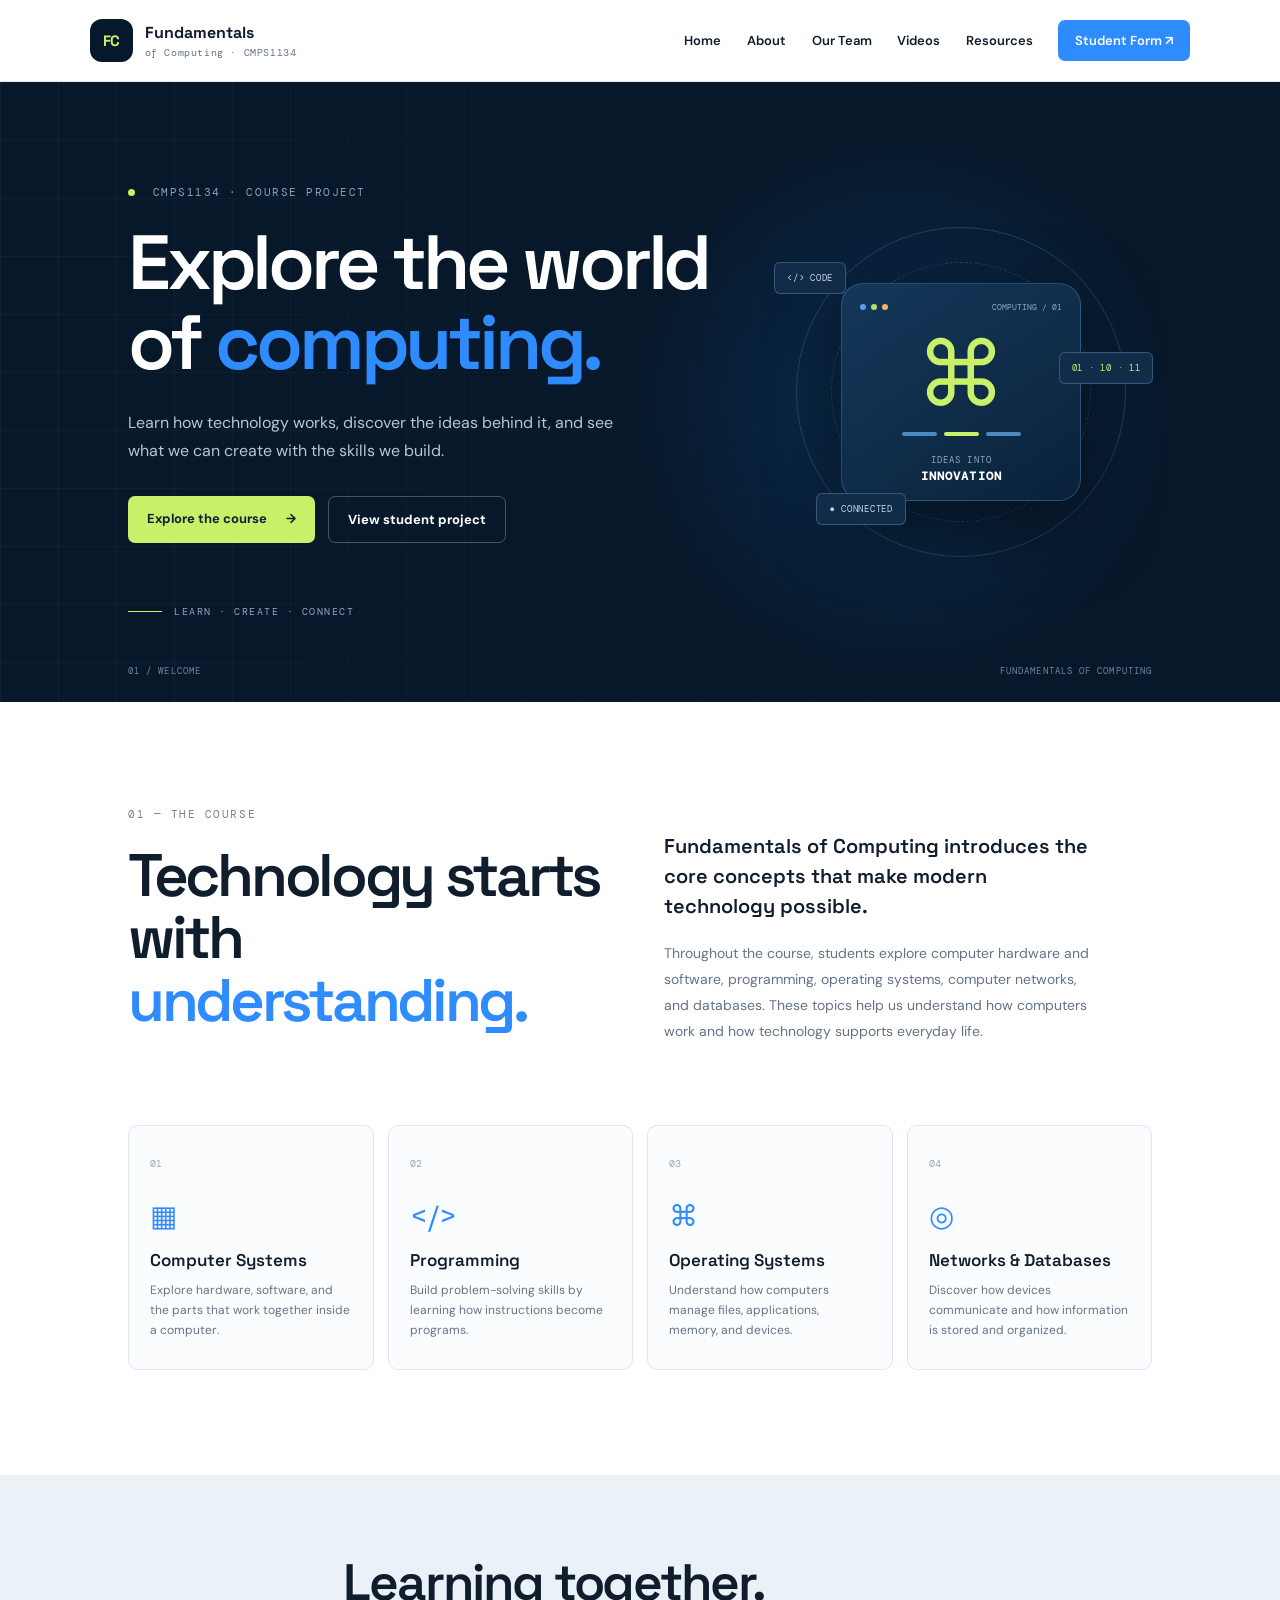
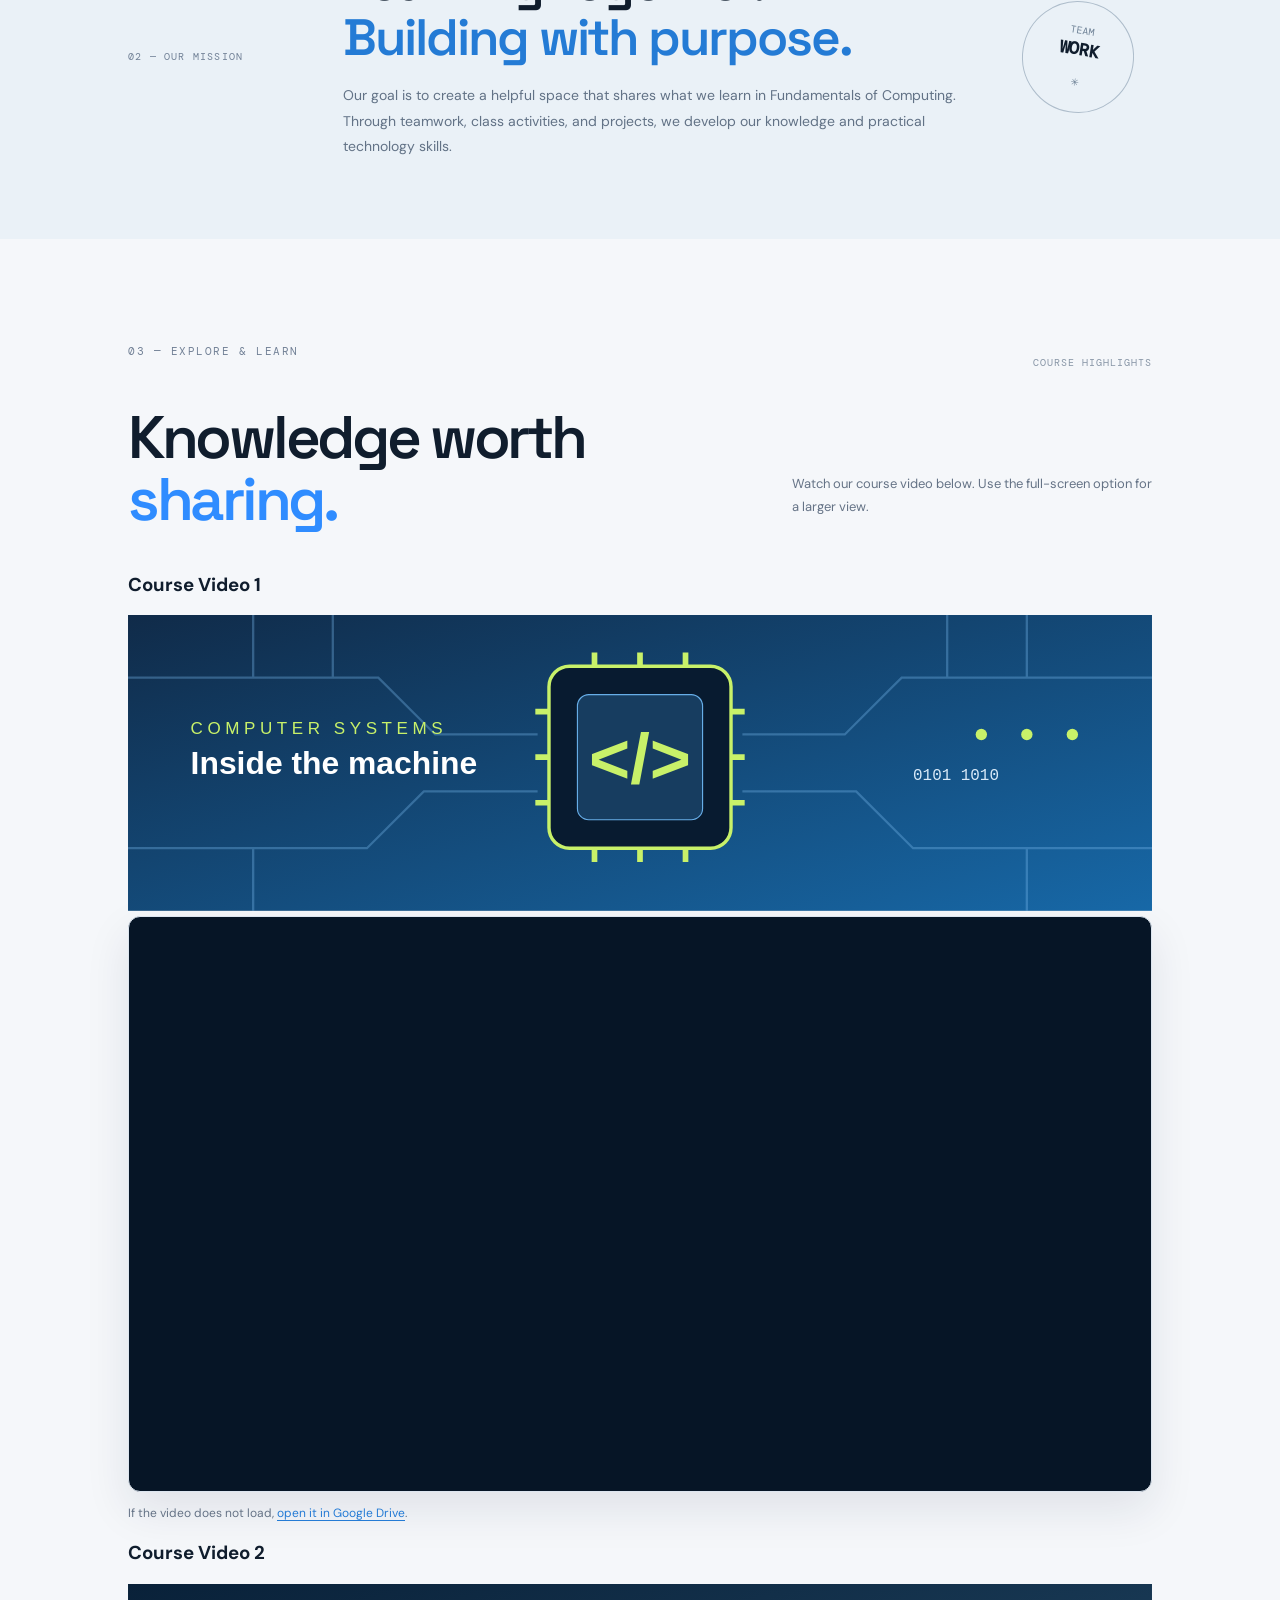
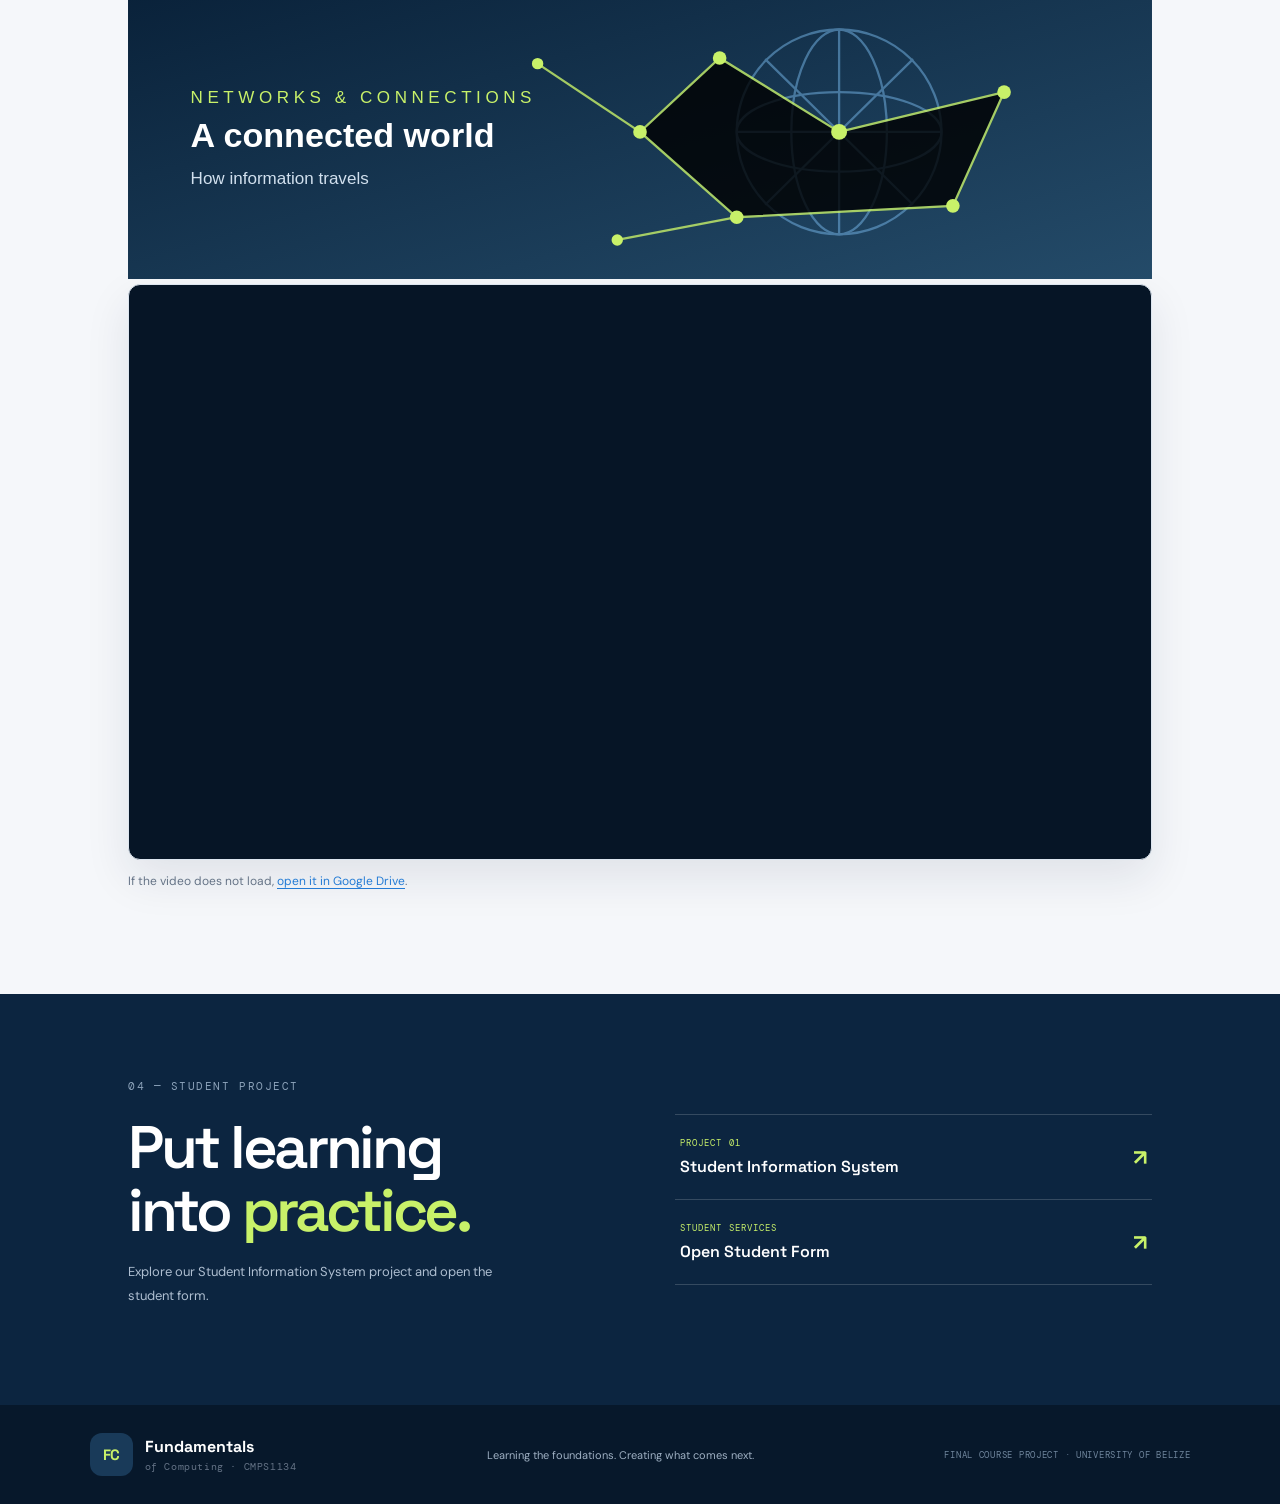
==== index.html @ 57585248 "Add distinct artwork above course videos" ====
<!DOCTYPE html>
<html lang="en">
<head>
  <meta charset="UTF-8">
  <meta name="viewport" content="width=device-width, initial-scale=1.0">
  <meta name="description" content="Explore the Fundamentals of Computing course, student projects, and learning resources.">
  <title>Fundamentals of Computing | CMPS1134</title>
  <link rel="stylesheet" href="style.css">
</head>
<body>
  <header class="site-header">
    <a class="brand" href="#home" aria-label="Fundamentals of Computing home">
      <span class="brand-mark">FC</span>
      <span><strong>Fundamentals</strong><small>of Computing · CMPS1134</small></span>
    </a>
    <nav class="main-nav" aria-label="Main navigation">
      <a href="#home">Home</a>
      <a href="#about">About</a>
      <a href="#team">Our Team</a>
      <a href="#videos">Videos</a>
      <a href="#resources">Resources</a>
      <a class="nav-cta" href="Student-Information-System/student-form.html">Student Form ↗</a>
    </nav>
  </header>

  <main>
    <section class="hero" id="home">
      <div class="hero-grid"></div>
      <div class="hero-copy">
        <p class="eyebrow"><span class="eyebrow-dot"></span> CMPS1134 · COURSE PROJECT</p>
        <h1>Explore the world<br>of <span>computing.</span></h1>
        <p class="hero-intro">Learn how technology works, discover the ideas behind it, and see what we can create with the skills we build.</p>
        <div class="hero-actions">
          <a class="button button-primary" href="#about">Explore the course <span>→</span></a>
          <a class="button button-quiet" href="Student-Information-System/">View student project</a>
        </div>
        <div class="hero-note"><span class="note-line"></span> LEARN · CREATE · CONNECT</div>
      </div>
      <div class="hero-art" aria-hidden="true">
        <div class="orbit orbit-one"></div><div class="orbit orbit-two"></div>
        <div class="chip-card">
          <div class="chip-top"><span></span><span></span><span></span><b>COMPUTING / 01</b></div>
          <div class="chip-symbol">⌘</div>
          <div class="chip-lines"><i></i><i></i><i></i></div>
          <div class="chip-caption">IDEAS INTO<br><strong>INNOVATION</strong></div>
        </div>
        <span class="float-tag tag-code">&lt;/&gt; CODE</span>
        <span class="float-tag tag-data">01 · 10 · 11</span>
        <span class="float-tag tag-network">● CONNECTED</span>
      </div>
      <div class="hero-bottom"><span>01 / WELCOME</span><span>FUNDAMENTALS OF COMPUTING</span></div>
    </section>

    <section class="section about-section" id="about">
      <div class="section-heading">
        <p class="eyebrow dark-eyebrow">01 — THE COURSE</p>
        <h2>Technology starts<br>with <span>understanding.</span></h2>
      </div>
      <div class="about-copy">
        <p class="lead">Fundamentals of Computing introduces the core concepts that make modern technology possible.</p>
        <p>Throughout the course, students explore computer hardware and software, programming, operating systems, computer networks, and databases. These topics help us understand how computers work and how technology supports everyday life.</p>
      </div>
      <div class="topic-grid">
        <article class="topic-card"><span class="topic-number">01</span><div class="topic-icon">▦</div><h3>Computer Systems</h3><p>Explore hardware, software, and the parts that work together inside a computer.</p></article>
        <article class="topic-card"><span class="topic-number">02</span><div class="topic-icon">&lt;/&gt;</div><h3>Programming</h3><p>Build problem-solving skills by learning how instructions become programs.</p></article>
        <article class="topic-card"><span class="topic-number">03</span><div class="topic-icon">⌘</div><h3>Operating Systems</h3><p>Understand how computers manage files, applications, memory, and devices.</p></article>
        <article class="topic-card"><span class="topic-number">04</span><div class="topic-icon">◎</div><h3>Networks & Databases</h3><p>Discover how devices communicate and how information is stored and organized.</p></article>
      </div>
    </section>

    <section class="mission-band" id="team">
      <div class="mission-label">02 — OUR MISSION</div>
      <div><h2>Learning together.<br><span>Building with purpose.</span></h2><p>Our goal is to create a helpful space that shares what we learn in Fundamentals of Computing. Through teamwork, class activities, and projects, we develop our knowledge and practical technology skills.</p></div>
      <div class="mission-stamp">TEAM<br><strong>WORK</strong><br>✳</div>
    </section>

    <section class="section showcase-section" id="videos">
      <div class="section-topline"><p class="eyebrow dark-eyebrow">03 — EXPLORE & LEARN</p><span class="section-index">COURSE HIGHLIGHTS</span></div>
      <div class="showcase-heading"><h2>Knowledge worth<br><span>sharing.</span></h2><p>Watch our course video below. Use the full-screen option for a larger view.</p></div>
      <div class="video-item">
        <h3>Course Video 1</h3>
        <div class="video-poster poster-computing" role="img" aria-label="Illustration of a computer chip and digital circuitry">
          <svg viewBox="0 0 900 260" xmlns="http://www.w3.org/2000/svg" aria-hidden="true">
            <defs><linearGradient id="chipbg" x1="0" y1="0" x2="1" y2="1"><stop stop-color="#102b49"/><stop offset="1" stop-color="#1768a7"/></linearGradient></defs>
            <rect width="900" height="260" fill="url(#chipbg)"/><g stroke="#79b9ed" stroke-width="2" opacity=".35" fill="none"><path d="M0 55H220L270 105H360M0 205H210L260 155H360M900 55H680L630 105H540M900 205H690L640 155H540"/><path d="M110 0V55M180 0V55M720 0V55M790 0V55M110 260V205M790 260V205"/></g>
            <g transform="translate(370 45)"><rect width="160" height="160" rx="18" fill="#081b30" stroke="#c8f169" stroke-width="3"/><rect x="25" y="25" width="110" height="110" rx="10" fill="#173d60" stroke="#67aee8"/><text x="80" y="103" text-anchor="middle" font-family="Arial,sans-serif" font-size="62" font-weight="bold" fill="#c8f169">&lt;/&gt;</text><g stroke="#c8f169" stroke-width="5"><path d="M40 -12V0M80 -12V0M120 -12V0M40 160V172M80 160V172M120 160V172M-12 40H0M-12 80H0M-12 120H0M160 40H172M160 80H172M160 120H172"/></g></g>
            <text x="55" y="105" fill="#c8f169" font-family="Arial,sans-serif" font-size="15" letter-spacing="4">COMPUTER SYSTEMS</text><text x="55" y="140" fill="white" font-family="Arial,sans-serif" font-size="28" font-weight="bold">Inside the machine</text><text x="690" y="145" fill="#d8e9f8" font-family="monospace" font-size="14">0101 1010</text><circle cx="750" cy="105" r="5" fill="#c8f169"/><circle cx="790" cy="105" r="5" fill="#c8f169"/><circle cx="830" cy="105" r="5" fill="#c8f169"/>
          </svg>
        </div>
        <div class="video-embed">
          <iframe src="https://drive.google.com/file/d/1U9Pbdho7JCRBT3BBbmvP_xa7FsGstyBu/preview" title="Fundamentals of Computing course video 1" allow="autoplay; fullscreen" allowfullscreen loading="lazy"></iframe>
        </div>
        <p class="video-fallback">If the video does not load, <a href="https://drive.google.com/file/d/1U9Pbdho7JCRBT3BBbmvP_xa7FsGstyBu/view" target="_blank" rel="noopener noreferrer">open it in Google Drive</a>.</p>
      </div>
      <div class="video-item">
        <h3>Course Video 2</h3>
        <div class="video-poster poster-network" role="img" aria-label="Illustration of a connected digital network around a globe">
          <svg viewBox="0 0 900 260" xmlns="http://www.w3.org/2000/svg" aria-hidden="true">
            <defs><linearGradient id="netbg" x1="0" y1="0" x2="1" y2="1"><stop stop-color="#092139"/><stop offset="1" stop-color="#244b69"/></linearGradient></defs>
            <rect width="900" height="260" fill="url(#netbg)"/><g fill="none" stroke="#77b7e9" stroke-width="2" opacity=".5"><circle cx="625" cy="130" r="90"/><ellipse cx="625" cy="130" rx="42" ry="90"/><ellipse cx="625" cy="130" rx="90" ry="35"/><path d="M535 130H715M625 40V220M560 66L690 194M690 66L560 194"/></g><g stroke="#c8f169" stroke-width="2" opacity=".8"><path d="M625 130L520 65L450 130L535 205L725 195L770 95L625 130M450 130L360 70M535 205L430 225"/></g><g fill="#c8f169"><circle cx="625" cy="130" r="7"/><circle cx="520" cy="65" r="6"/><circle cx="450" cy="130" r="6"/><circle cx="535" cy="205" r="6"/><circle cx="725" cy="195" r="6"/><circle cx="770" cy="95" r="6"/><circle cx="360" cy="70" r="5"/><circle cx="430" cy="225" r="5"/></g>
            <text x="55" y="105" fill="#c8f169" font-family="Arial,sans-serif" font-size="15" letter-spacing="4">NETWORKS &amp; CONNECTIONS</text><text x="55" y="143" fill="white" font-family="Arial,sans-serif" font-size="30" font-weight="bold">A connected world</text><text x="55" y="176" fill="#d1e0ee" font-family="Arial,sans-serif" font-size="15">How information travels</text>
          </svg>
        </div>
        <div class="video-embed">
          <iframe src="https://drive.google.com/file/d/1zPOfnBnPEnZHQ7vcFgZK6w0Egym4Y1it/preview" title="Fundamentals of Computing course video 2" allow="autoplay; fullscreen" allowfullscreen loading="lazy"></iframe>
        </div>
        <p class="video-fallback">If the video does not load, <a href="https://drive.google.com/file/d/1zPOfnBnPEnZHQ7vcFgZK6w0Egym4Y1it/view" target="_blank" rel="noopener noreferrer">open it in Google Drive</a>.</p>
      </div>
    </section>

    <section class="resources-section" id="resources">
      <div class="resources-inner">
        <div><p class="eyebrow">04 — STUDENT PROJECT</p><h2>Put learning<br>into <span>practice.</span></h2><p>Explore our Student Information System project and open the student form.</p></div>
        <div class="resource-actions">
          <a class="resource-link" href="Student-Information-System/"><span><small>PROJECT 01</small><strong>Student Information System</strong></span><b>↗</b></a>
          <a class="resource-link" href="Student-Information-System/student-form.html"><span><small>STUDENT SERVICES</small><strong>Open Student Form</strong></span><b>↗</b></a>
        </div>
      </div>
    </section>
  </main>

  <footer class="site-footer">
    <a class="brand footer-brand" href="#home"><span class="brand-mark">FC</span><span><strong>Fundamentals</strong><small>of Computing · CMPS1134</small></span></a>
    <p>Learning the foundations. Creating what comes next.</p>
    <span class="footer-credit">FINAL COURSE PROJECT · UNIVERSITY OF BELIZE</span>
  </footer>
</body>
</html>
---- style.css ----
@import url('https://fonts.googleapis.com/css2?family=DM+Mono:wght@400;500&family=DM+Sans:wght@400;500;600;700&family=Space+Grotesk:wght@400;500;600;700&display=swap');
:root{--ink:#101d2d;--muted:#657386;--paper:#f5f7fa;--blue:#2f8cff;--navy:#07182b;--line:#dfe6ee;--lime:#c8f169}
*{box-sizing:border-box}html{scroll-behavior:smooth;scroll-padding-top:90px}body{margin:0;background:var(--paper);color:var(--ink);font-family:'DM Sans',Arial,sans-serif}a{color:inherit;text-decoration:none}.site-header{height:auto;min-height:82px;padding:17px 7%;display:flex;align-items:center;justify-content:space-between;gap:24px;background:#fff;border-bottom:1px solid var(--line);position:sticky;top:0;z-index:10}.brand{display:flex;align-items:center;gap:12px;white-space:nowrap}.brand-mark{width:43px;height:43px;display:grid;place-items:center;background:var(--navy);color:var(--lime);font:700 15px 'Space Grotesk';border-radius:12px;letter-spacing:-1px}.brand strong,.brand small{display:block}.brand strong{font:700 16px 'Space Grotesk'}.brand small{margin-top:3px;color:var(--muted);font:10px 'DM Mono';letter-spacing:.06em}.main-nav{display:flex;align-items:center;gap:clamp(12px,2vw,28px);font-size:13px;font-weight:600}.main-nav a{transition:color .2s}.main-nav a:hover{color:var(--blue)}.main-nav .nav-cta{background:var(--blue);color:#fff;padding:12px 17px;border-radius:7px}.main-nav .nav-cta:hover{background:#176bd0;color:#fff}.hero{min-height:620px;background:var(--navy);color:#fff;position:relative;overflow:hidden;padding:95px 10% 76px;display:flex;align-items:center}.hero-grid{position:absolute;inset:0;background-image:linear-gradient(#ffffff09 1px,transparent 1px),linear-gradient(90deg,#ffffff09 1px,transparent 1px);background-size:58px 58px;mask-image:linear-gradient(90deg,#000,transparent 85%)}.hero:after{content:'';position:absolute;width:550px;height:550px;border-radius:50%;right:8%;top:8%;background:radial-gradient(circle,#1263a84d,transparent 68%)}.hero-copy{position:relative;z-index:2;max-width:650px}.eyebrow{font:11px 'DM Mono';letter-spacing:.14em;color:#8da3ba;margin:0 0 24px}.eyebrow-dot{display:inline-block;width:7px;height:7px;border-radius:50%;background:var(--lime);margin-right:9px}.hero h1,.section-heading h2,.showcase-heading h2,.resources-inner h2{font:600 clamp(48px,6vw,78px)/1.04 'Space Grotesk';letter-spacing:-.055em;margin:0}.hero h1 span,.section-heading h2 span,.showcase-heading h2 span,.resources-inner h2 span{color:var(--blue)}.hero-intro{max-width:510px;color:#b7c5d5;line-height:1.8;font-size:16px;margin:26px 0 30px}.hero-actions{display:flex;gap:13px;flex-wrap:wrap}.button{padding:14px 19px;border-radius:7px;font-size:13px;font-weight:700}.button-primary{background:var(--lime);color:#122033}.button-primary span{margin-left:16px}.button-quiet{border:1px solid #ffffff42;color:#fff}.hero-note{display:flex;align-items:center;gap:12px;margin-top:62px;color:#91a6bd;font:10px 'DM Mono';letter-spacing:.15em}.note-line{width:34px;height:1px;background:var(--lime)}.hero-art{position:absolute;z-index:1;right:12%;top:50%;transform:translateY(-50%);width:330px;height:330px}.orbit{position:absolute;border:1px solid #6c9bc444;border-radius:50%;inset:0}.orbit-two{inset:35px;border-style:dashed;transform:rotate(24deg)}.chip-card{position:absolute;inset:56px 45px;background:linear-gradient(145deg,#14385a,#0a223a);border:1px solid #74a4d44a;border-radius:22px;box-shadow:0 25px 70px #0008;padding:18px}.chip-top{display:flex;gap:5px;align-items:center;color:#91a6bd;font:8px 'DM Mono'}.chip-top span{width:6px;height:6px;border-radius:50%;background:#5c9ee7}.chip-top span:nth-child(2){background:#b8df6b}.chip-top span:nth-child(3){background:#f1b66a}.chip-top b{margin-left:auto;font-weight:400}.chip-symbol{font:90px 'Space Grotesk';color:var(--lime);text-align:center;margin-top:5px}.chip-lines{display:flex;gap:7px;justify-content:center}.chip-lines i{height:4px;width:35px;background:#4b8bc3;border-radius:5px}.chip-lines i:nth-child(2){background:var(--lime)}.chip-caption{text-align:center;color:#91a6bd;font:9px/1.6 'DM Mono';letter-spacing:.12em;margin-top:17px}.chip-caption strong{color:white;font-size:12px}.float-tag{position:absolute;background:#112c48;border:1px solid #6c9bc466;color:#c6d5e5;padding:9px 12px;border-radius:6px;font:9px 'DM Mono';letter-spacing:.08em}.tag-code{top:35px;left:-22px}.tag-data{right:-27px;top:125px;color:var(--lime)}.tag-network{bottom:32px;left:20px}.hero-bottom{position:absolute;bottom:25px;left:10%;right:10%;display:flex;justify-content:space-between;color:#6f859d;font:9px 'DM Mono';letter-spacing:.12em}.section{padding:105px 10%}.about-section{background:#fff}.section-heading{display:inline-block;vertical-align:top;width:48%}.dark-eyebrow{color:#728196}.section-heading h2,.showcase-heading h2,.resources-inner h2{font-size:clamp(40px,4.7vw,60px)}.about-copy{display:inline-block;vertical-align:top;width:46%;padding:24px 0 0 4%;color:var(--muted);line-height:1.85;font-size:14px}.about-copy .lead{font:600 20px/1.5 'Space Grotesk';color:var(--ink);margin-top:0}.topic-grid{display:grid;grid-template-columns:repeat(4,1fr);gap:14px;margin-top:66px}.topic-card{position:relative;padding:25px 21px 28px;border:1px solid var(--line);border-radius:10px;background:#fbfcfe;min-height:210px}.topic-number{font:10px 'DM Mono';color:#9aa7b6}.topic-icon{font:29px 'Space Grotesk';color:var(--blue);margin:25px 0 15px}.topic-card h3{font:600 17px 'Space Grotesk';margin:0 0 9px}.topic-card p{font-size:12px;line-height:1.7;color:var(--muted);margin:0}.mission-band{background:#eaf1f7;padding:80px 10%;display:grid;grid-template-columns:180px 1fr 130px;gap:35px;align-items:center}.mission-label{font:10px 'DM Mono';letter-spacing:.12em;color:#718196}.mission-band h2{font:600 clamp(35px,4vw,52px)/1.08 'Space Grotesk';letter-spacing:-.04em;margin:0 0 18px}.mission-band h2 span{color:#247bd5}.mission-band p{max-width:620px;color:#627286;font-size:14px;line-height:1.8;margin:0}.mission-stamp{width:112px;height:112px;border:1px solid #aebdcb;border-radius:50%;display:grid;place-content:center;text-align:center;color:#6d8095;font:10px/1.4 'DM Mono';transform:rotate(9deg)}.mission-stamp strong{font-size:17px;color:var(--ink)}.showcase-section{background:var(--paper)}.section-topline{display:flex;justify-content:space-between;align-items:center}.section-index{font:10px 'DM Mono';color:#8795a6;letter-spacing:.1em}.showcase-heading{display:flex;align-items:end;justify-content:space-between;gap:30px;margin:25px 0 40px}.showcase-heading p{max-width:360px;color:var(--muted);font-size:13px;line-height:1.8}.video-placeholder{min-height:205px;background:var(--navy);border-radius:12px;padding:35px 5%;display:flex;align-items:center;gap:25px;color:#fff;position:relative;overflow:hidden}.video-placeholder:after{content:'PLAY';position:absolute;right:8%;font:700 100px 'Space Grotesk';color:#ffffff08;letter-spacing:.08em}.play-symbol{width:58px;height:58px;display:grid;place-items:center;border-radius:50%;background:var(--lime);color:var(--navy);padding-left:4px}.placeholder-kicker{font:9px 'DM Mono';color:var(--lime);letter-spacing:.15em}.video-placeholder h3{font:600 24px 'Space Grotesk';margin:8px 0}.video-placeholder p{font-size:12px;color:#a8b8ca;margin:0}.coming-soon{margin-left:auto;align-self:flex-start;color:#8da3ba;border:1px solid #ffffff2b;padding:8px 10px;border-radius:4px;font:9px 'DM Mono';letter-spacing:.1em;z-index:1}.resources-section{background:#0c2540;color:#fff;padding:85px 10%}.resources-inner{display:grid;grid-template-columns:1fr 1fr;gap:70px;align-items:center}.resources-inner h2{margin-bottom:18px}.resources-inner h2 span{color:var(--lime)}.resources-inner p:not(.eyebrow){color:#aebed0;line-height:1.8;font-size:13px;max-width:390px}.resource-actions{border-top:1px solid #ffffff2b}.resource-link{display:flex;justify-content:space-between;align-items:center;padding:22px 5px;border-bottom:1px solid #ffffff2b}.resource-link small,.resource-link strong{display:block}.resource-link small{font:9px 'DM Mono';letter-spacing:.12em;color:var(--lime);margin-bottom:7px}.resource-link strong{font:600 16px 'Space Grotesk'}.resource-link b{font-size:22px;color:var(--lime)}.site-footer{background:#07182b;color:#fff;padding:28px 7%;display:flex;align-items:center;justify-content:space-between;gap:20px;flex-wrap:wrap}.footer-brand .brand-mark{background:#193a59}.site-footer>p{font-size:11px;color:#9fb0c3}.footer-credit{font:9px 'DM Mono';color:#70869d;letter-spacing:.08em}
@media(max-width:900px){.site-header{padding:15px 5%;align-items:flex-start;flex-direction:column}.main-nav{width:100%;flex-wrap:wrap;gap:15px}.hero{padding:80px 7%;min-height:570px}.hero-art{right:4%;opacity:.38}.hero-copy{max-width:620px}.section{padding:80px 7%}.topic-grid{grid-template-columns:repeat(2,1fr)}.mission-band{padding:65px 7%;grid-template-columns:1fr 100px}.mission-label{grid-column:1/-1}.mission-stamp{grid-column:2;grid-row:2}.resources-section{padding:70px 7%}}
@media(max-width:600px){.main-nav{gap:11px;font-size:12px}.main-nav .nav-cta{padding:9px 12px}.hero{min-height:590px;padding:75px 7%}.hero h1{font-size:49px}.hero-art{right:-100px;top:58%;transform:translateY(-50%) scale(.8);opacity:.25}.hero-bottom{left:7%;right:7%;font-size:8px}.section{padding:70px 7%}.section-heading,.about-copy{display:block;width:100%;padding:0}.about-copy{margin-top:24px}.topic-grid{grid-template-columns:1fr 1fr;gap:10px;margin-top:38px}.topic-card{padding:18px 14px;min-height:220px}.mission-band{display:block;padding:60px 7%}.mission-label{margin-bottom:25px}.mission-stamp{display:none}.showcase-heading{display:block}.showcase-heading p{margin-top:18px}.video-placeholder{padding:25px 20px;gap:15px;align-items:flex-start}.play-symbol{width:44px;height:44px;flex:0 0 44px}.video-placeholder h3{font-size:19px}.coming-soon{display:none}.resources-inner{grid-template-columns:1fr;gap:30px}.site-footer{padding:25px 7%}.footer-credit{width:100%}}

/* Embedded course video */
.video-embed{width:100%;aspect-ratio:16/9;background:#061526;border:1px solid #dce5ef;border-radius:12px;overflow:hidden;box-shadow:0 18px 45px #10243b18}.video-embed iframe{display:block;width:100%;height:100%;border:0}.video-fallback{margin:13px 0 0;color:#657386;font-size:12px}.video-fallback a{color:#247bd5;text-decoration:underline;text-underline-offset:3px}
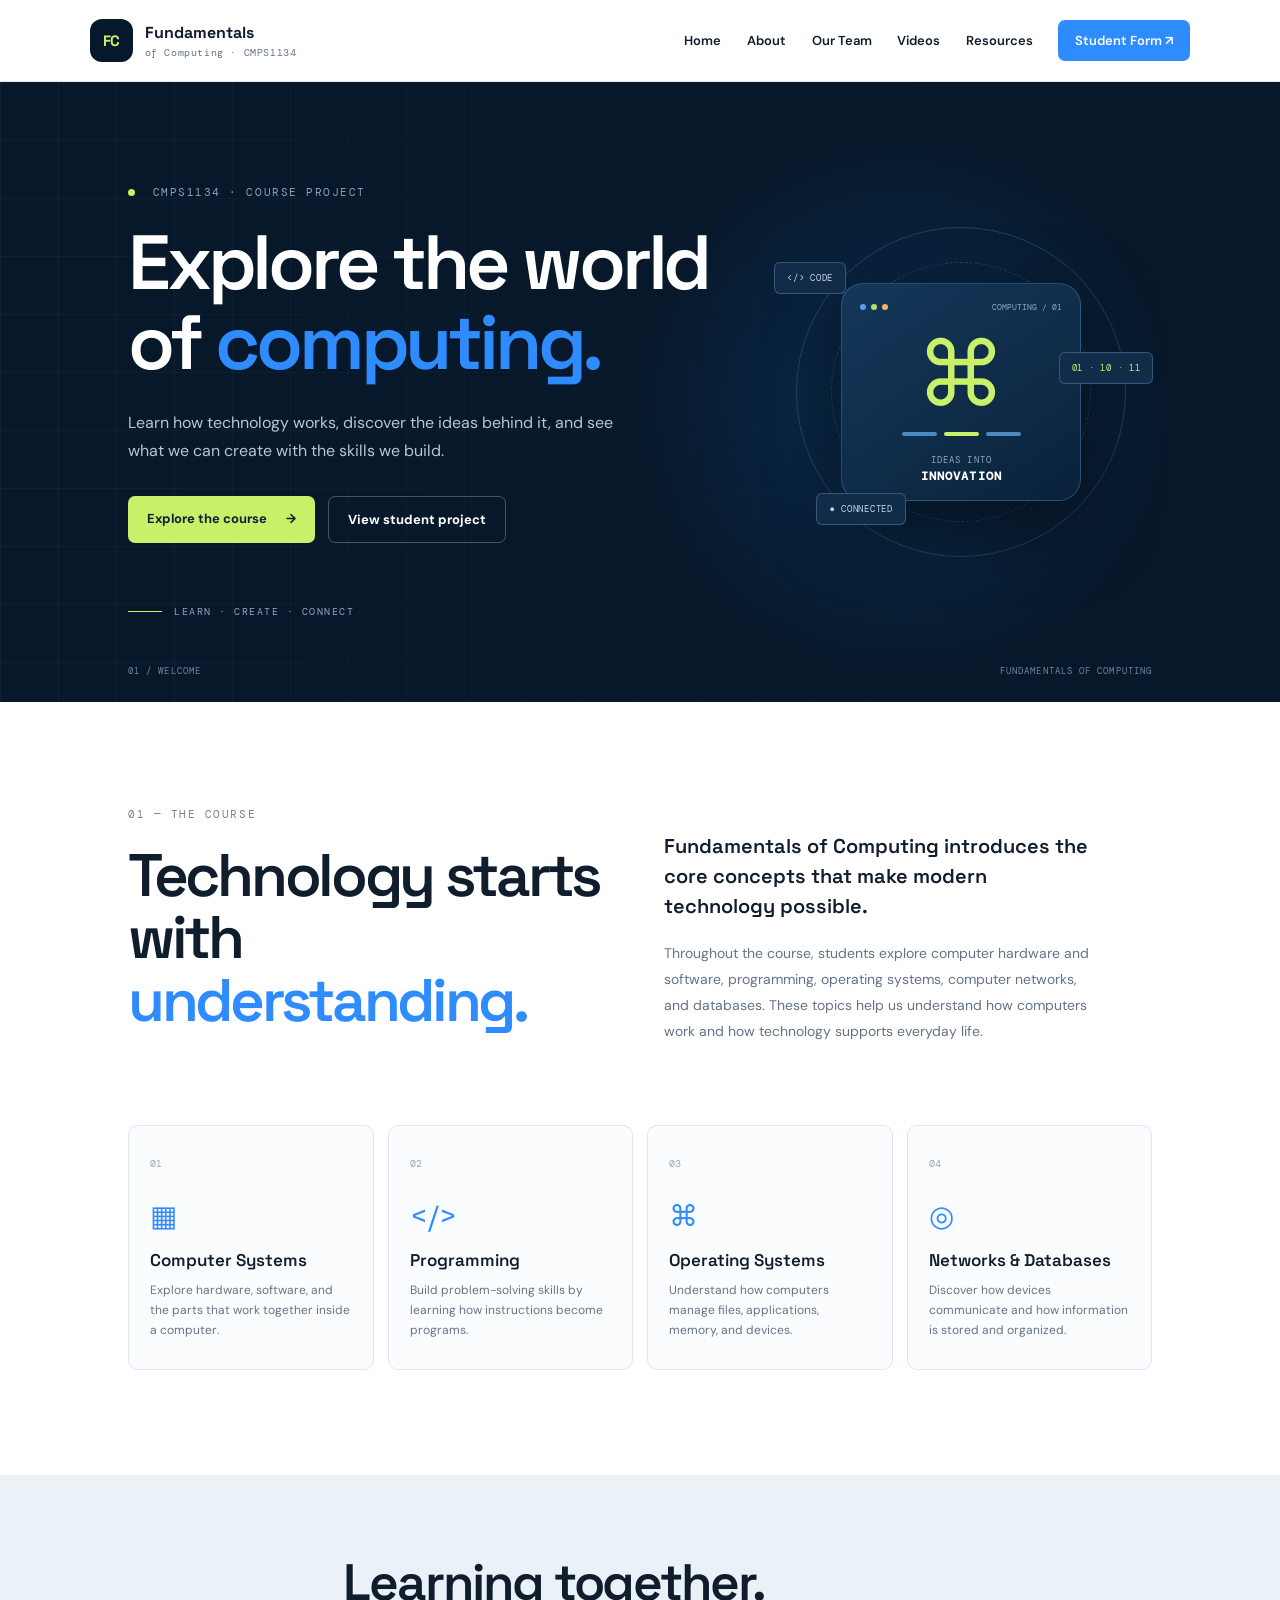
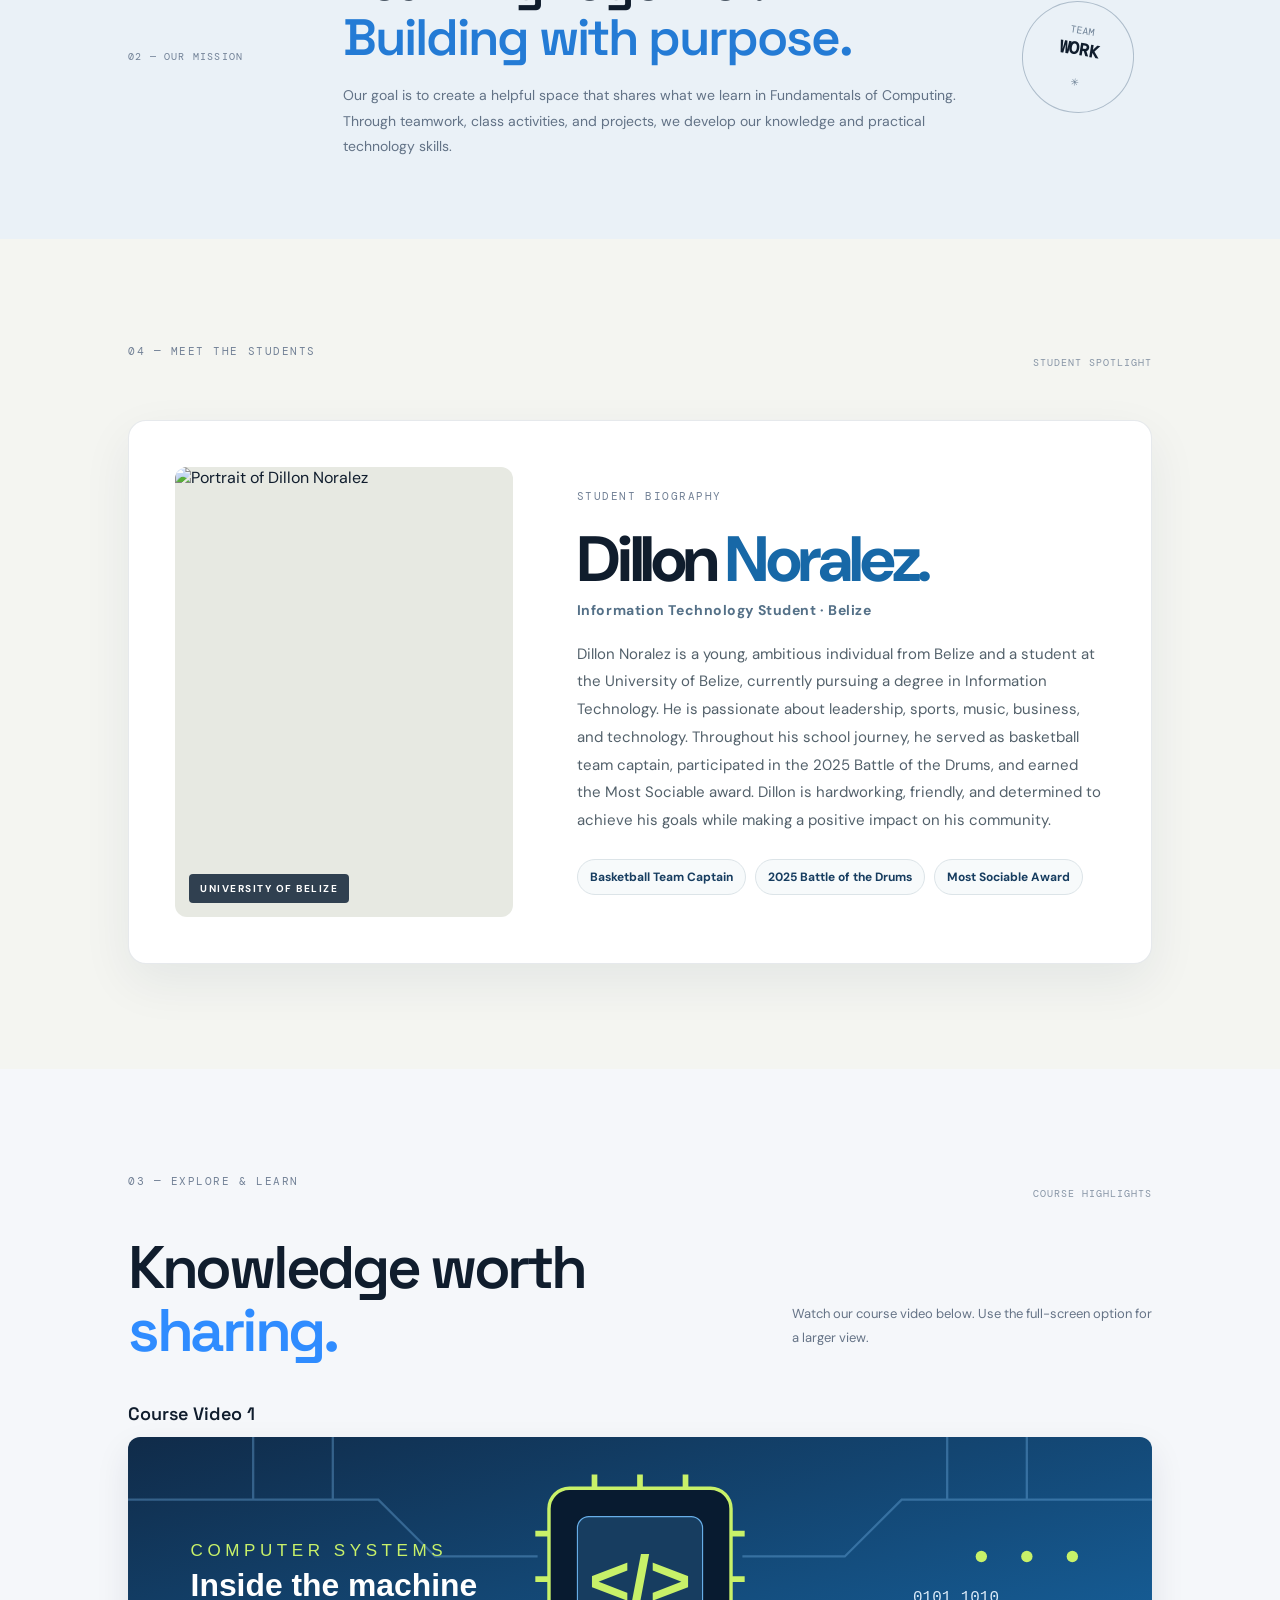
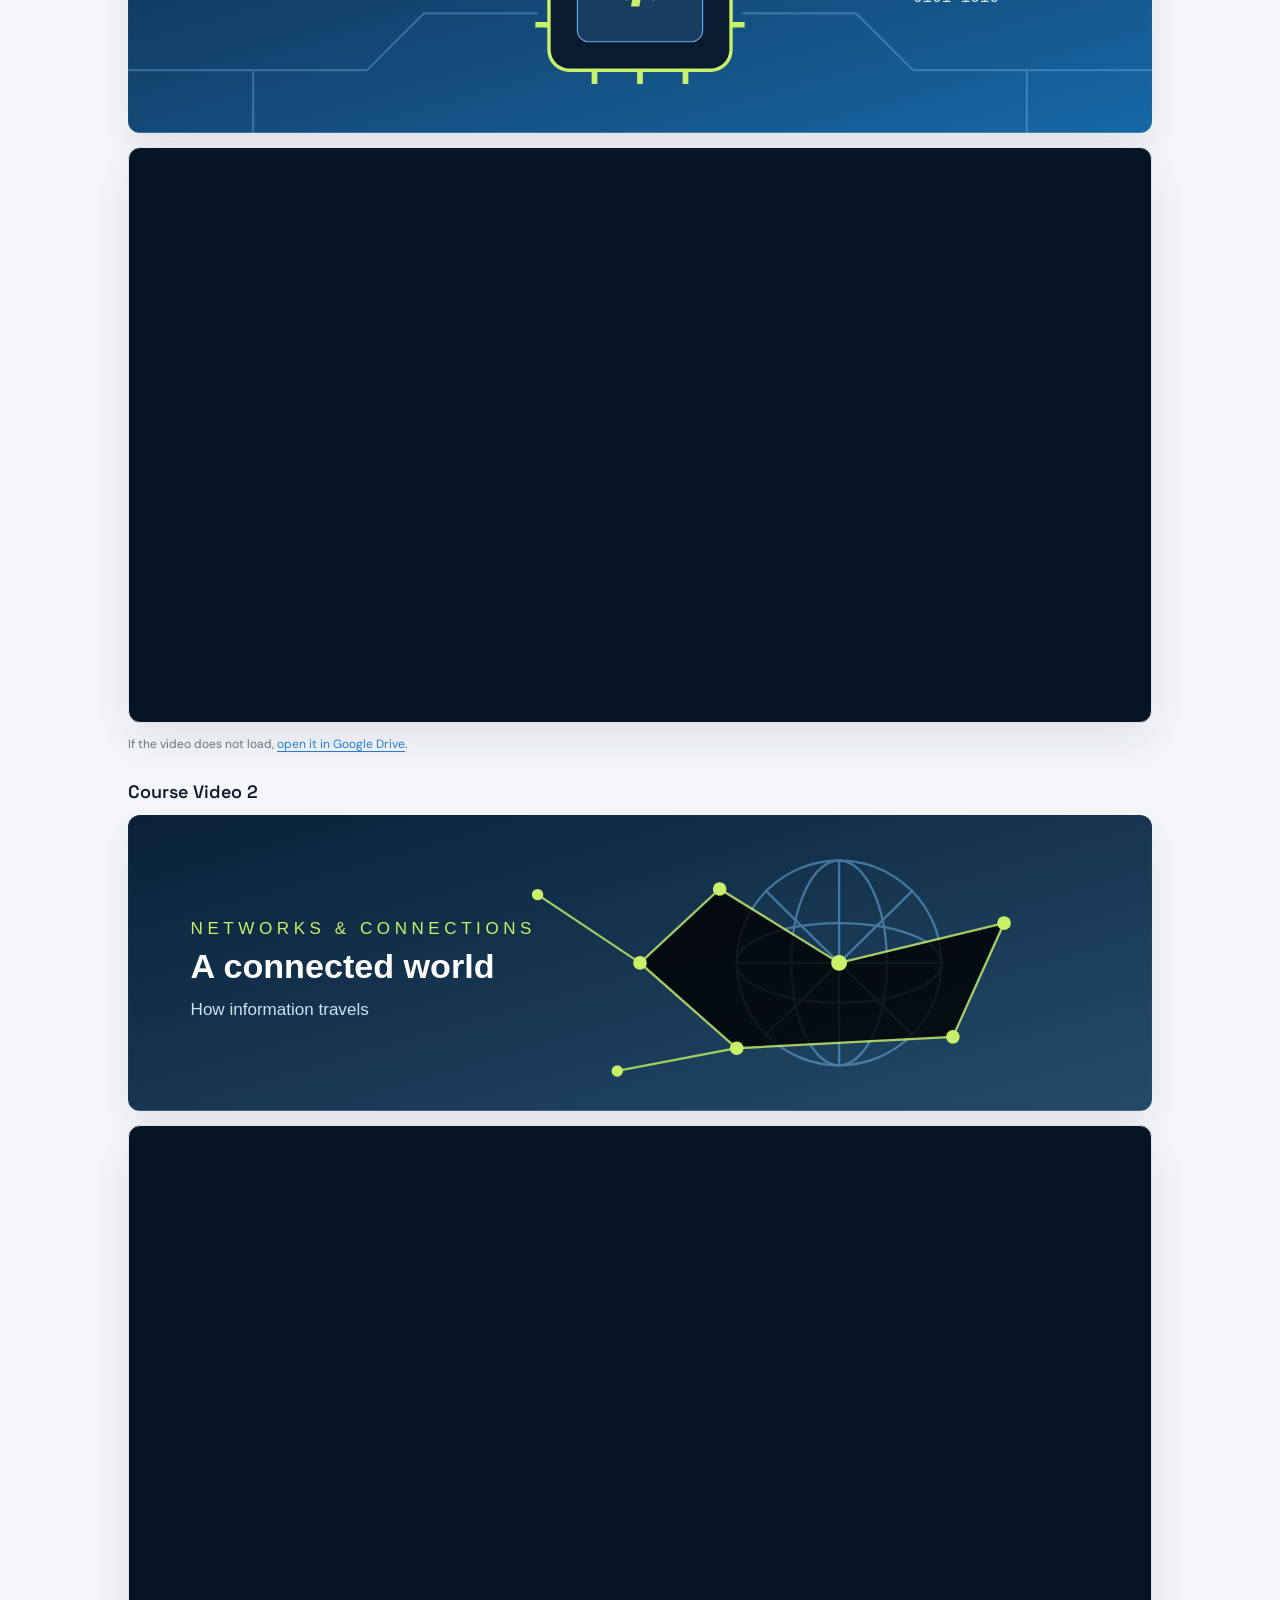
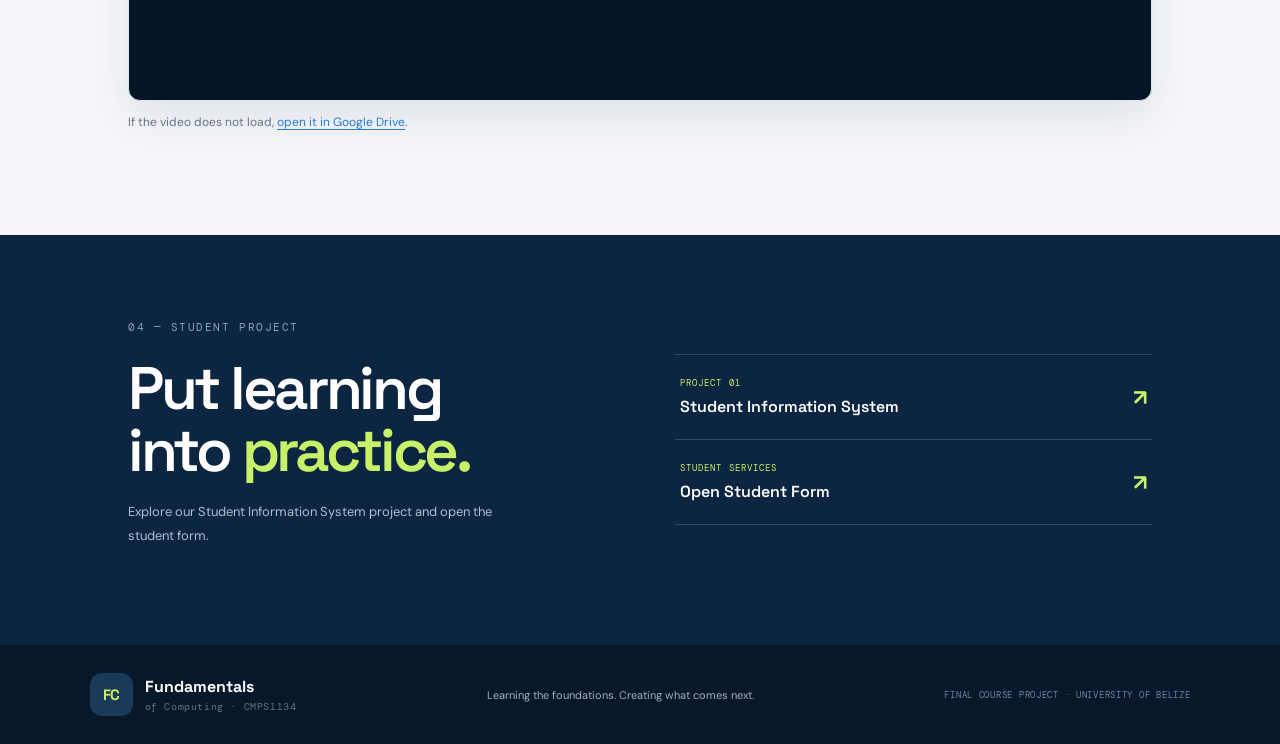
==== commit 5f480b8c: "Add Dillon Noralez student biography and portrait" ====
--- a/index.html
+++ b/index.html
@@ -6,6 +6,22 @@
   <meta name="description" content="Explore the Fundamentals of Computing course, student projects, and learning resources.">
   <title>Fundamentals of Computing | CMPS1134</title>
   <link rel="stylesheet" href="style.css">
+
+  <style>
+    .dillon-profile { background: #f4f5f1; }
+    .dillon-profile-card { display:grid; grid-template-columns:minmax(220px, .78fr) 1.22fr; gap:clamp(28px,5vw,68px); align-items:center; margin-top:38px; padding:clamp(22px,4vw,46px); background:#fff; border:1px solid rgba(16,43,73,.10); border-radius:18px; box-shadow:0 18px 50px rgba(16,43,73,.07); }
+    .dillon-photo-wrap { position:relative; overflow:hidden; border-radius:12px; background:#e7e9e2; }
+    .dillon-photo { display:block; width:100%; aspect-ratio:3/4; object-fit:cover; object-position:center 32%; }
+    .dillon-photo-caption { position:absolute; left:14px; bottom:14px; padding:8px 11px; color:#fff; background:rgba(8,27,48,.82); border-radius:4px; font-size:10px; font-weight:700; letter-spacing:1.5px; }
+    .dillon-copy h2 { margin:10px 0 8px; font-size:clamp(2.2rem,5vw,4.2rem); line-height:1.02; letter-spacing:-.055em; }
+    .dillon-copy h2 span { color:#1768a7; }
+    .dillon-role { margin:0 0 22px; color:#547087; font-size:14px; font-weight:700; letter-spacing:.04em; }
+    .dillon-copy > p:not(.eyebrow):not(.dillon-role) { max-width:650px; color:#53616b; line-height:1.85; font-size:15px; }
+    .dillon-highlights { display:flex; flex-wrap:wrap; gap:9px; margin-top:24px; }
+    .dillon-highlights span { padding:9px 12px; border:1px solid #dce4e8; border-radius:999px; color:#173d60; background:#f7fafb; font-size:12px; font-weight:700; }
+    @media (max-width:700px) { .dillon-profile-card { grid-template-columns:1fr; } .dillon-photo-wrap { max-width:340px; margin:0 auto; } .dillon-copy h2 { font-size:2.7rem; } }
+  </style>
+
 </head>
 <body>
   <header class="site-header">
@@ -74,6 +90,31 @@
       <div class="mission-stamp">TEAM<br><strong>WORK</strong><br>✳</div>
     </section>
 
+
+  <section class="section dillon-profile" id="dillon-noralez" aria-labelledby="dillon-heading">
+    <div class="section-topline">
+      <p class="eyebrow dark-eyebrow">04 — MEET THE STUDENTS</p>
+      <span class="section-index">STUDENT SPOTLIGHT</span>
+    </div>
+    <div class="dillon-profile-card">
+      <div class="dillon-photo-wrap">
+        <img class="dillon-photo" src="[data-uri]" alt="Portrait of Dillon Noralez">
+        <span class="dillon-photo-caption">UNIVERSITY OF BELIZE</span>
+      </div>
+      <div class="dillon-copy">
+        <p class="eyebrow dark-eyebrow">STUDENT BIOGRAPHY</p>
+        <h2 id="dillon-heading">Dillon <span>Noralez.</span></h2>
+        <p class="dillon-role">Information Technology Student · Belize</p>
+        <p>Dillon Noralez is a young, ambitious individual from Belize and a student at the University of Belize, currently pursuing a degree in Information Technology. He is passionate about leadership, sports, music, business, and technology. Throughout his school journey, he served as basketball team captain, participated in the 2025 Battle of the Drums, and earned the Most Sociable award. Dillon is hardworking, friendly, and determined to achieve his goals while making a positive impact on his community.</p>
+        <div class="dillon-highlights" aria-label="Dillon's highlights">
+          <span>Basketball Team Captain</span>
+          <span>2025 Battle of the Drums</span>
+          <span>Most Sociable Award</span>
+        </div>
+      </div>
+    </div>
+  </section>
+
     <section class="section showcase-section" id="videos">
       <div class="section-topline"><p class="eyebrow dark-eyebrow">03 — EXPLORE & LEARN</p><span class="section-index">COURSE HIGHLIGHTS</span></div>
       <div class="showcase-heading"><h2>Knowledge worth<br><span>sharing.</span></h2><p>Watch our course video below. Use the full-screen option for a larger view.</p></div>
--- a/style.css
+++ b/style.css
@@ -6,3 +6,9 @@
 
 /* Embedded course video */
 .video-embed{width:100%;aspect-ratio:16/9;background:#061526;border:1px solid #dce5ef;border-radius:12px;overflow:hidden;box-shadow:0 18px 45px #10243b18}.video-embed iframe{display:block;width:100%;height:100%;border:0}.video-fallback{margin:13px 0 0;color:#657386;font-size:12px}.video-fallback a{color:#247bd5;text-decoration:underline;text-underline-offset:3px}
+
+/* Distinct artwork placed above each course video */
+.video-item{margin-top:28px}
+.video-item h3{font:600 18px 'Space Grotesk';margin:0 0 12px;color:var(--ink)}
+.video-poster{width:100%;aspect-ratio:900/260;border-radius:12px;overflow:hidden;margin-bottom:14px;box-shadow:0 14px 34px #10243b18}
+.video-poster svg{display:block;width:100%;height:100%}
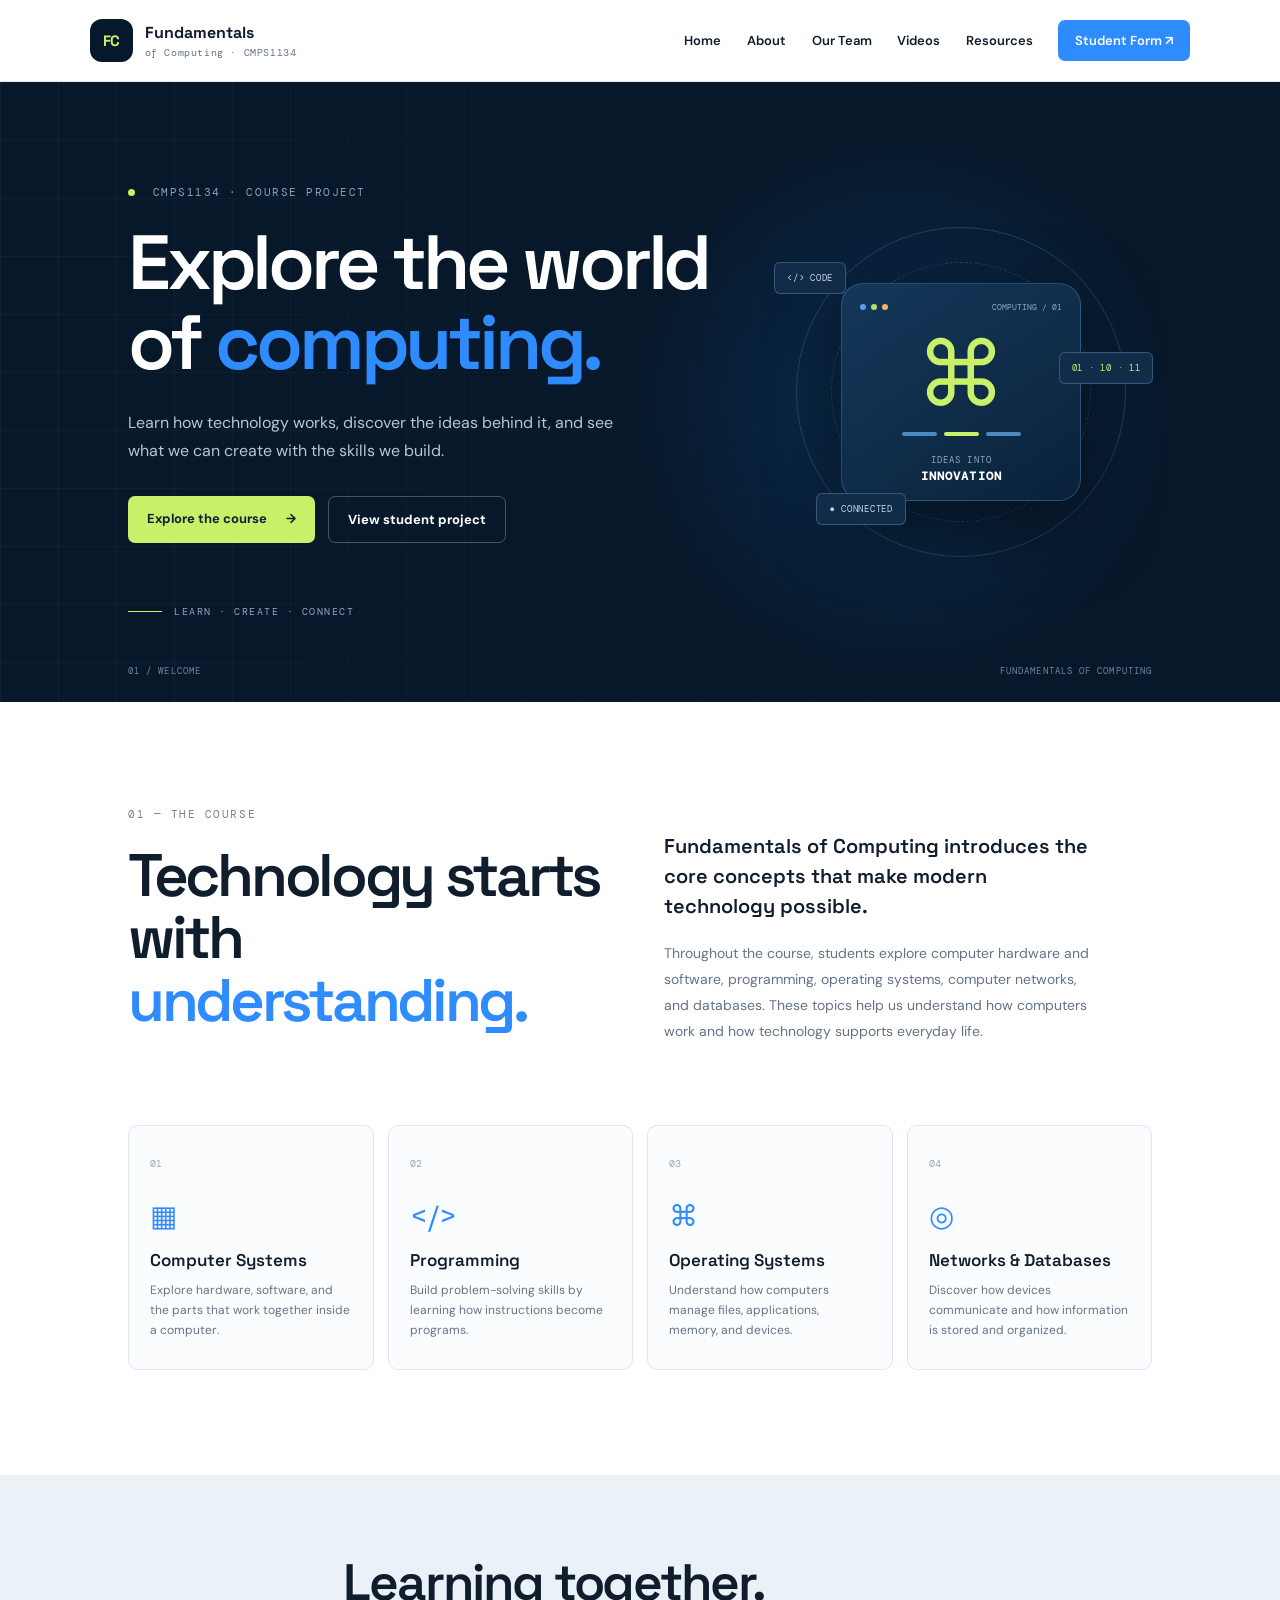
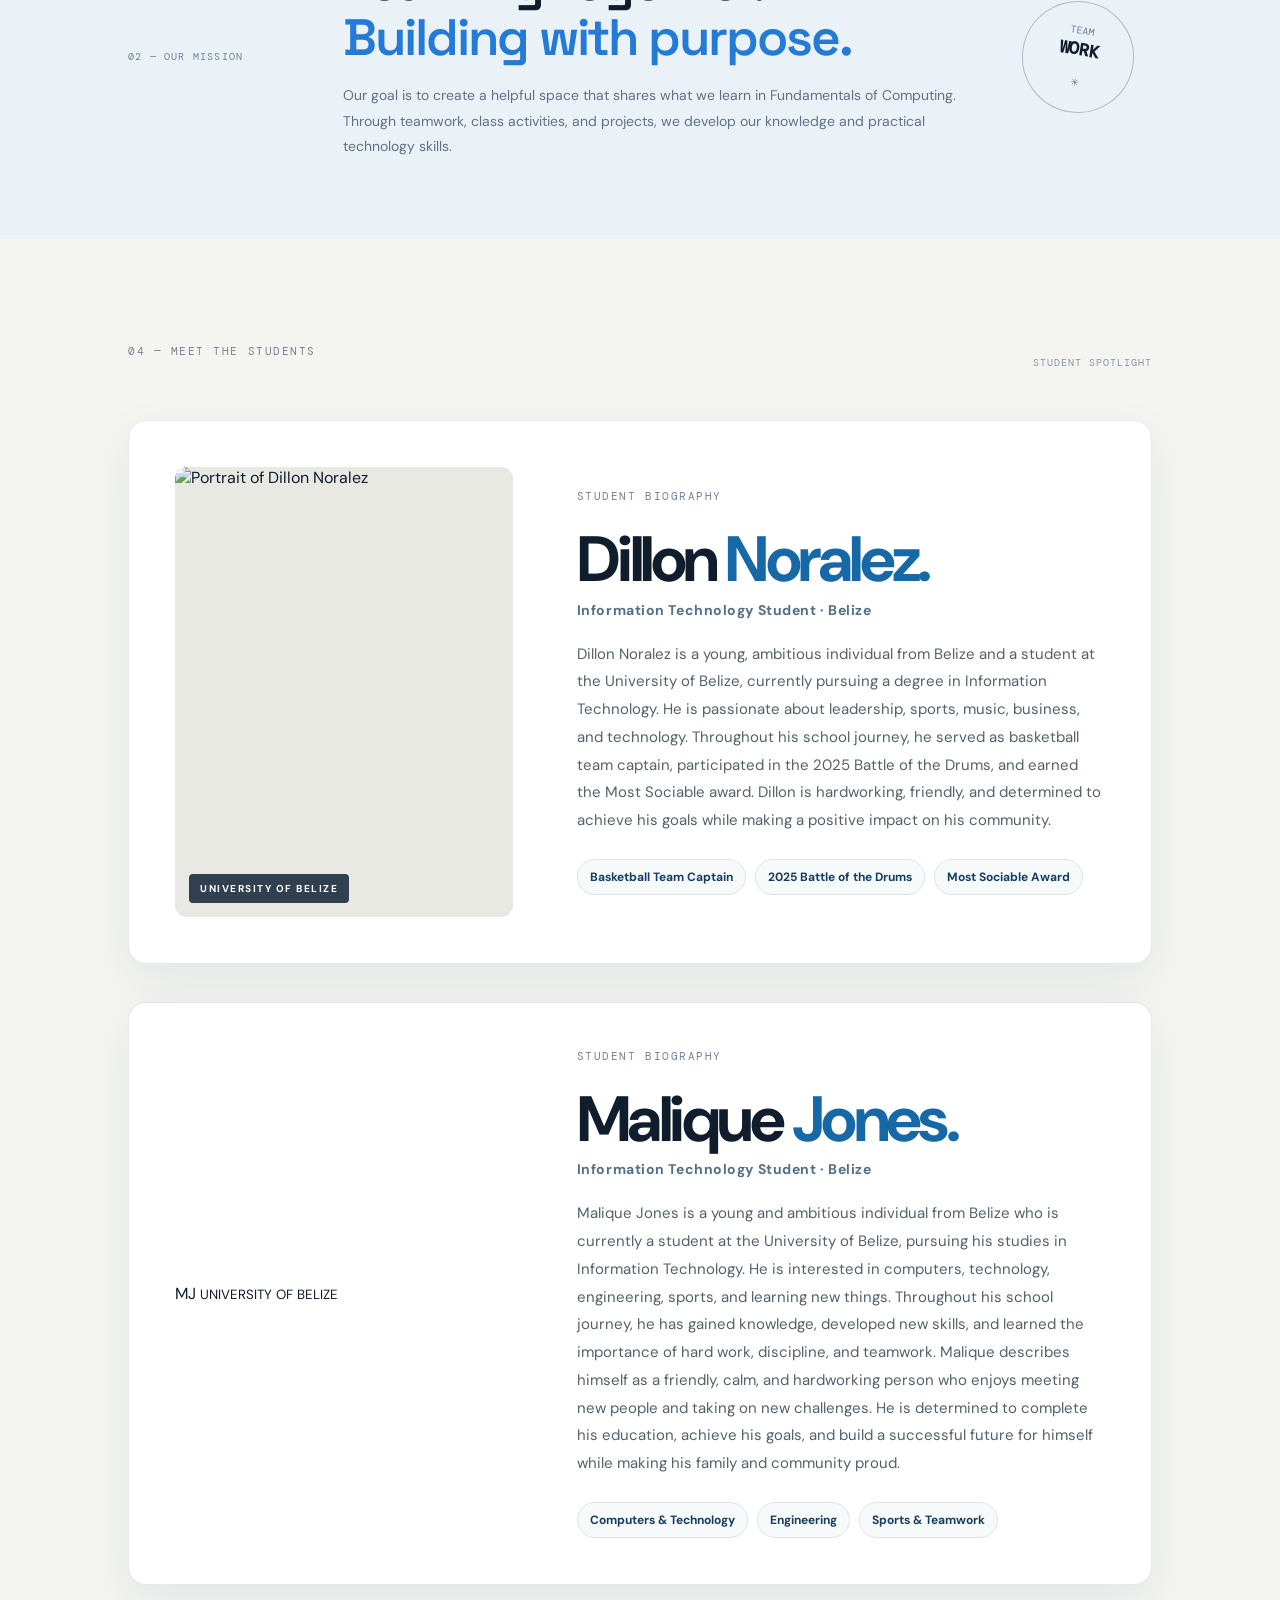
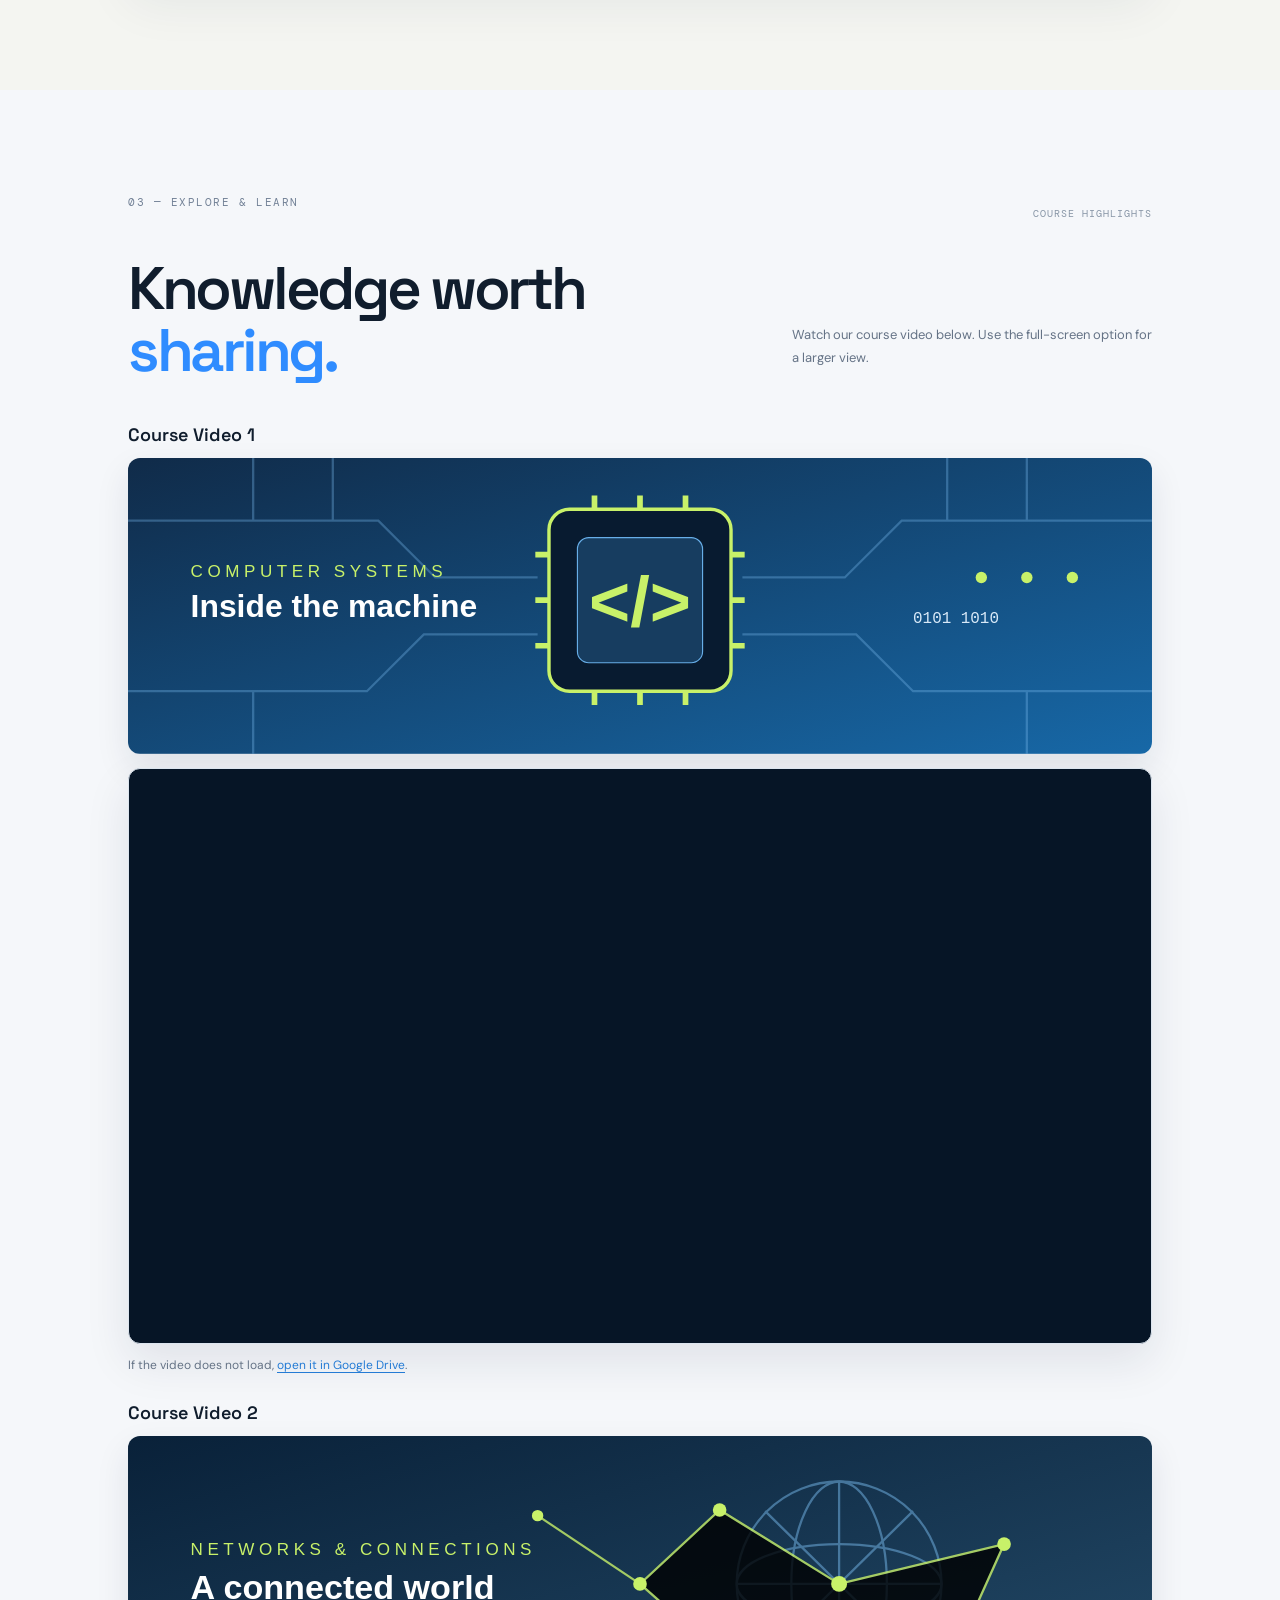
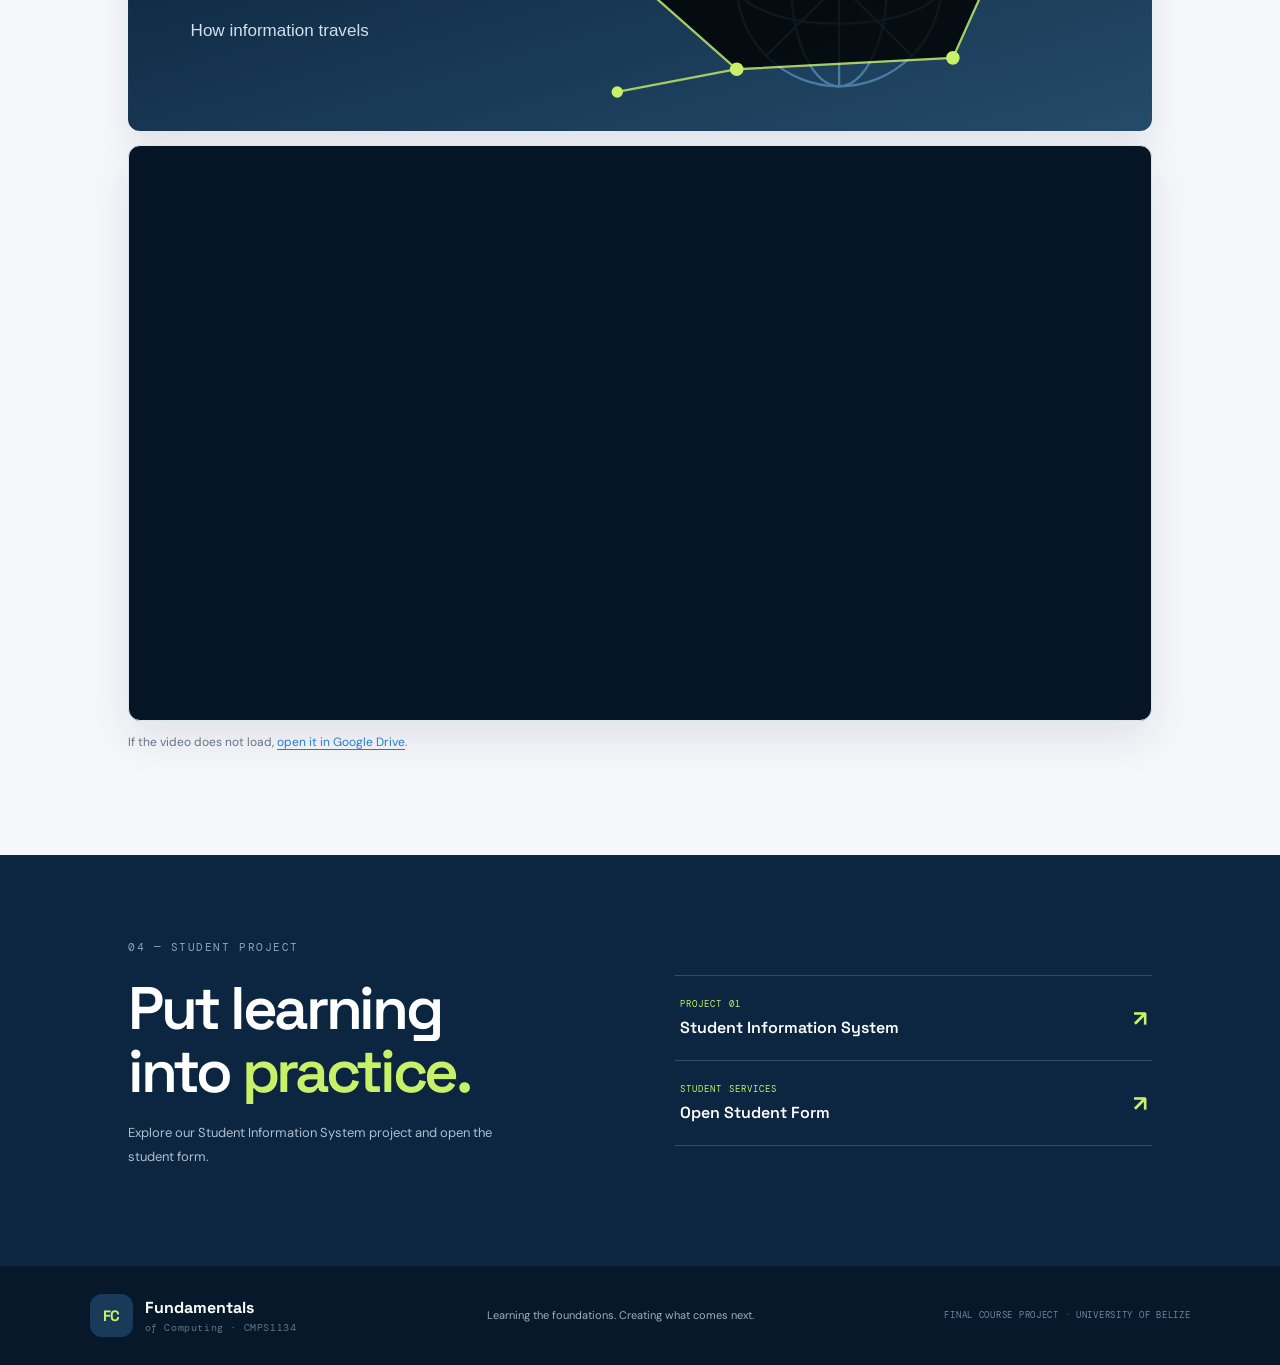
==== commit 7c6c885b: "Add Malique Jones team biography" ====
--- a/index.html
+++ b/index.html
@@ -113,6 +113,23 @@
         </div>
       </div>
     </div>
+    <article class="dillon-profile-card malique-profile-card" id="malique-jones" aria-labelledby="malique-heading">
+      <div class="malique-avatar" role="img" aria-label="Malique Jones initials portrait">
+        <span>MJ</span>
+        <small>UNIVERSITY OF BELIZE</small>
+      </div>
+      <div class="dillon-copy">
+        <p class="eyebrow dark-eyebrow">STUDENT BIOGRAPHY</p>
+        <h2 id="malique-heading">Malique <span>Jones.</span></h2>
+        <p class="dillon-role">Information Technology Student · Belize</p>
+        <p>Malique Jones is a young and ambitious individual from Belize who is currently a student at the University of Belize, pursuing his studies in Information Technology. He is interested in computers, technology, engineering, sports, and learning new things. Throughout his school journey, he has gained knowledge, developed new skills, and learned the importance of hard work, discipline, and teamwork. Malique describes himself as a friendly, calm, and hardworking person who enjoys meeting new people and taking on new challenges. He is determined to complete his education, achieve his goals, and build a successful future for himself while making his family and community proud.</p>
+        <div class="dillon-highlights" aria-label="Malique's interests">
+          <span>Computers & Technology</span>
+          <span>Engineering</span>
+          <span>Sports & Teamwork</span>
+        </div>
+      </div>
+    </article>
   </section>
 
     <section class="section showcase-section" id="videos">
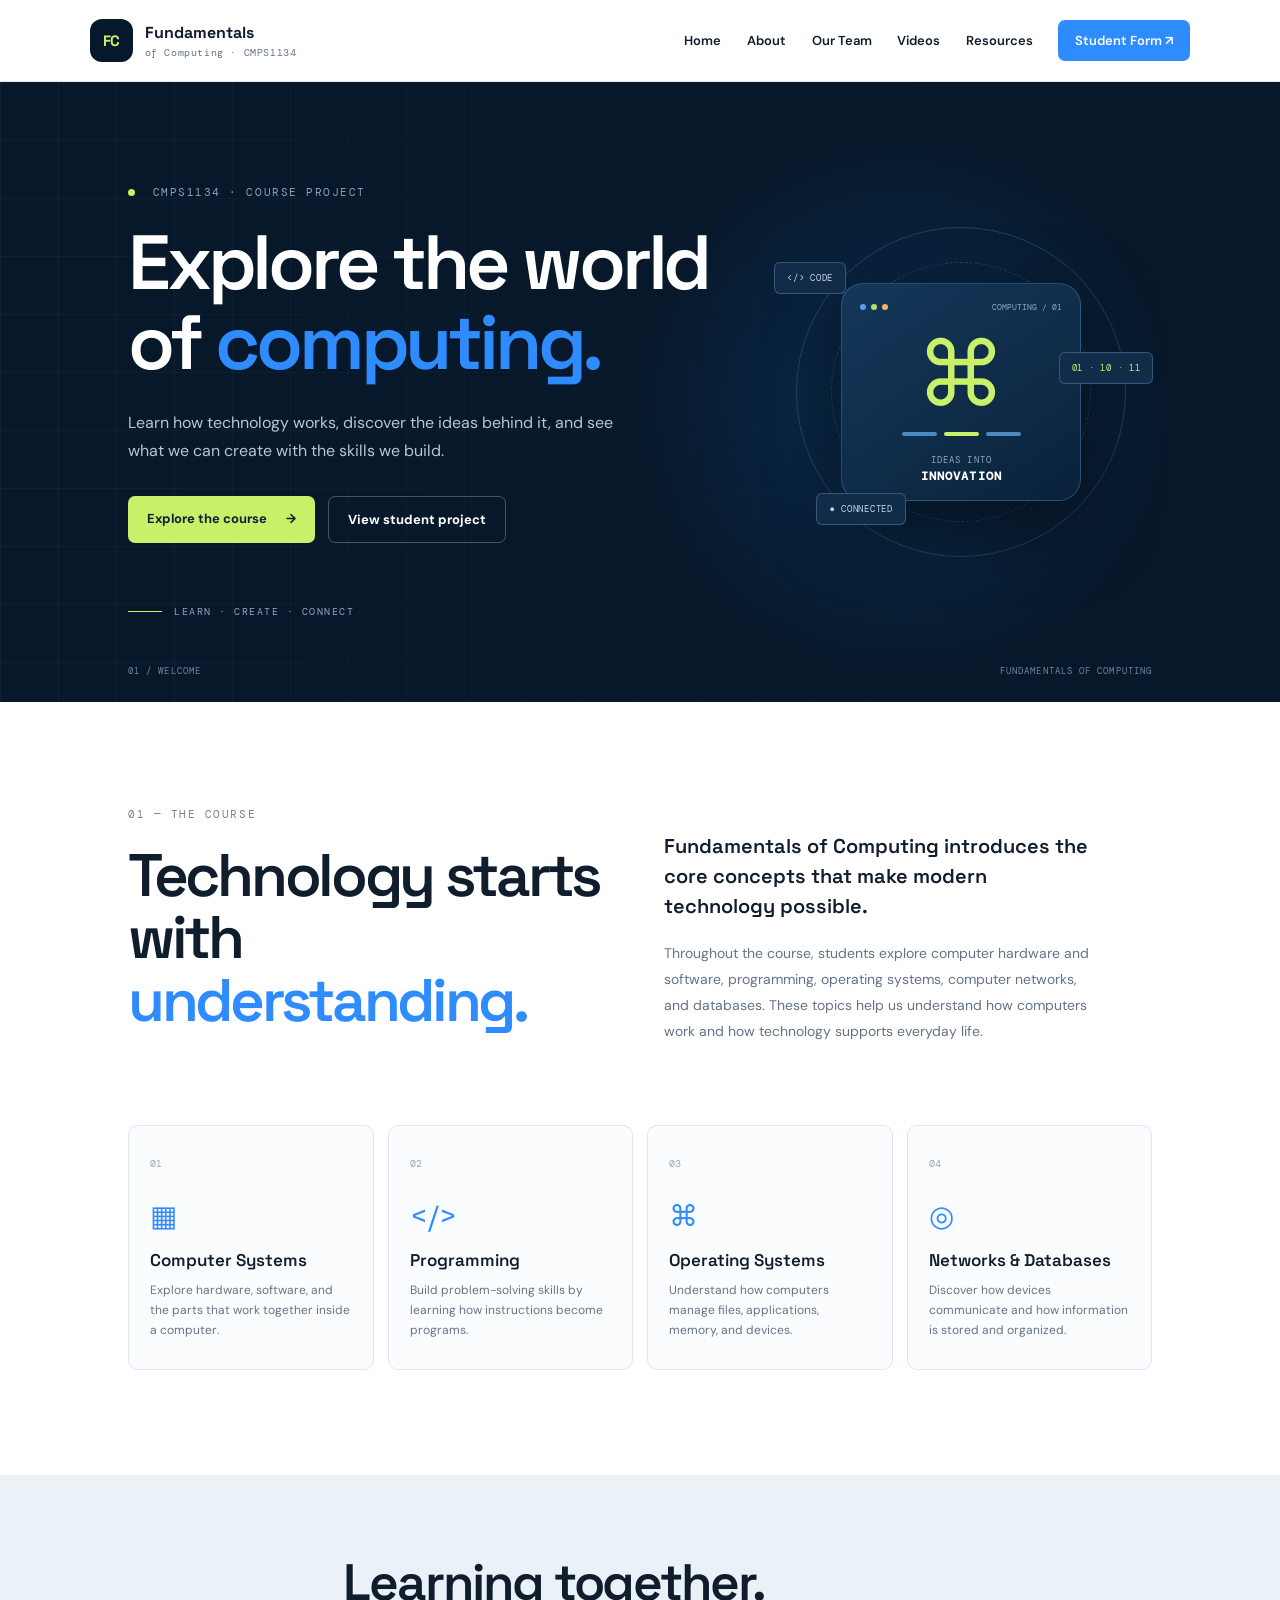
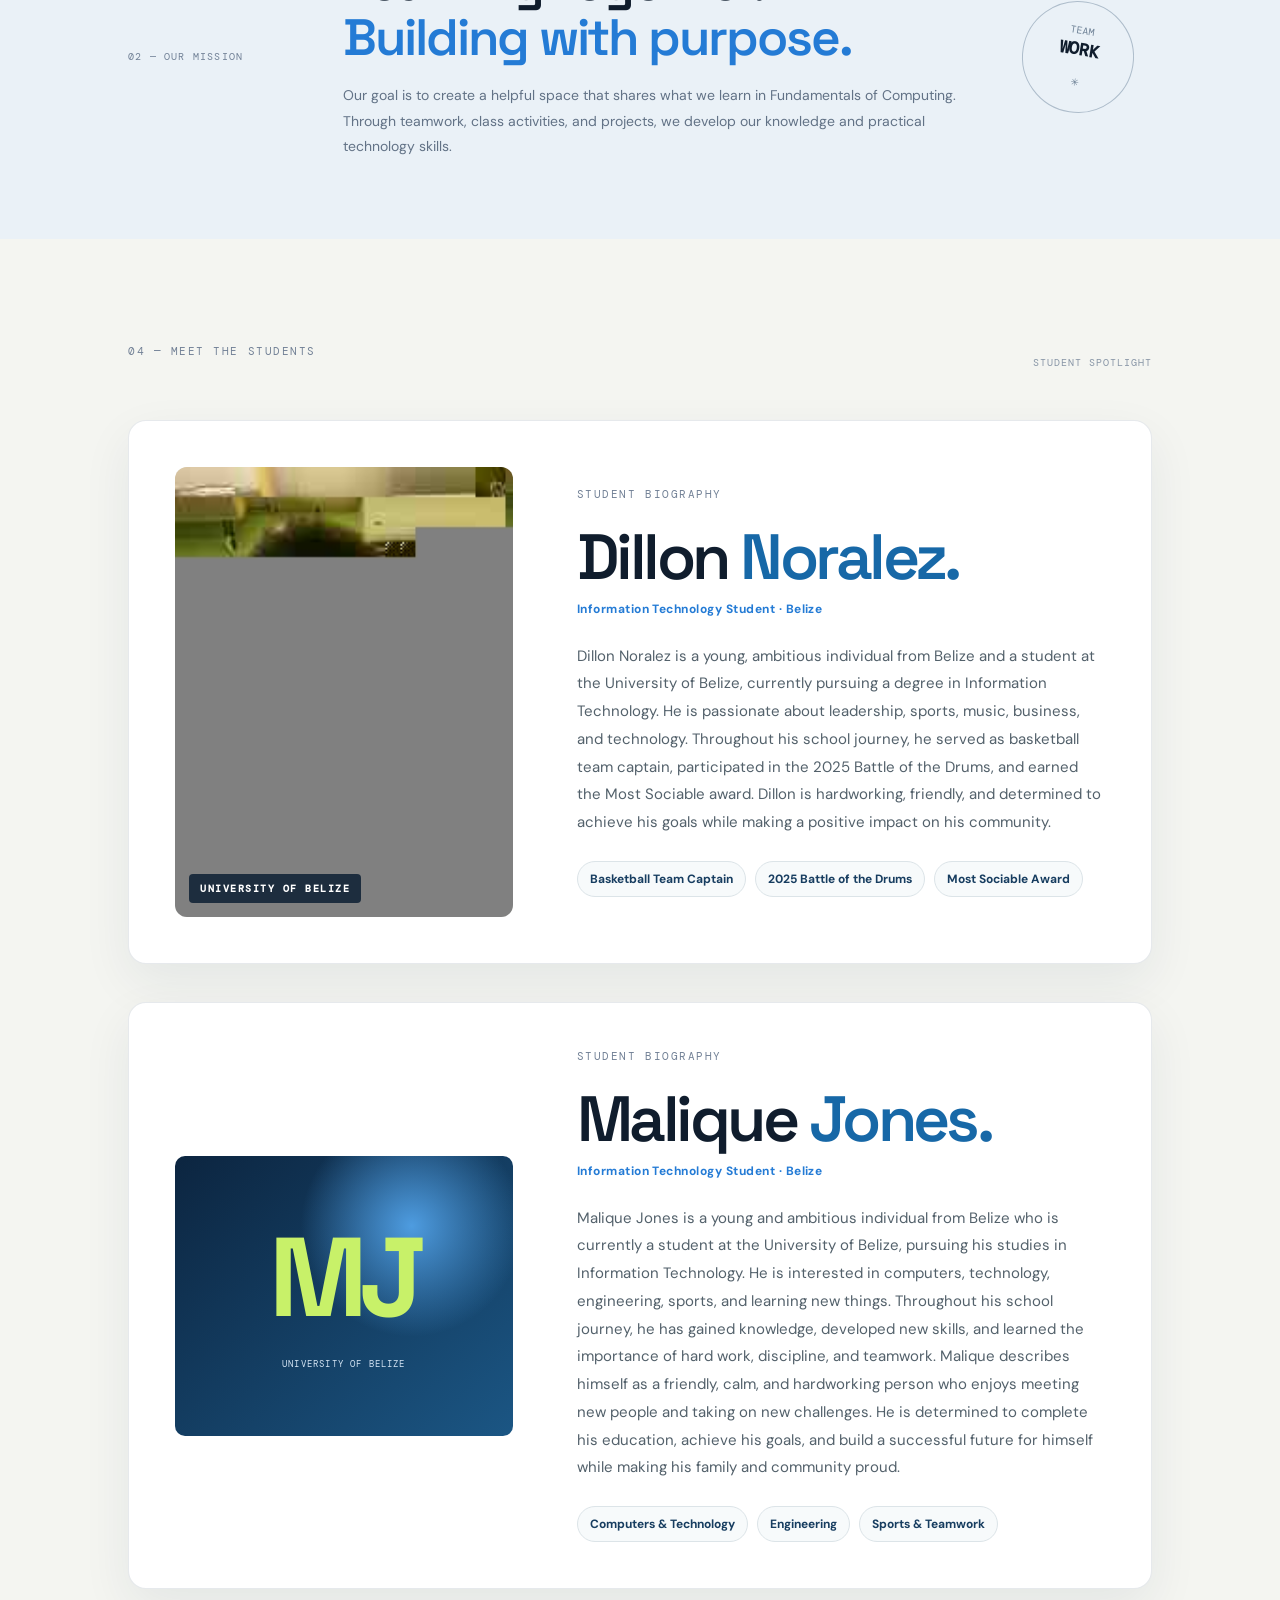
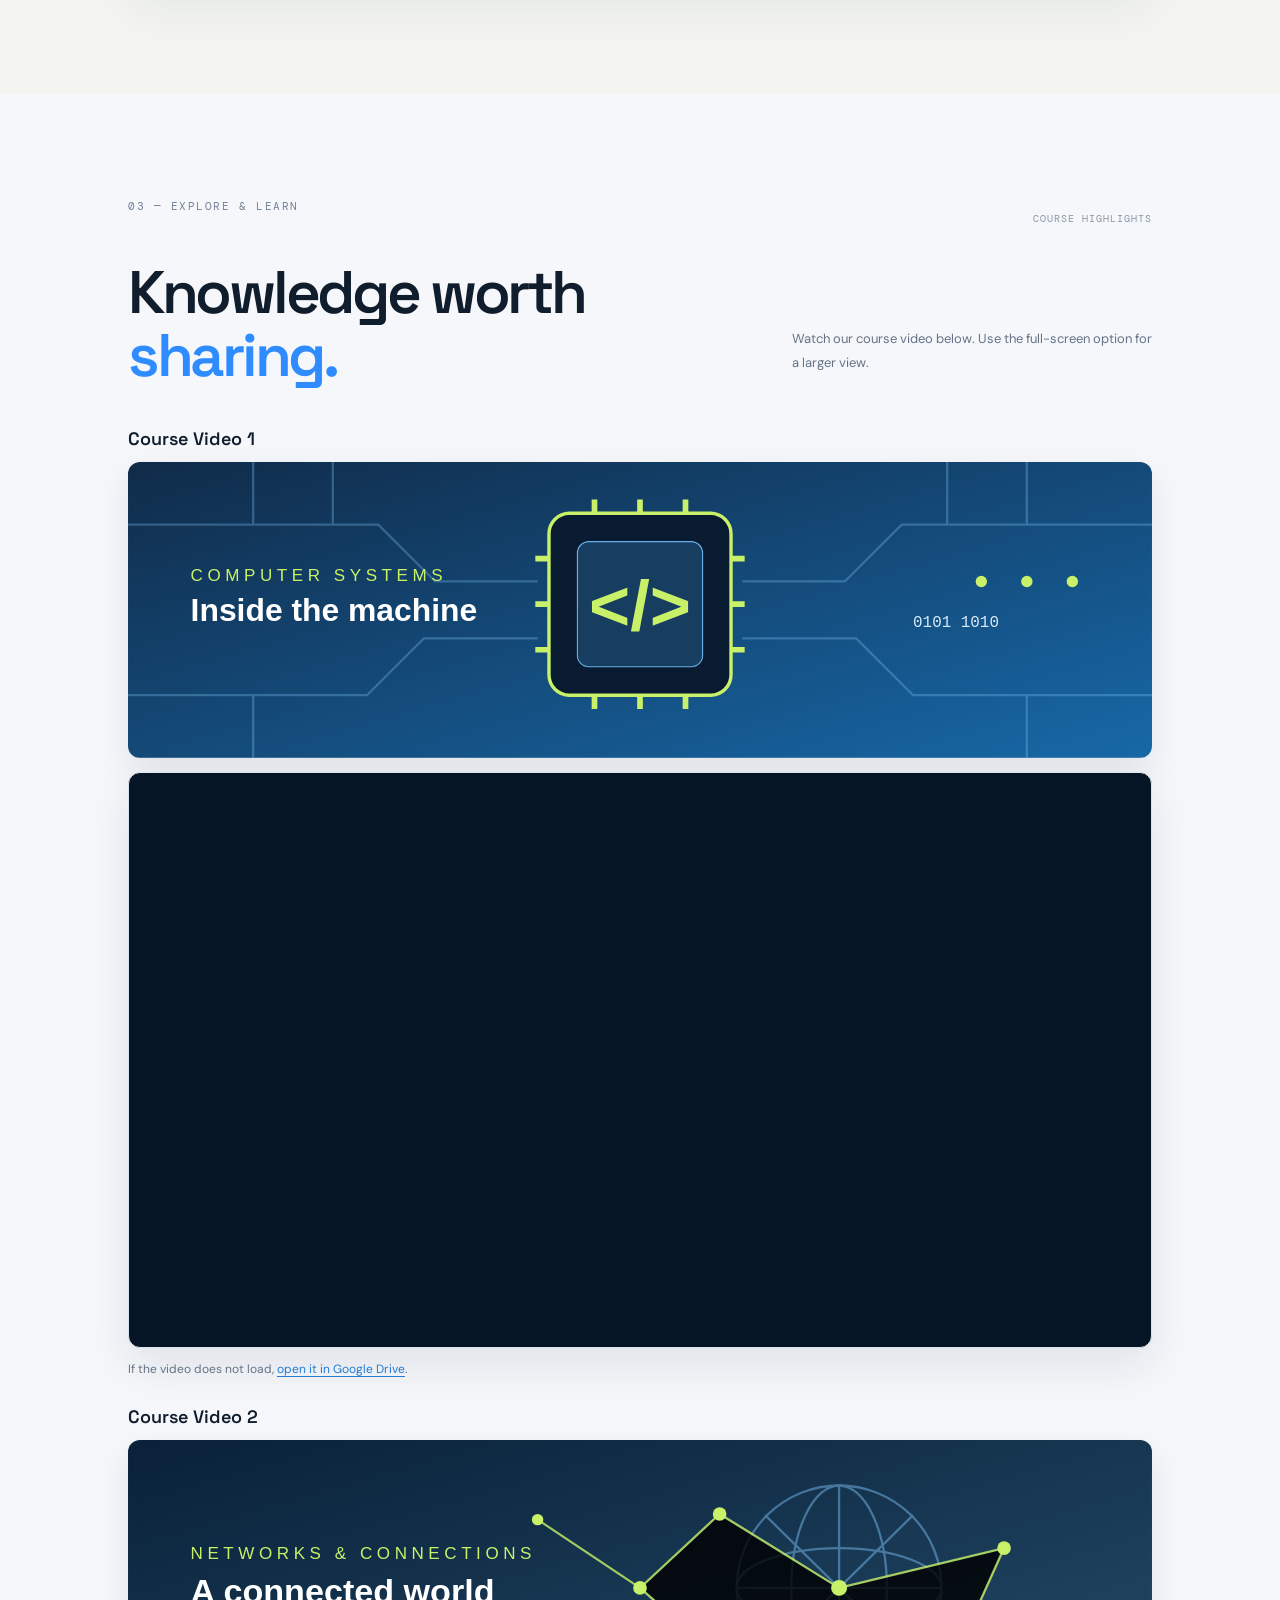
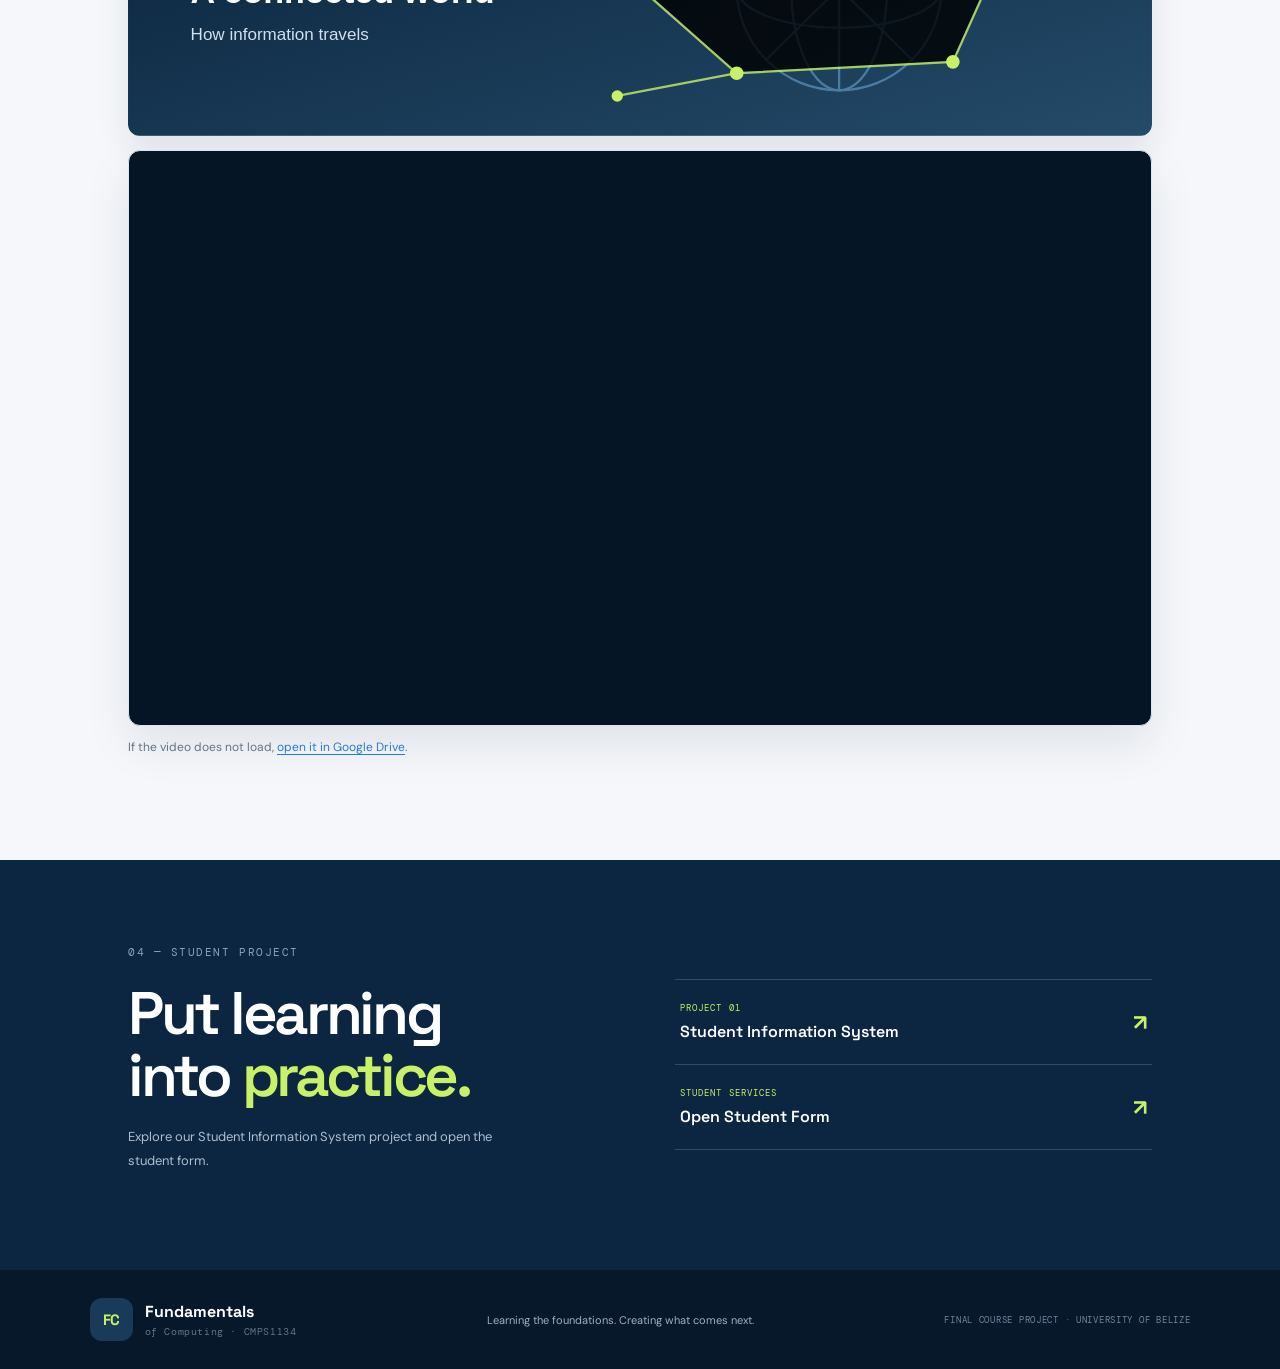
==== commit e34a905d: "Link Malique Jones profile photo to image file" ====
--- a/index.html
+++ b/index.html
@@ -98,7 +98,7 @@
     </div>
     <div class="dillon-profile-card">
       <div class="dillon-photo-wrap">
-        <img class="dillon-photo" src="[data-uri]" alt="Portrait of Dillon Noralez">
+        <img class="dillon-photo" src="images/malique-jones.jpg" alt="Portrait of Dillon Noralez">
         <span class="dillon-photo-caption">UNIVERSITY OF BELIZE</span>
       </div>
       <div class="dillon-copy">
--- a/style.css
+++ b/style.css
@@ -12,3 +12,21 @@
 .video-item h3{font:600 18px 'Space Grotesk';margin:0 0 12px;color:var(--ink)}
 .video-poster{width:100%;aspect-ratio:900/260;border-radius:12px;overflow:hidden;margin-bottom:14px;box-shadow:0 14px 34px #10243b18}
 .video-poster svg{display:block;width:100%;height:100%}
+
+/* Student team biographies */
+.dillon-profile{background:#fff}
+.dillon-profile-card{display:grid;grid-template-columns:minmax(220px, .75fr) 1.5fr;gap:42px;align-items:center;margin-top:28px;padding:28px;background:#f7f9fc;border:1px solid var(--line);border-radius:14px}
+.dillon-photo-wrap{position:relative;min-height:280px;overflow:hidden;border-radius:10px;background:#dce8f3}
+.dillon-photo{display:block;width:100%;height:100%;min-height:280px;object-fit:cover;object-position:center}
+.dillon-photo-caption{position:absolute;left:14px;bottom:14px;padding:8px 10px;border-radius:4px;background:#07182bdc;color:#fff;font:9px 'DM Mono';letter-spacing:.1em}
+.dillon-copy h2{font:600 clamp(34px,4vw,48px)/1.05 'Space Grotesk';letter-spacing:-.04em;margin:0 0 10px}
+.dillon-copy h2 span{color:var(--blue)}
+.dillon-copy>p:not(.eyebrow){font-size:14px;line-height:1.85;color:var(--muted)}
+.dillon-role{font-size:12px!important;color:#247bd5!important;font-weight:700;margin:0 0 18px}
+.dillon-highlights{display:flex;flex-wrap:wrap;gap:8px;margin-top:20px}
+.dillon-highlights span{padding:8px 10px;background:#eaf2fb;border-radius:5px;color:#315a82;font-size:10px;font-weight:700}
+.malique-profile-card{margin-top:22px}
+.malique-avatar{min-height:280px;border-radius:10px;background:radial-gradient(circle at 70% 25%,#4e9ce0,transparent 35%),linear-gradient(140deg,#0c2540,#1b5684);display:flex;flex-direction:column;align-items:center;justify-content:center;color:#c8f169}
+.malique-avatar span{font:700 clamp(76px,10vw,112px)/1 'Space Grotesk';letter-spacing:-.08em}
+.malique-avatar small{margin-top:24px;color:#d5e5f4;font:9px 'DM Mono';letter-spacing:.13em}
+@media(max-width:700px){.dillon-profile-card{grid-template-columns:1fr;gap:22px;padding:16px}.dillon-photo-wrap,.dillon-photo,.malique-avatar{min-height:240px}.dillon-copy h2{font-size:36px}}
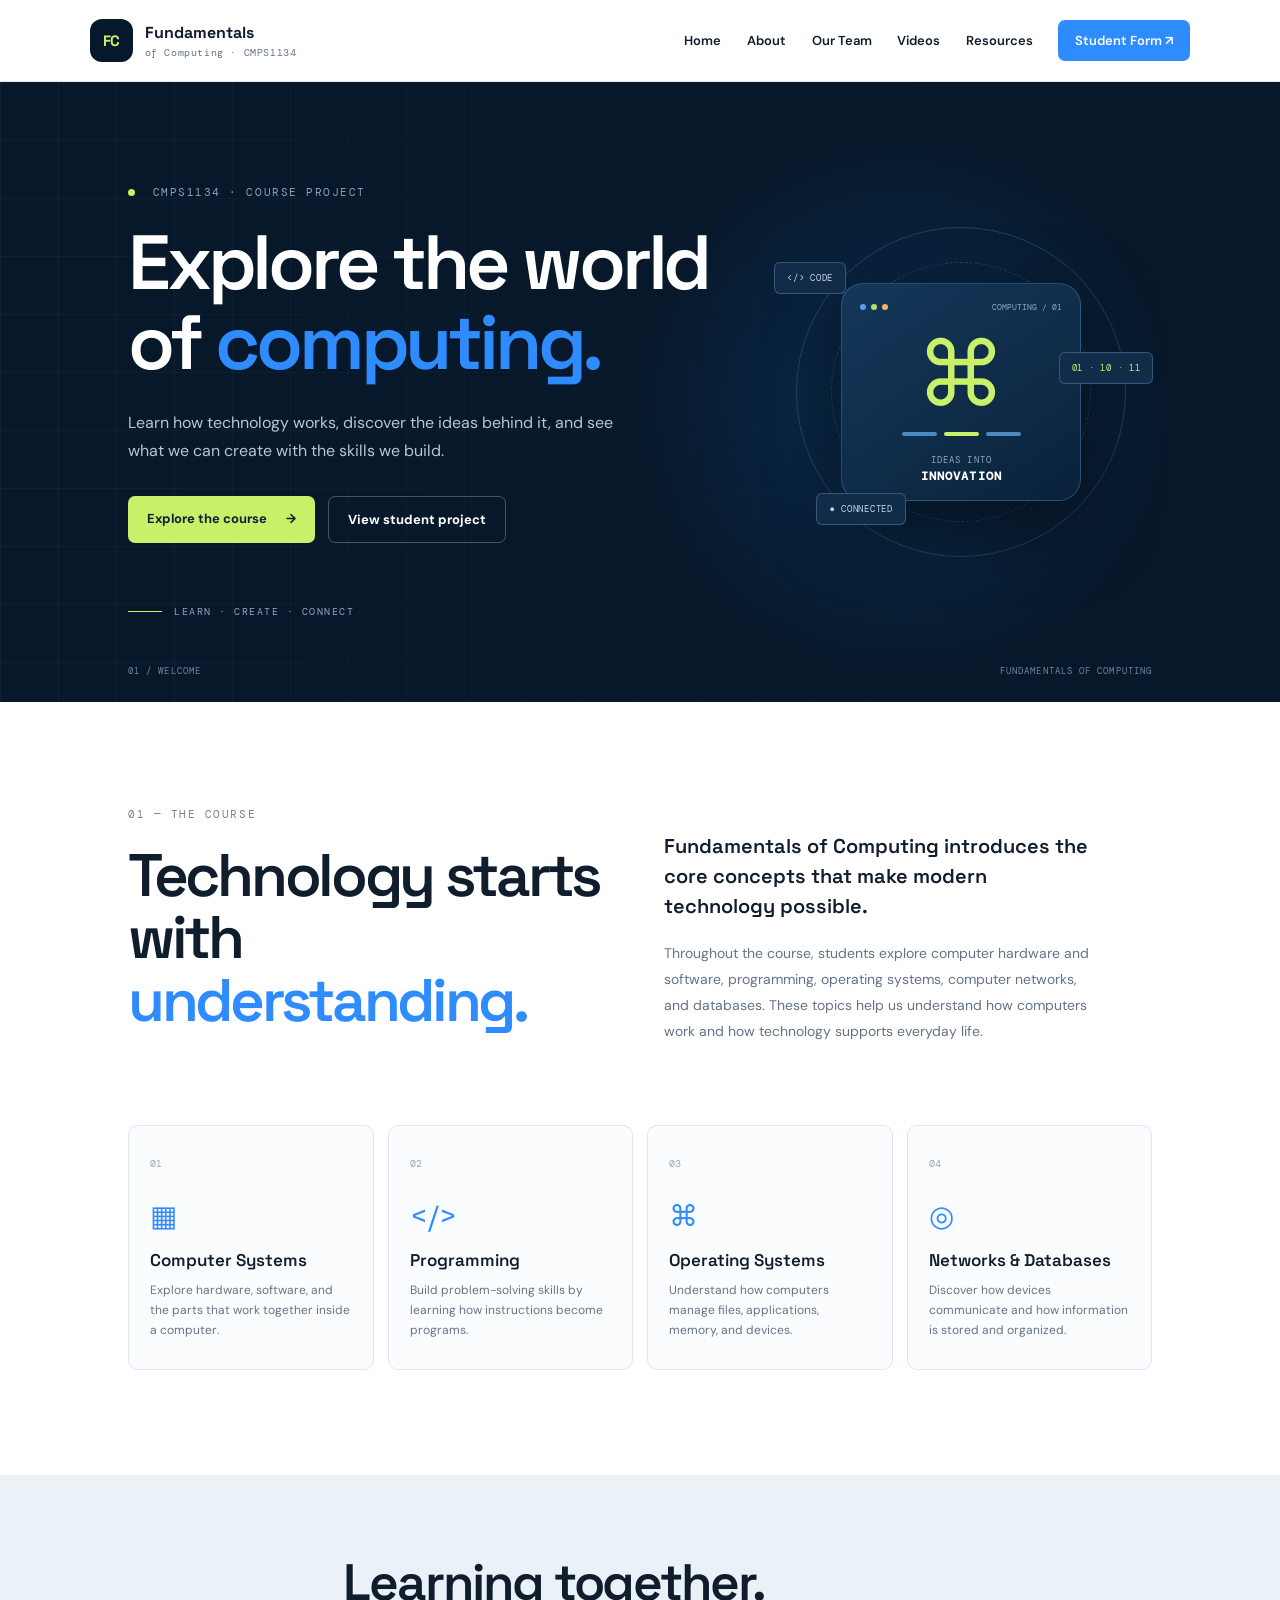
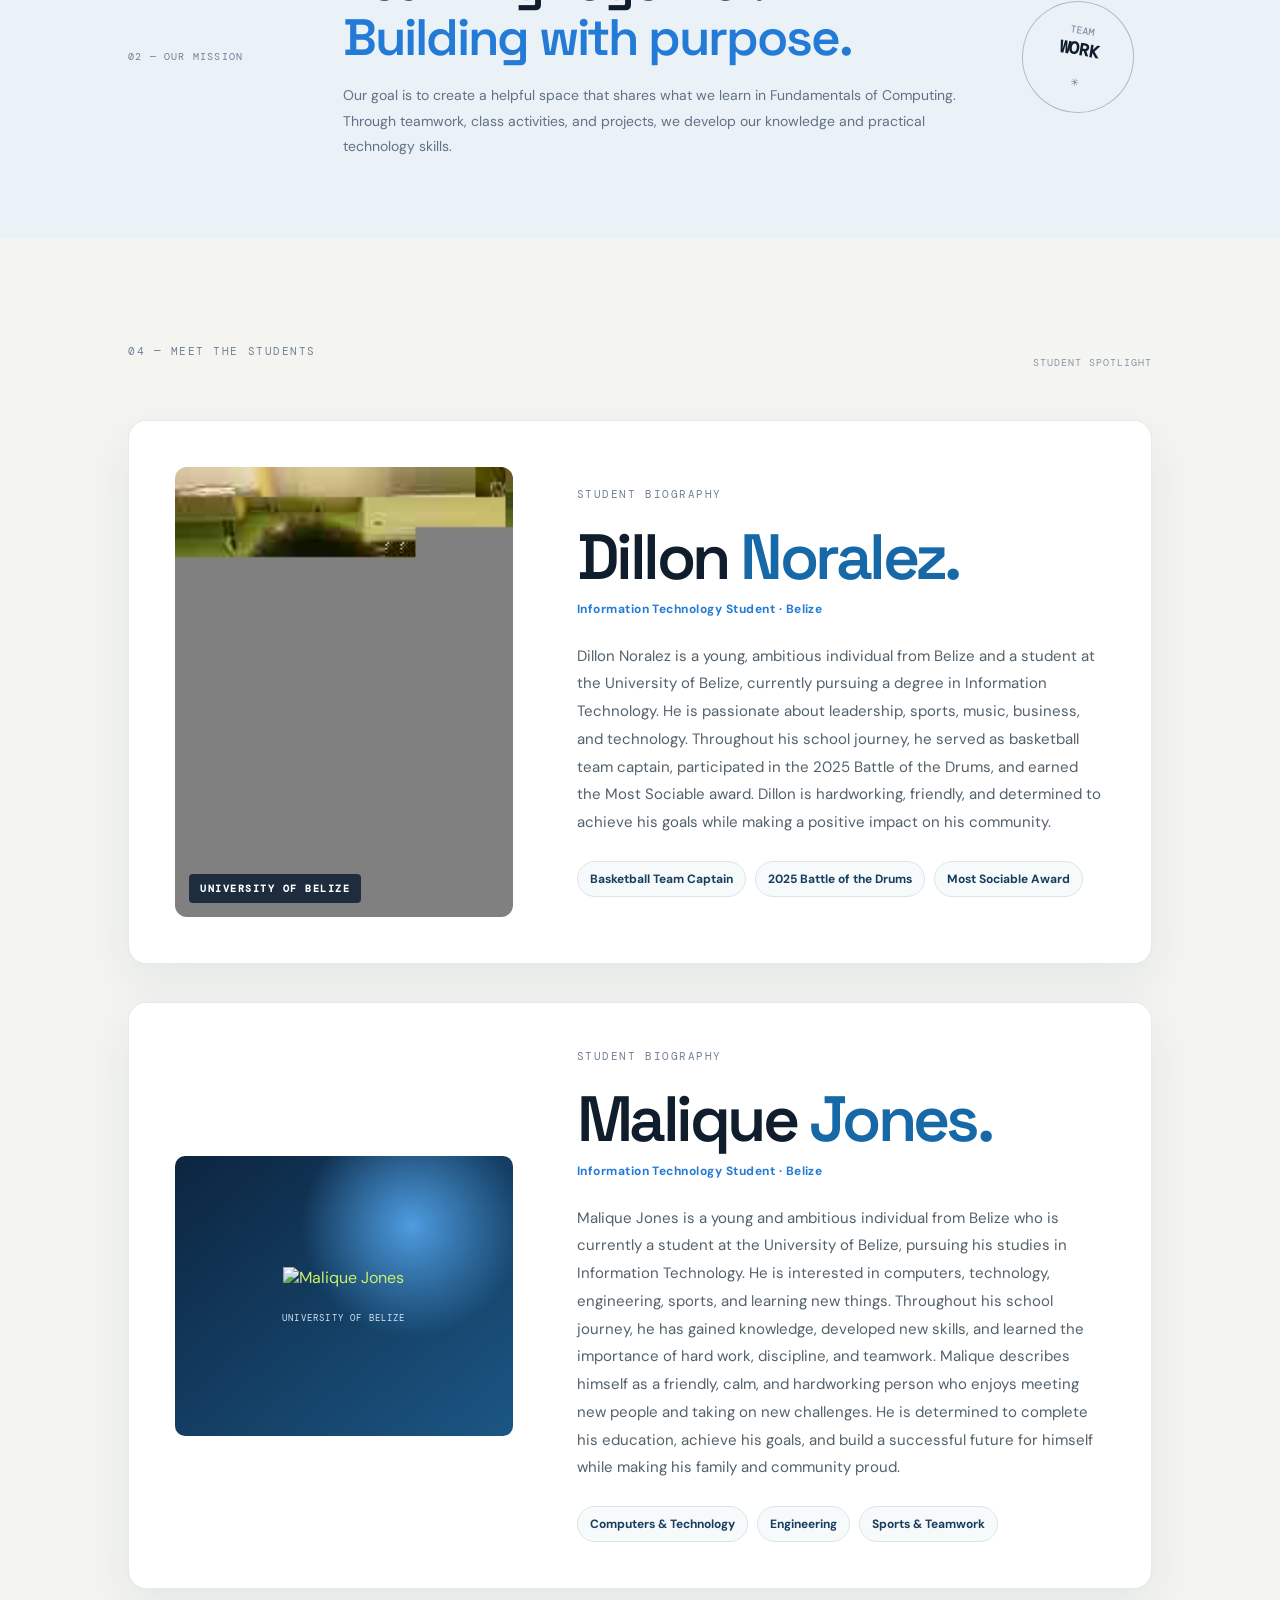
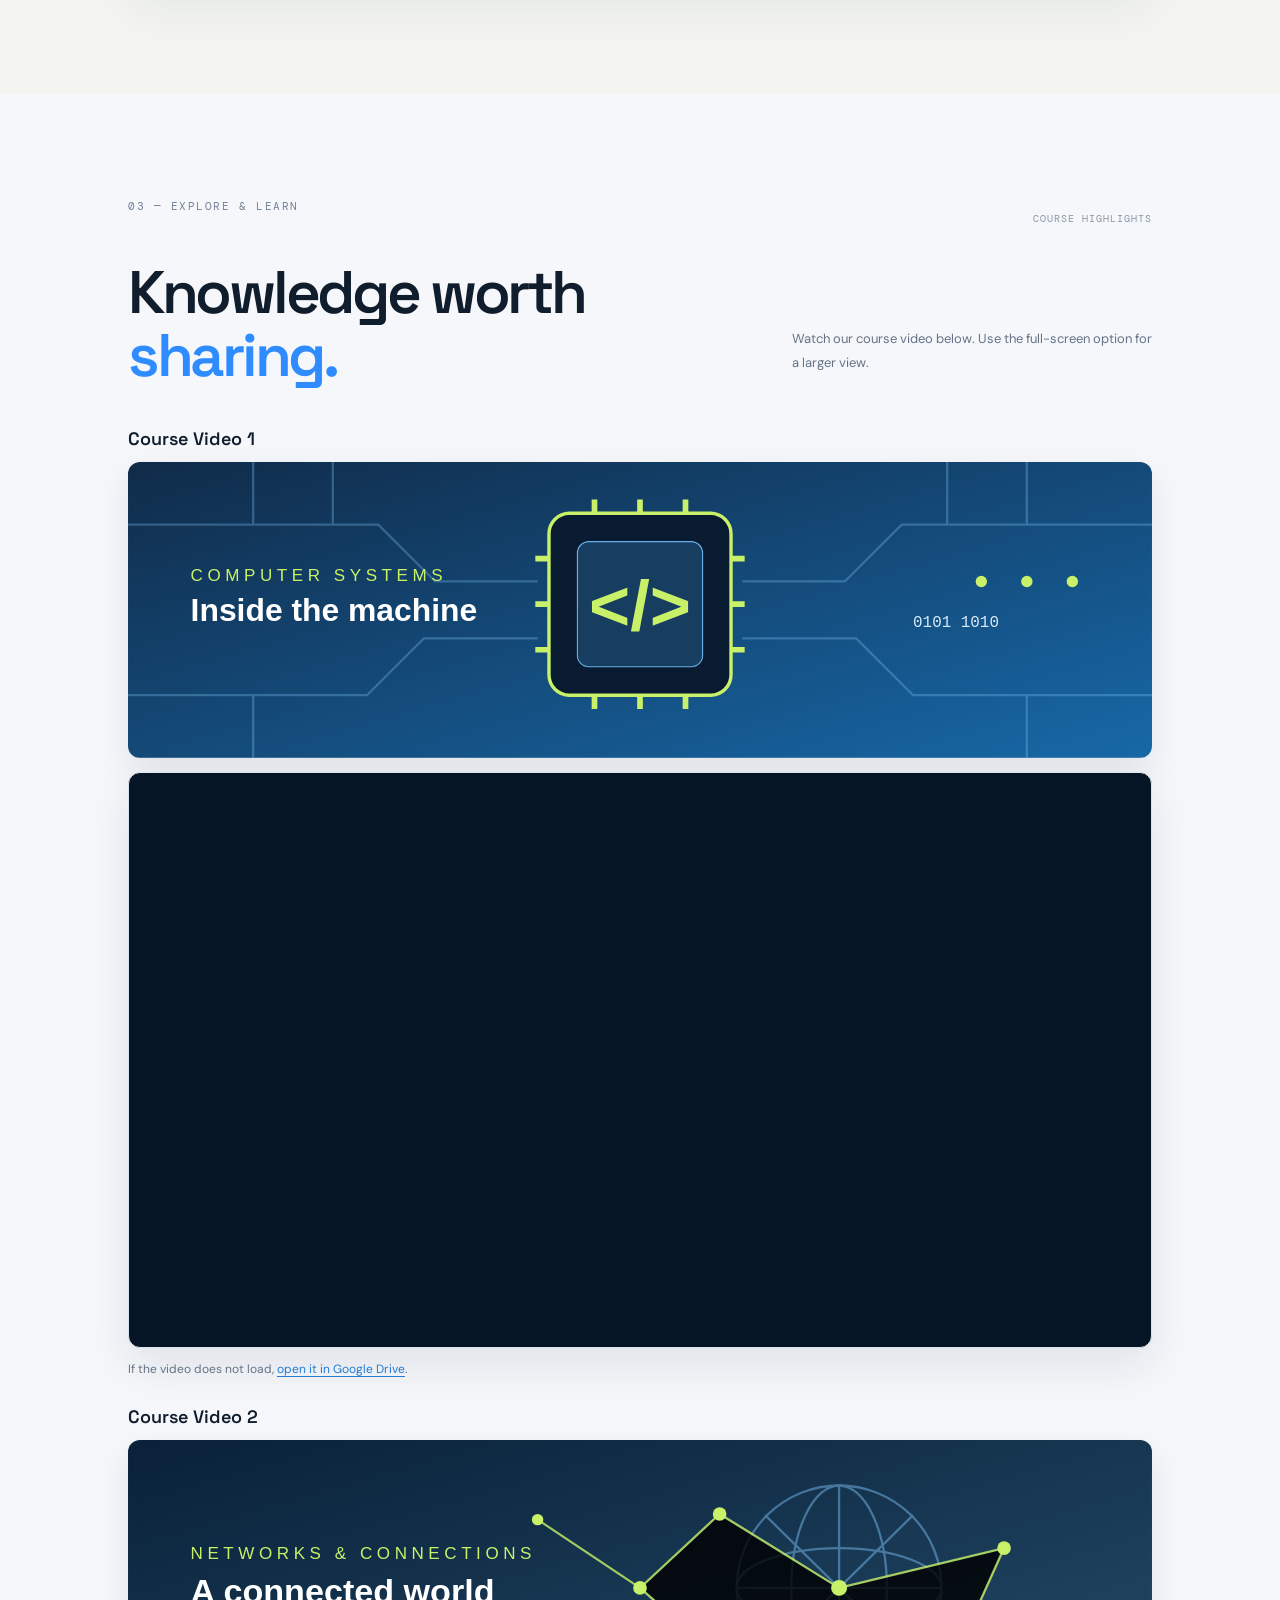
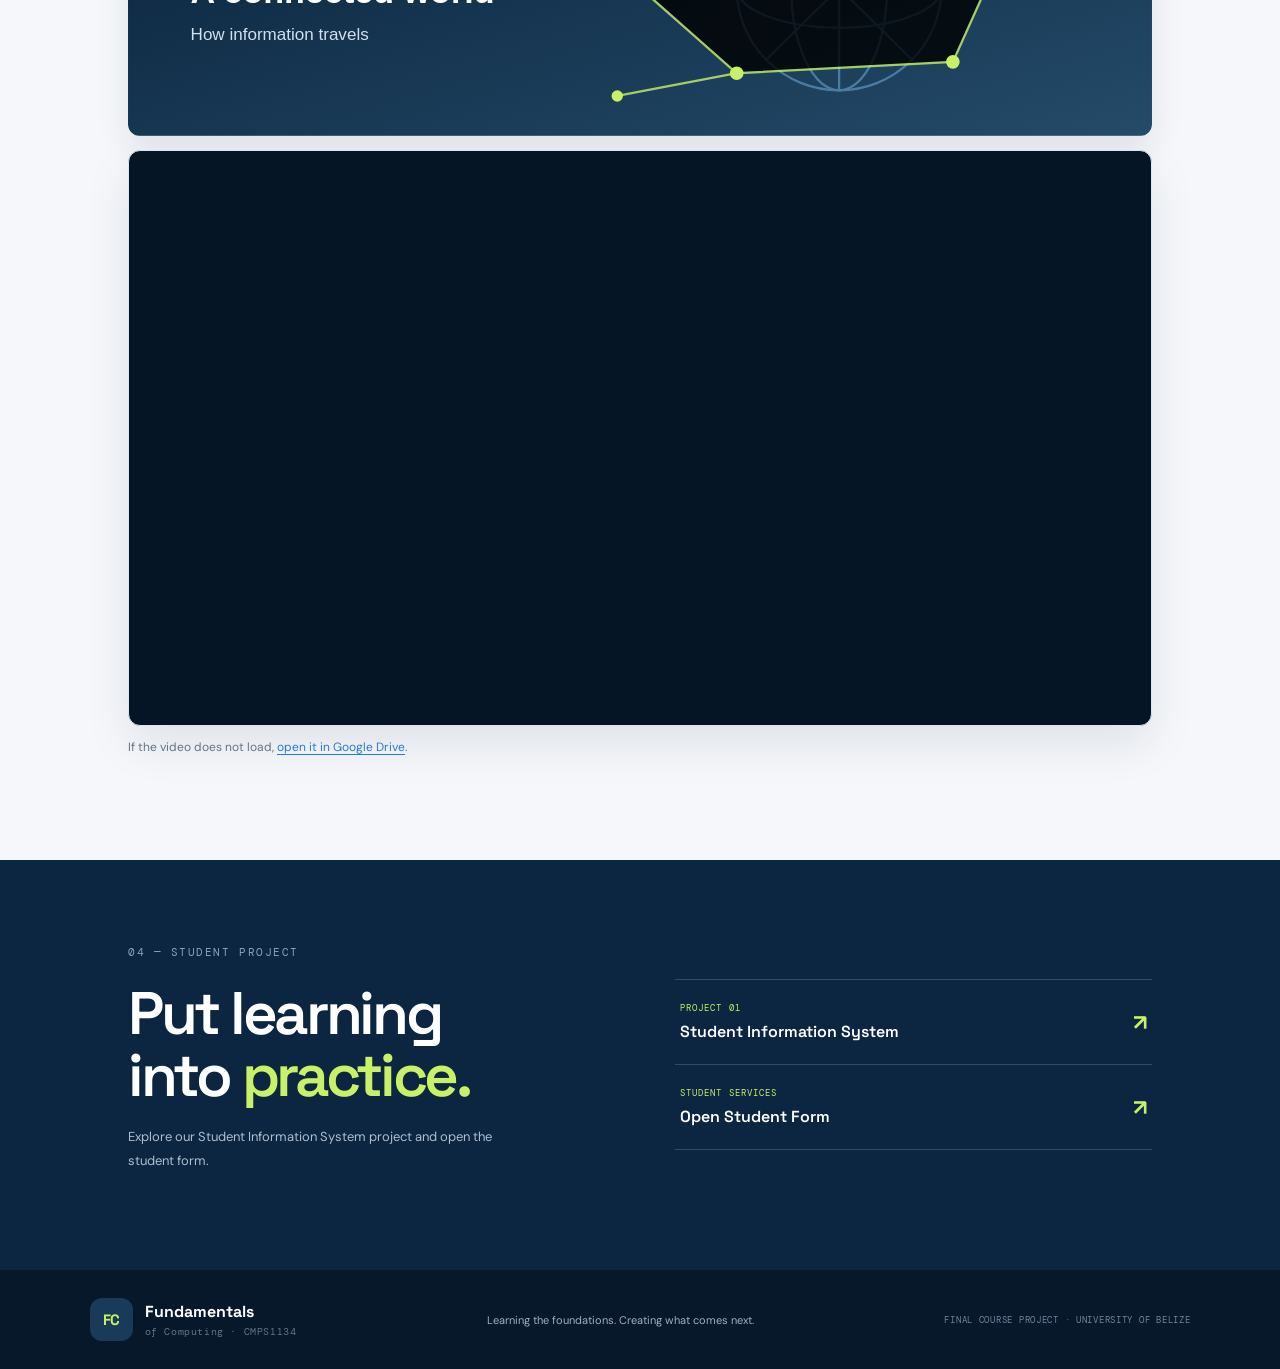
==== commit 25e6ca1e: "Add Malique Jones profile photo" ====
--- a/index.html
+++ b/index.html
@@ -114,8 +114,8 @@
       </div>
     </div>
     <article class="dillon-profile-card malique-profile-card" id="malique-jones" aria-labelledby="malique-heading">
-      <div class="malique-avatar" role="img" aria-label="Malique Jones initials portrait">
-        <span>MJ</span>
+      <div class="malique-avatar">
+        <img class="malique-photo" src="https://scontent.ftza1-1.fna.fbcdn.net/v/t1.15752-9/912512103_29441938022068945_799105001368302_n.png?_nc_cat=100&_nc_map=urlgen_bucketless&ccb=1-7&_nc_sid=fc17b8&_nc_ohc=TA8nnmsfpGwQ7kNvwGjVxe9&_nc_oc=Adq2RQNdOSNDK3u1jItR5FlNildDLwYn_Pw6Ht9KBPrszVCL_9UZagBfadH9JXAINzY&_nc_ad=z-m&_nc_cid=0&_nc_zt=23&_nc_ht=scontent.ftza1-1.fna&_nc_ss=7a22e&oh=03_Q7cD6wHBC-wDvGblzEPIPgKuqoWVIuvRb1GQJ74kkLued1G4kA&oe=6B253132" alt="Malique Jones">
         <small>UNIVERSITY OF BELIZE</small>
       </div>
       <div class="dillon-copy">
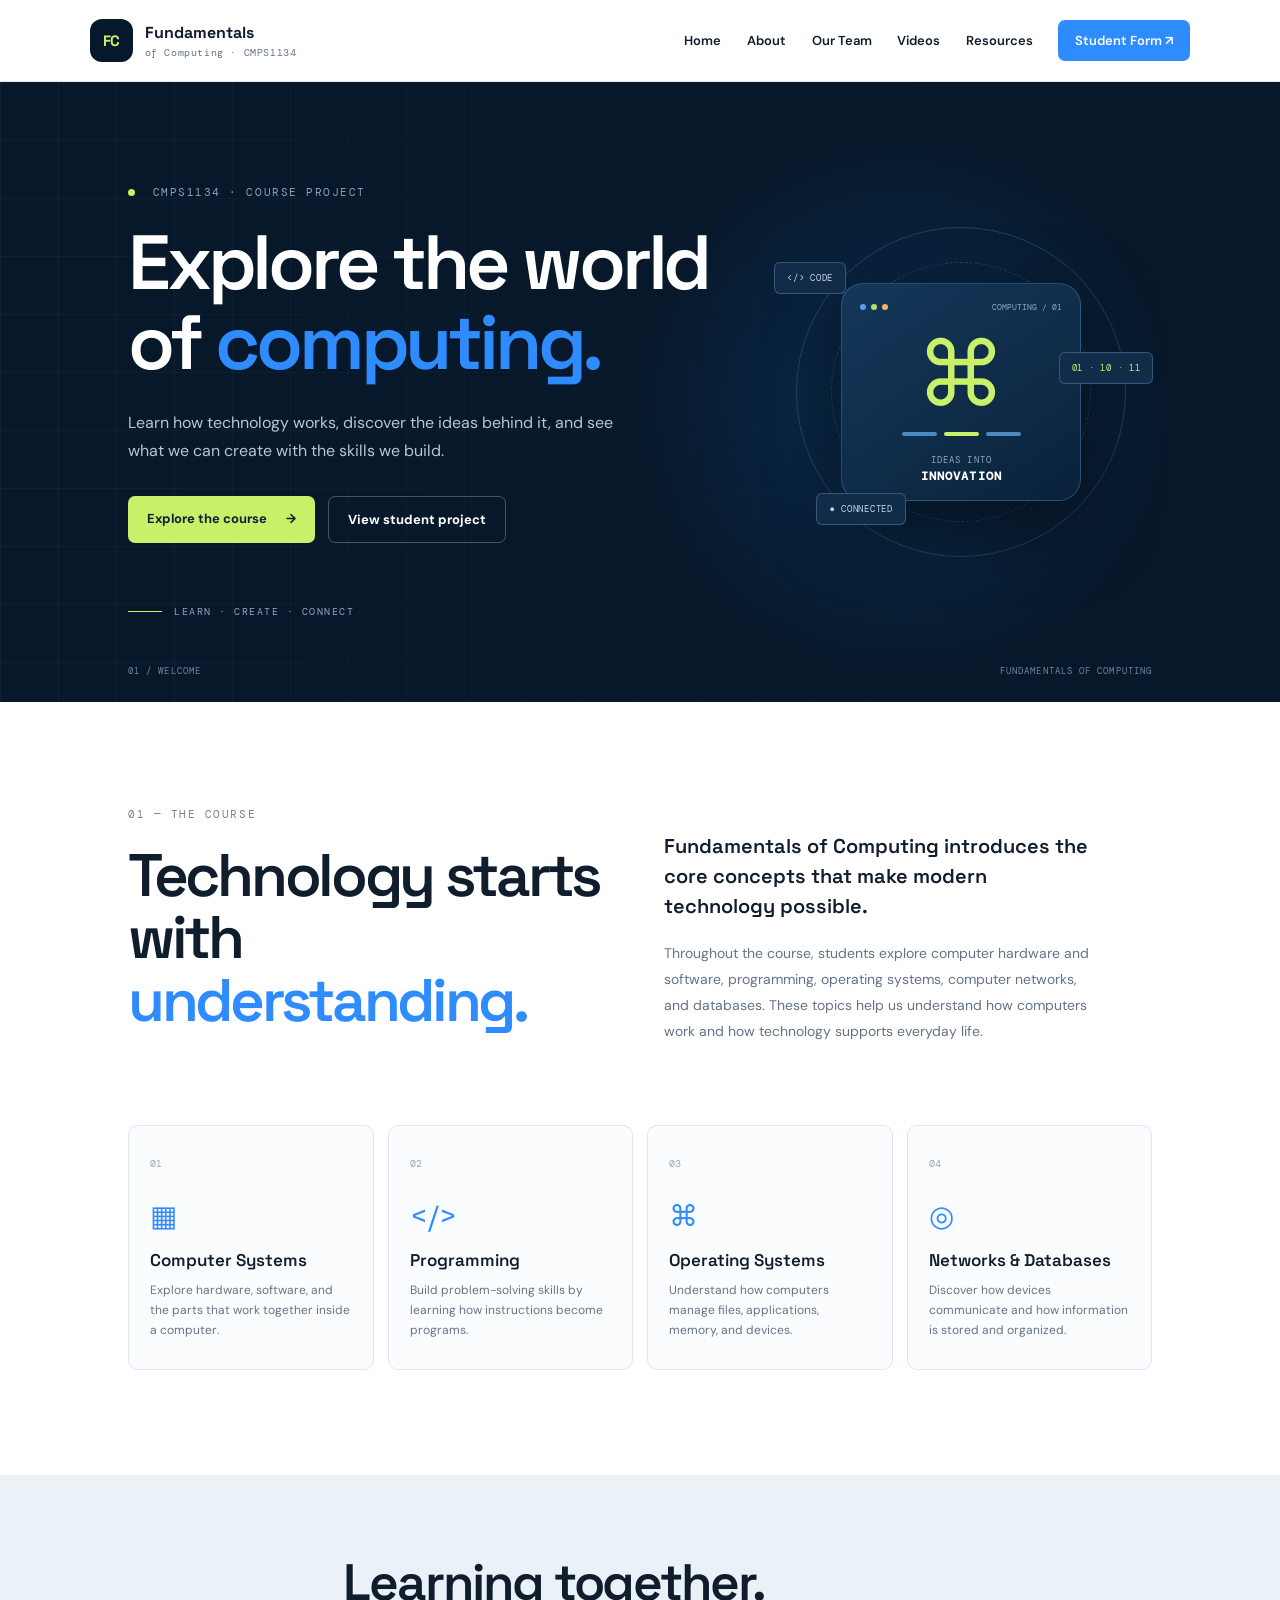
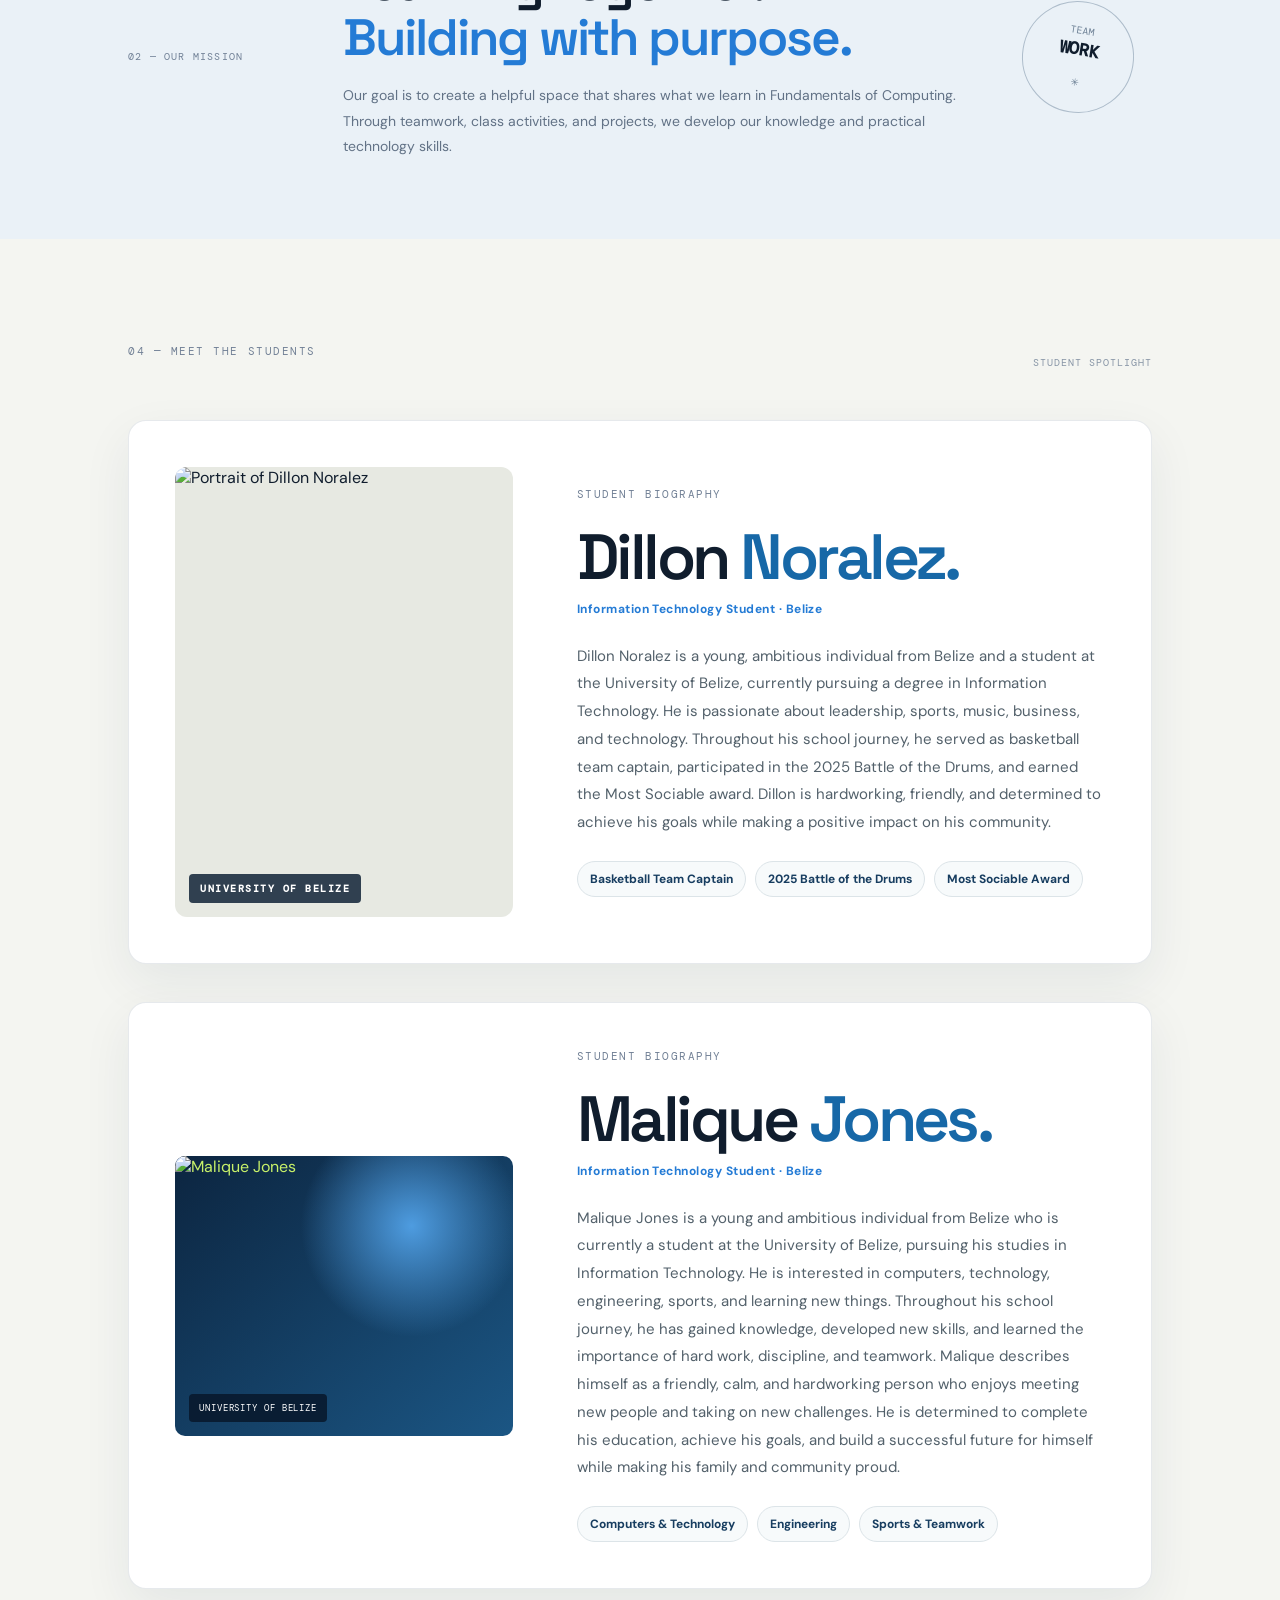
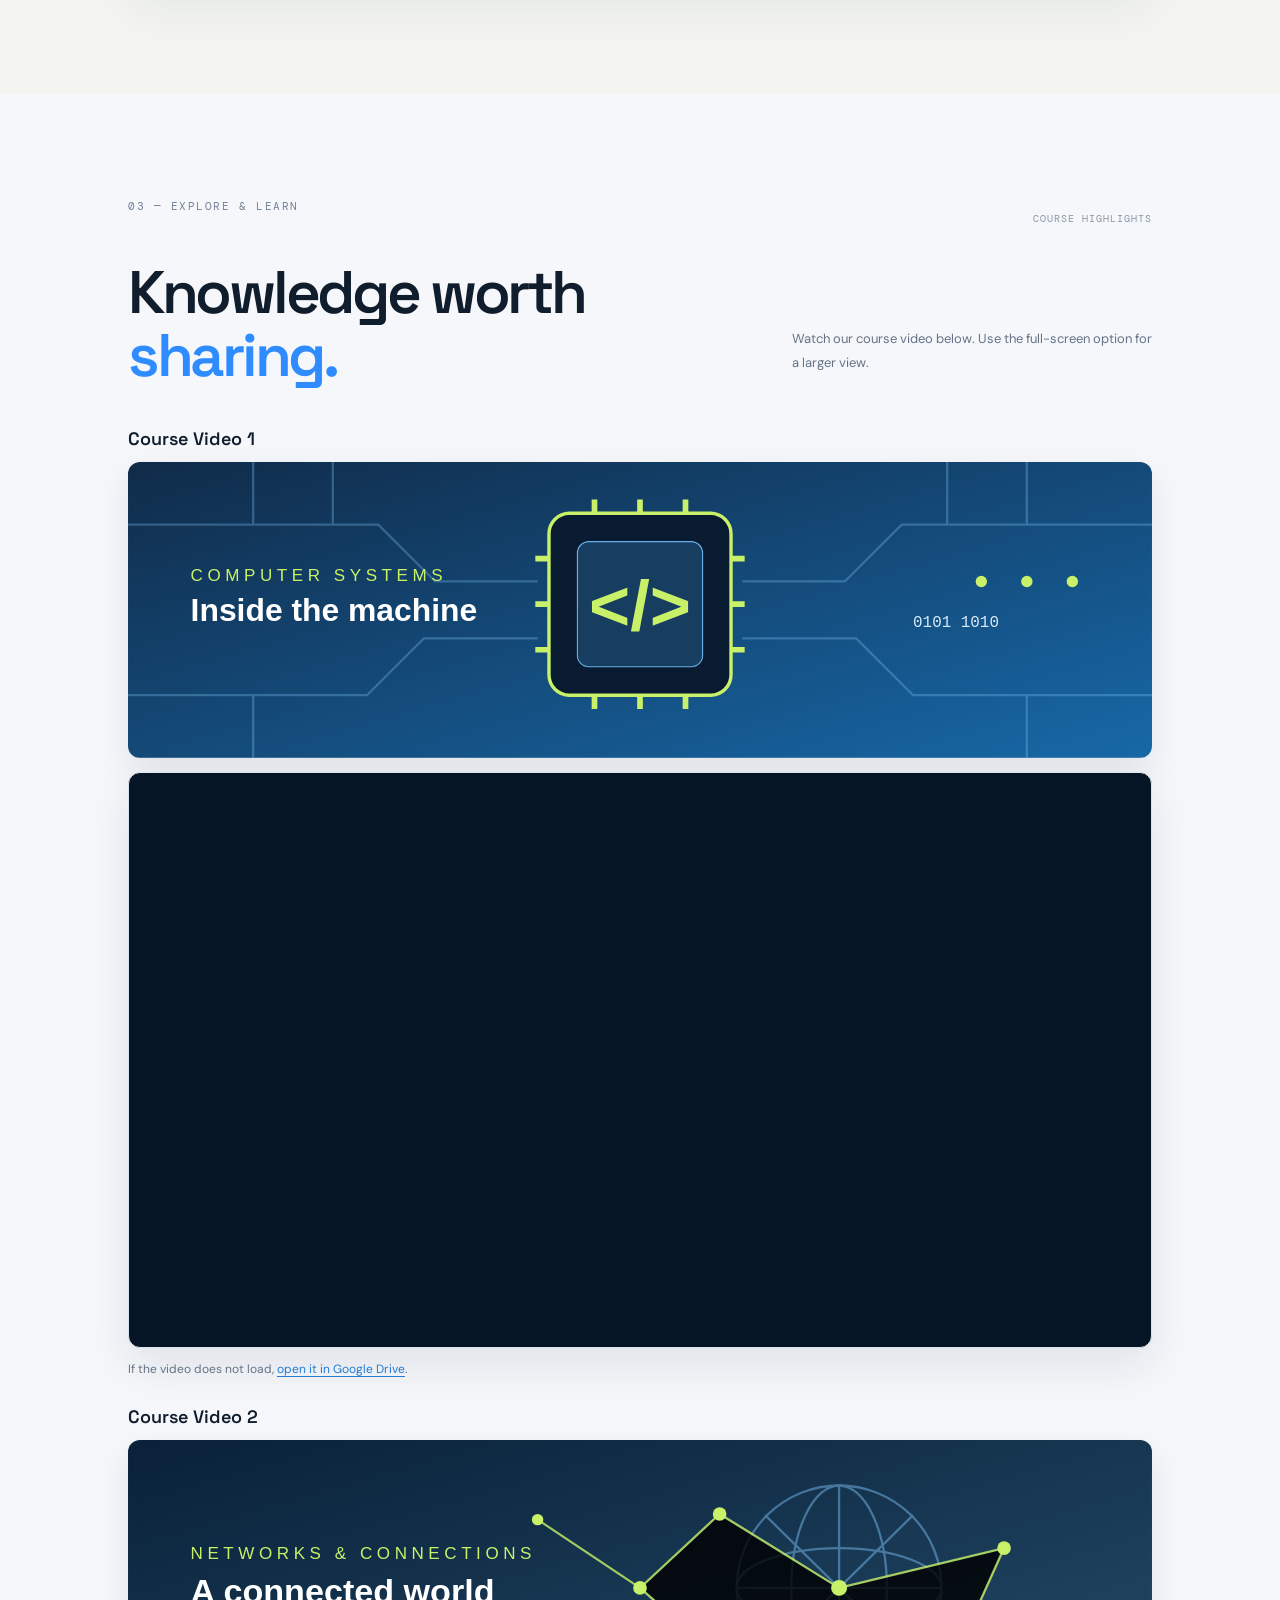
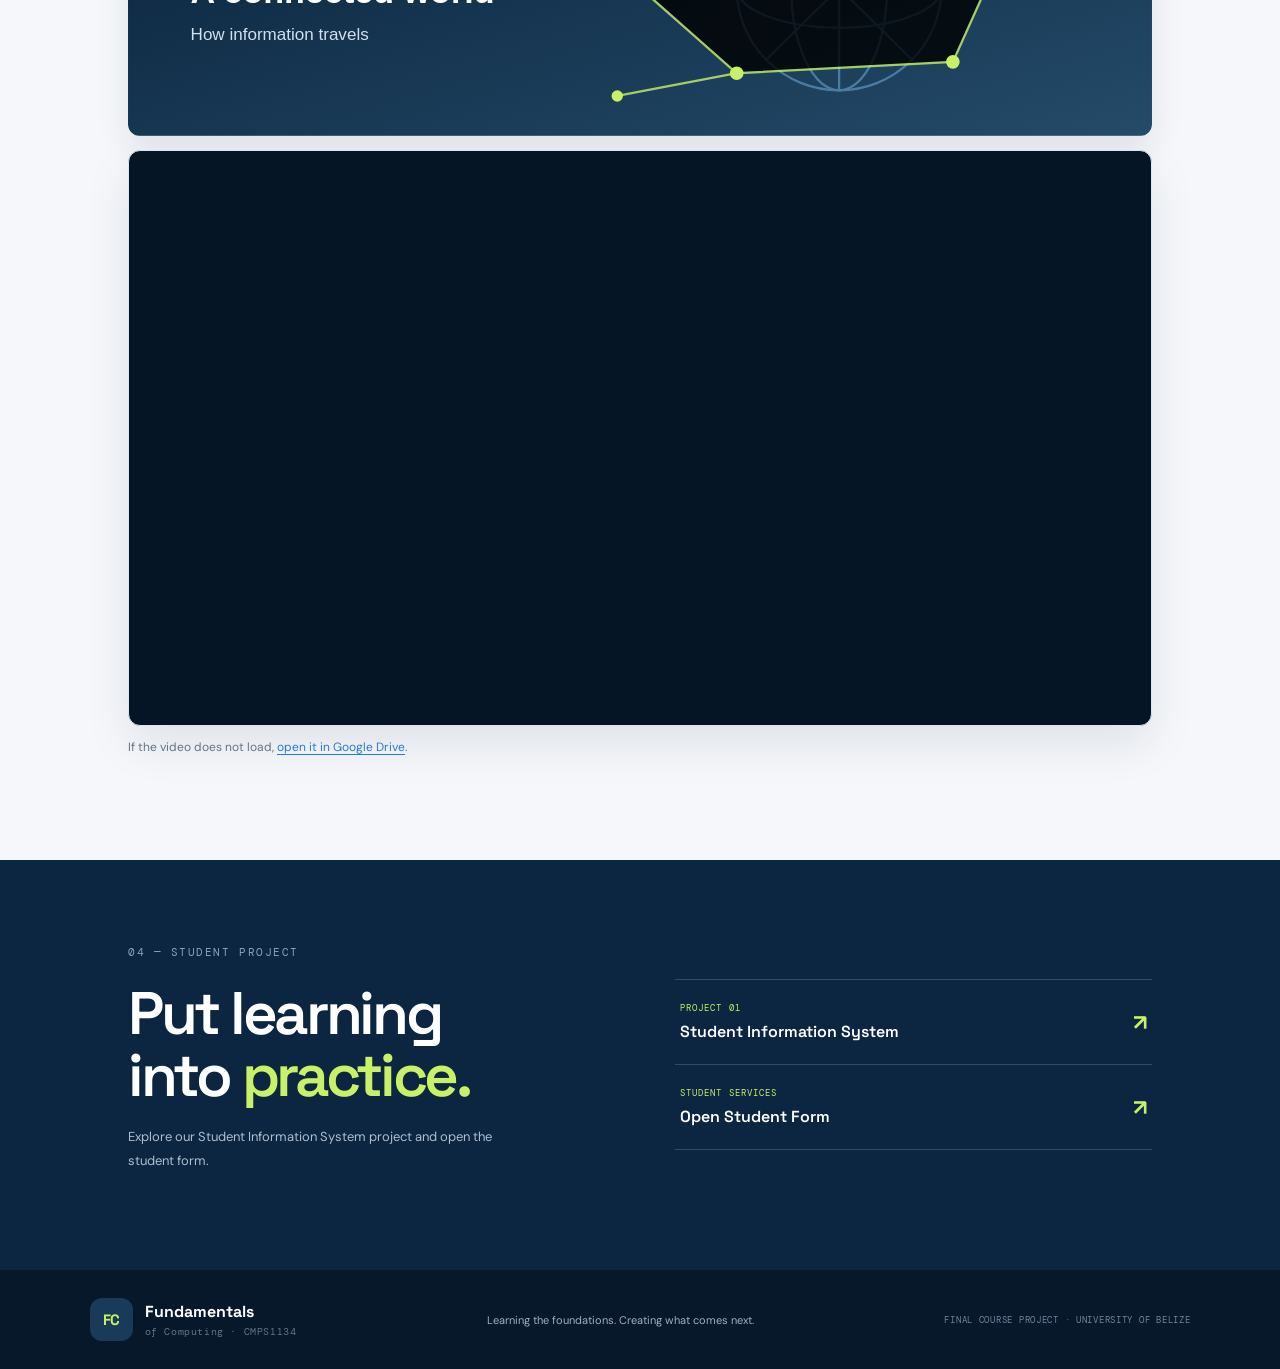
==== commit 833df93f: "Update Dillon Noralez profile photo" ====
--- a/index.html
+++ b/index.html
@@ -98,7 +98,7 @@
     </div>
     <div class="dillon-profile-card">
       <div class="dillon-photo-wrap">
-        <img class="dillon-photo" src="images/malique-jones.jpg" alt="Portrait of Dillon Noralez">
+        <img class="dillon-photo" src="https://scontent.ftza1-1.fna.fbcdn.net/v/t1.15752-9/914383790_976502695256248_5650950513413272836_n.png?_nc_cat=108&_nc_map=urlgen_bucketless&ccb=1-7&_nc_sid=fc17b8&_nc_ohc=6XOU2U3IRNkQ7kNvwFn-4fN&_nc_oc=AdqfKCqAq5u-RE7M9QQ_xTbNSzPwSWfa7yJpBCshRikpmC-dn36DBcQQwBPD3A_brpY&_nc_ad=z-m&_nc_cid=0&_nc_zt=23&_nc_ht=scontent.ftza1-1.fna&_nc_ss=7a22e&oh=03_Q7cD6wGf4wYtSgkN7A5p8w6Bl2ZhDAoJqOVlN0slW8hefEIFhw&oe=6B2547F7" alt="Portrait of Dillon Noralez">
         <span class="dillon-photo-caption">UNIVERSITY OF BELIZE</span>
       </div>
       <div class="dillon-copy">
--- a/style.css
+++ b/style.css
@@ -30,3 +30,5 @@
 .malique-avatar span{font:700 clamp(76px,10vw,112px)/1 'Space Grotesk';letter-spacing:-.08em}
 .malique-avatar small{margin-top:24px;color:#d5e5f4;font:9px 'DM Mono';letter-spacing:.13em}
 @media(max-width:700px){.dillon-profile-card{grid-template-columns:1fr;gap:22px;padding:16px}.dillon-photo-wrap,.dillon-photo,.malique-avatar{min-height:240px}.dillon-copy h2{font-size:36px}}
+
+.malique-avatar{position:relative;overflow:hidden}.malique-photo{display:block;width:100%;height:280px;object-fit:cover;object-position:center;border-radius:10px}.malique-avatar small{position:absolute;left:14px;bottom:14px;margin:0;padding:8px 10px;border-radius:4px;background:#07182bdc;color:#fff;font:9px 'DM Mono';letter-spacing:.1em}
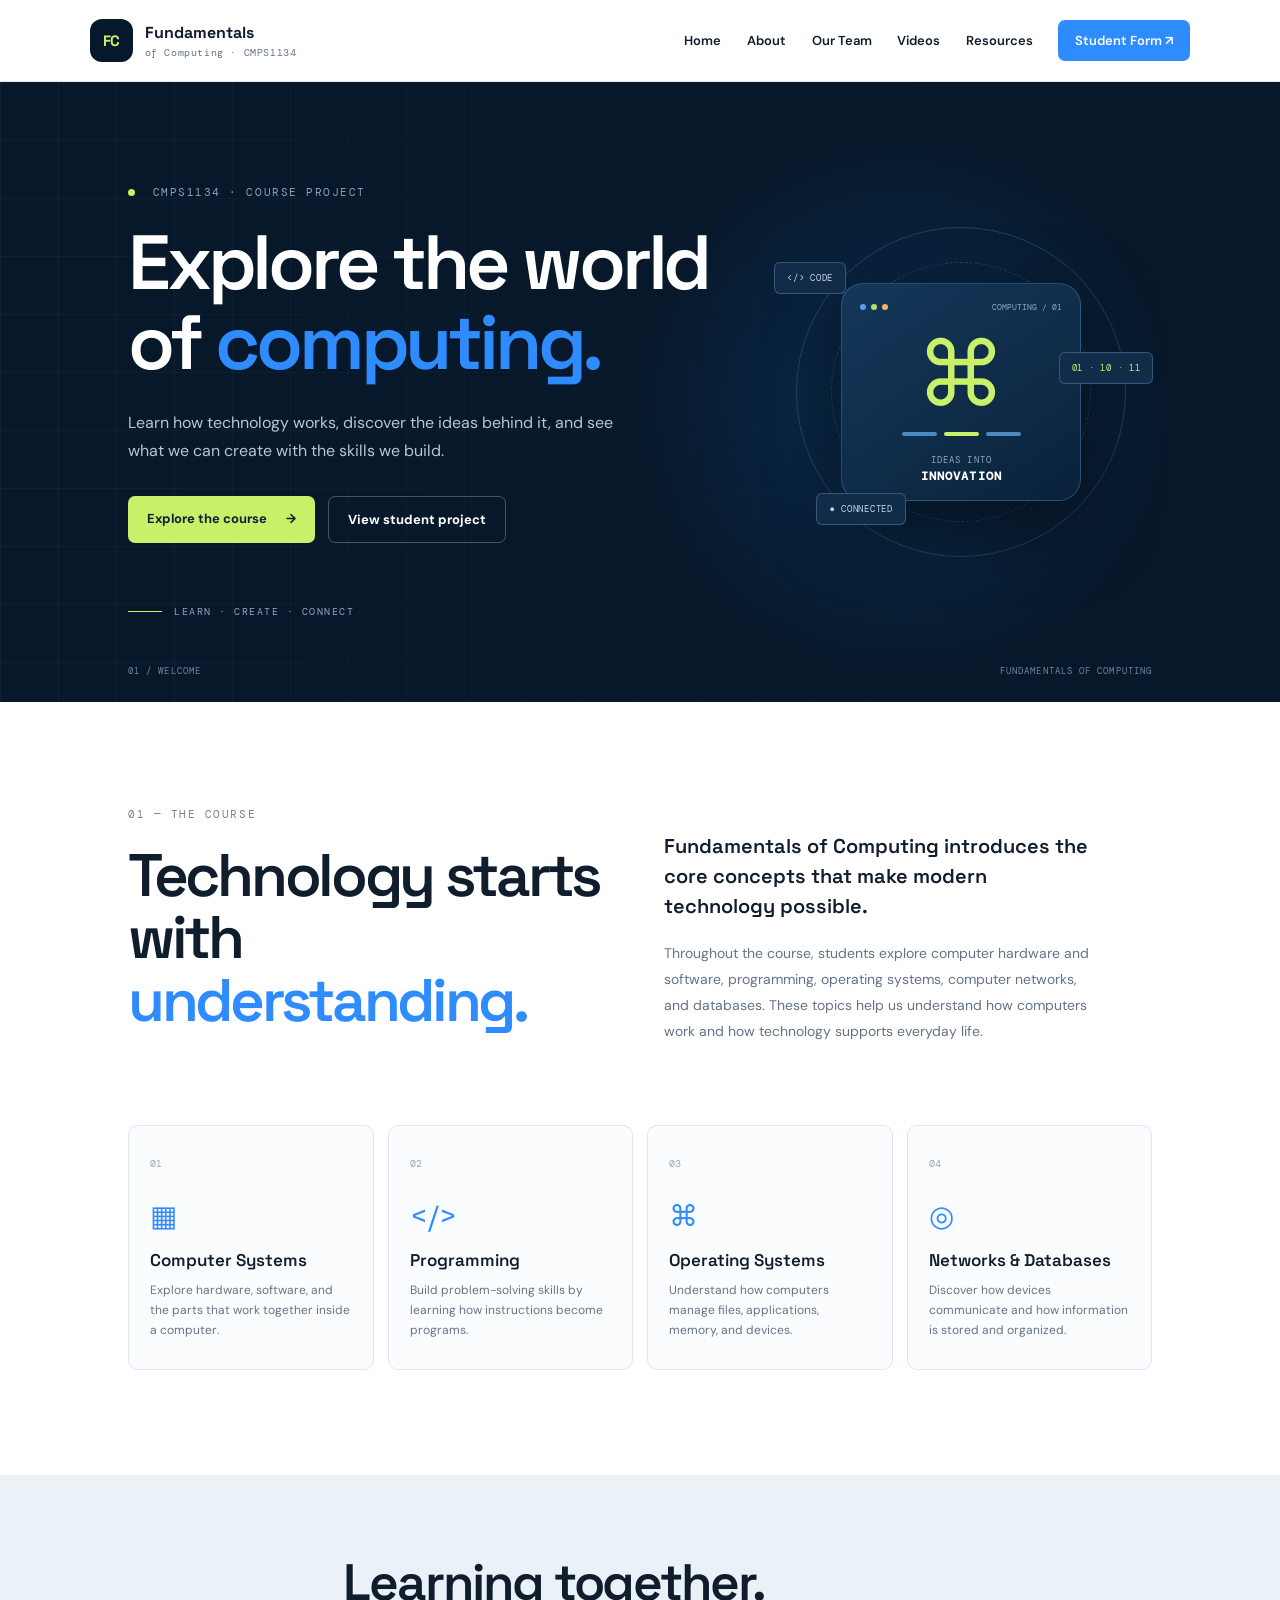
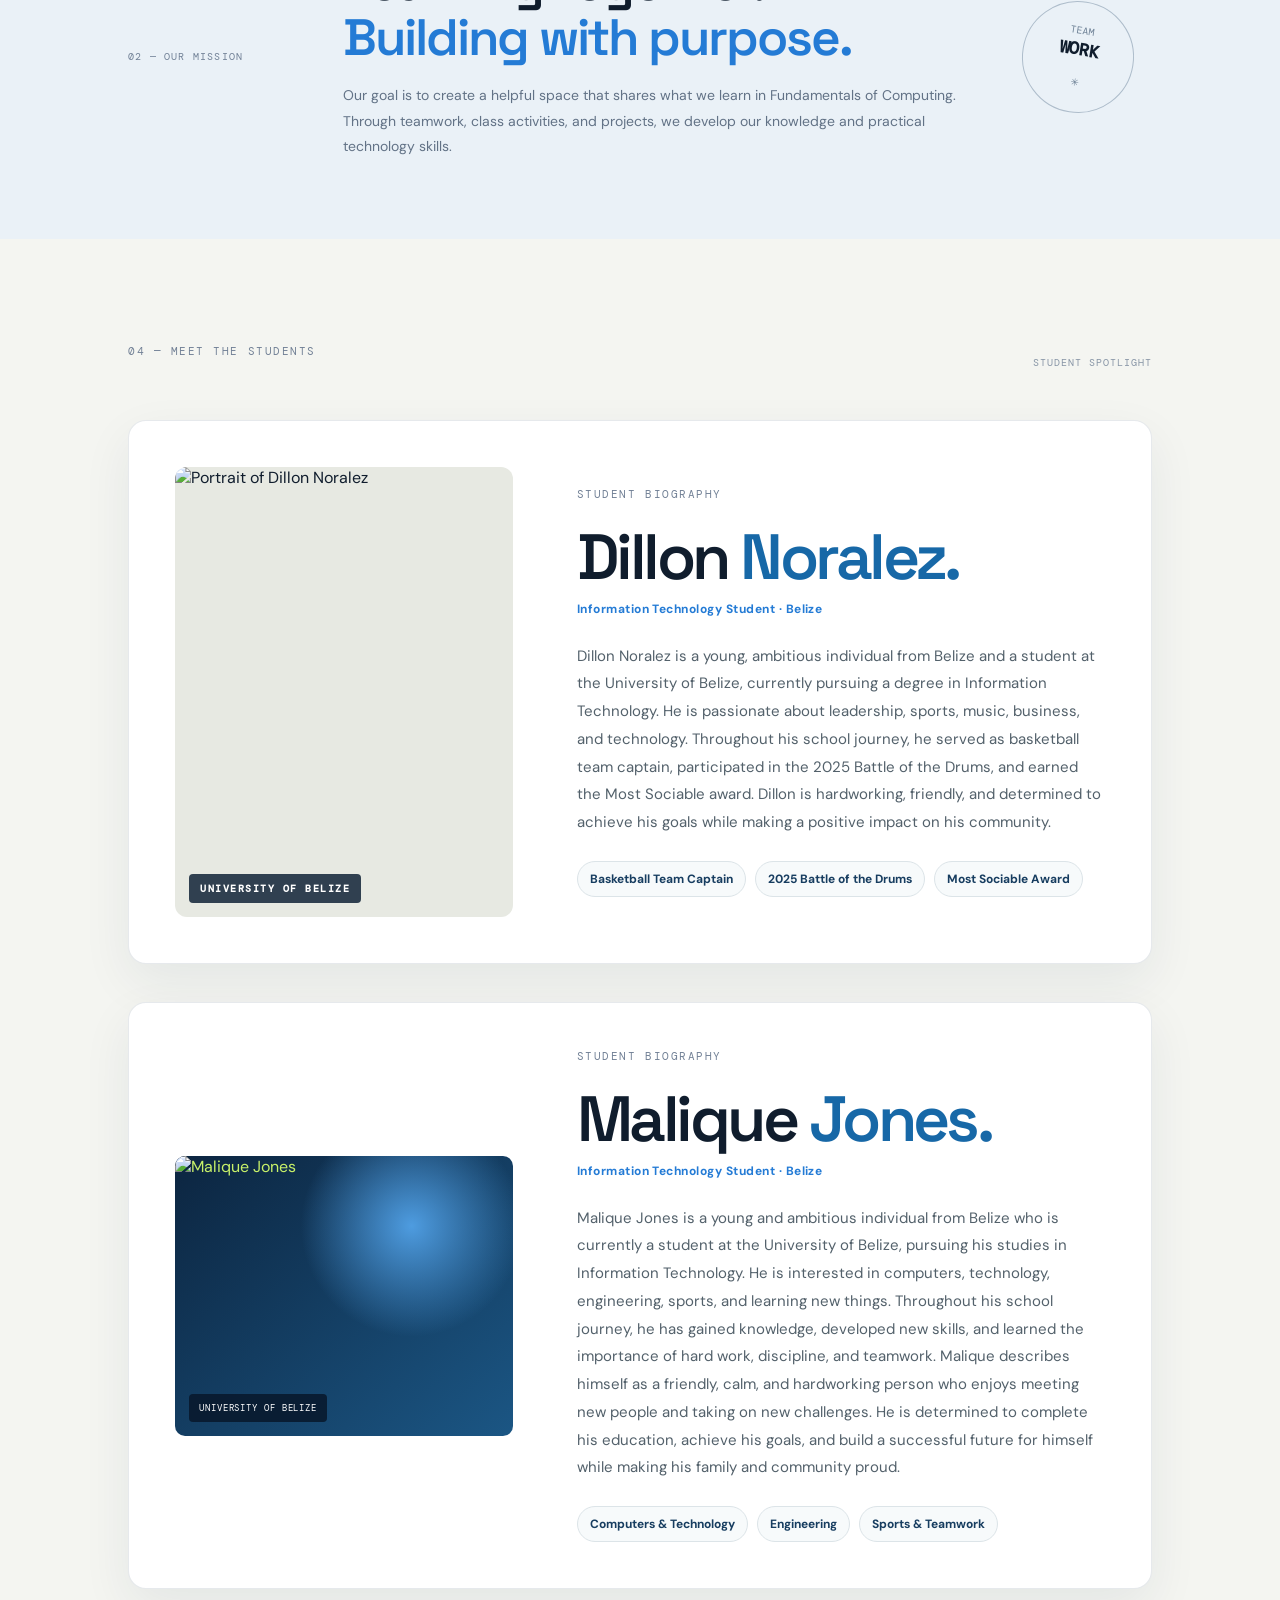
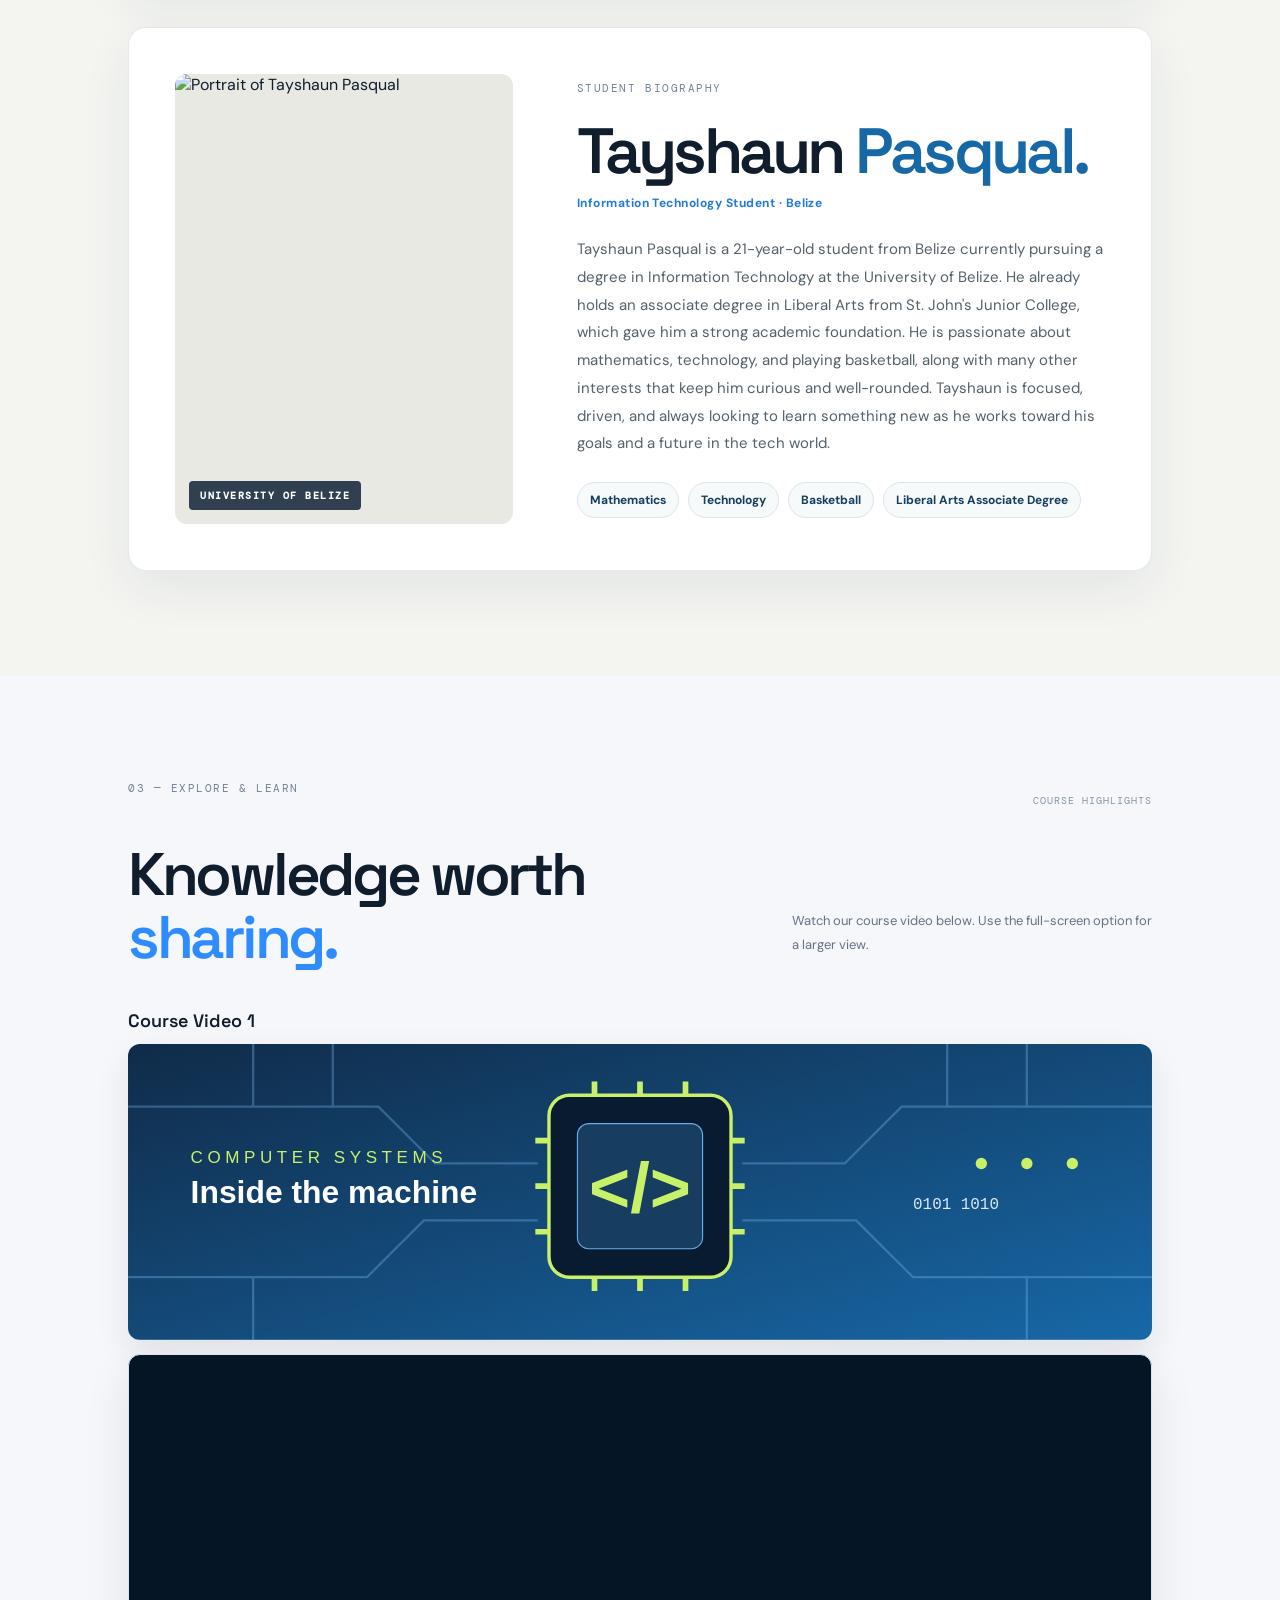
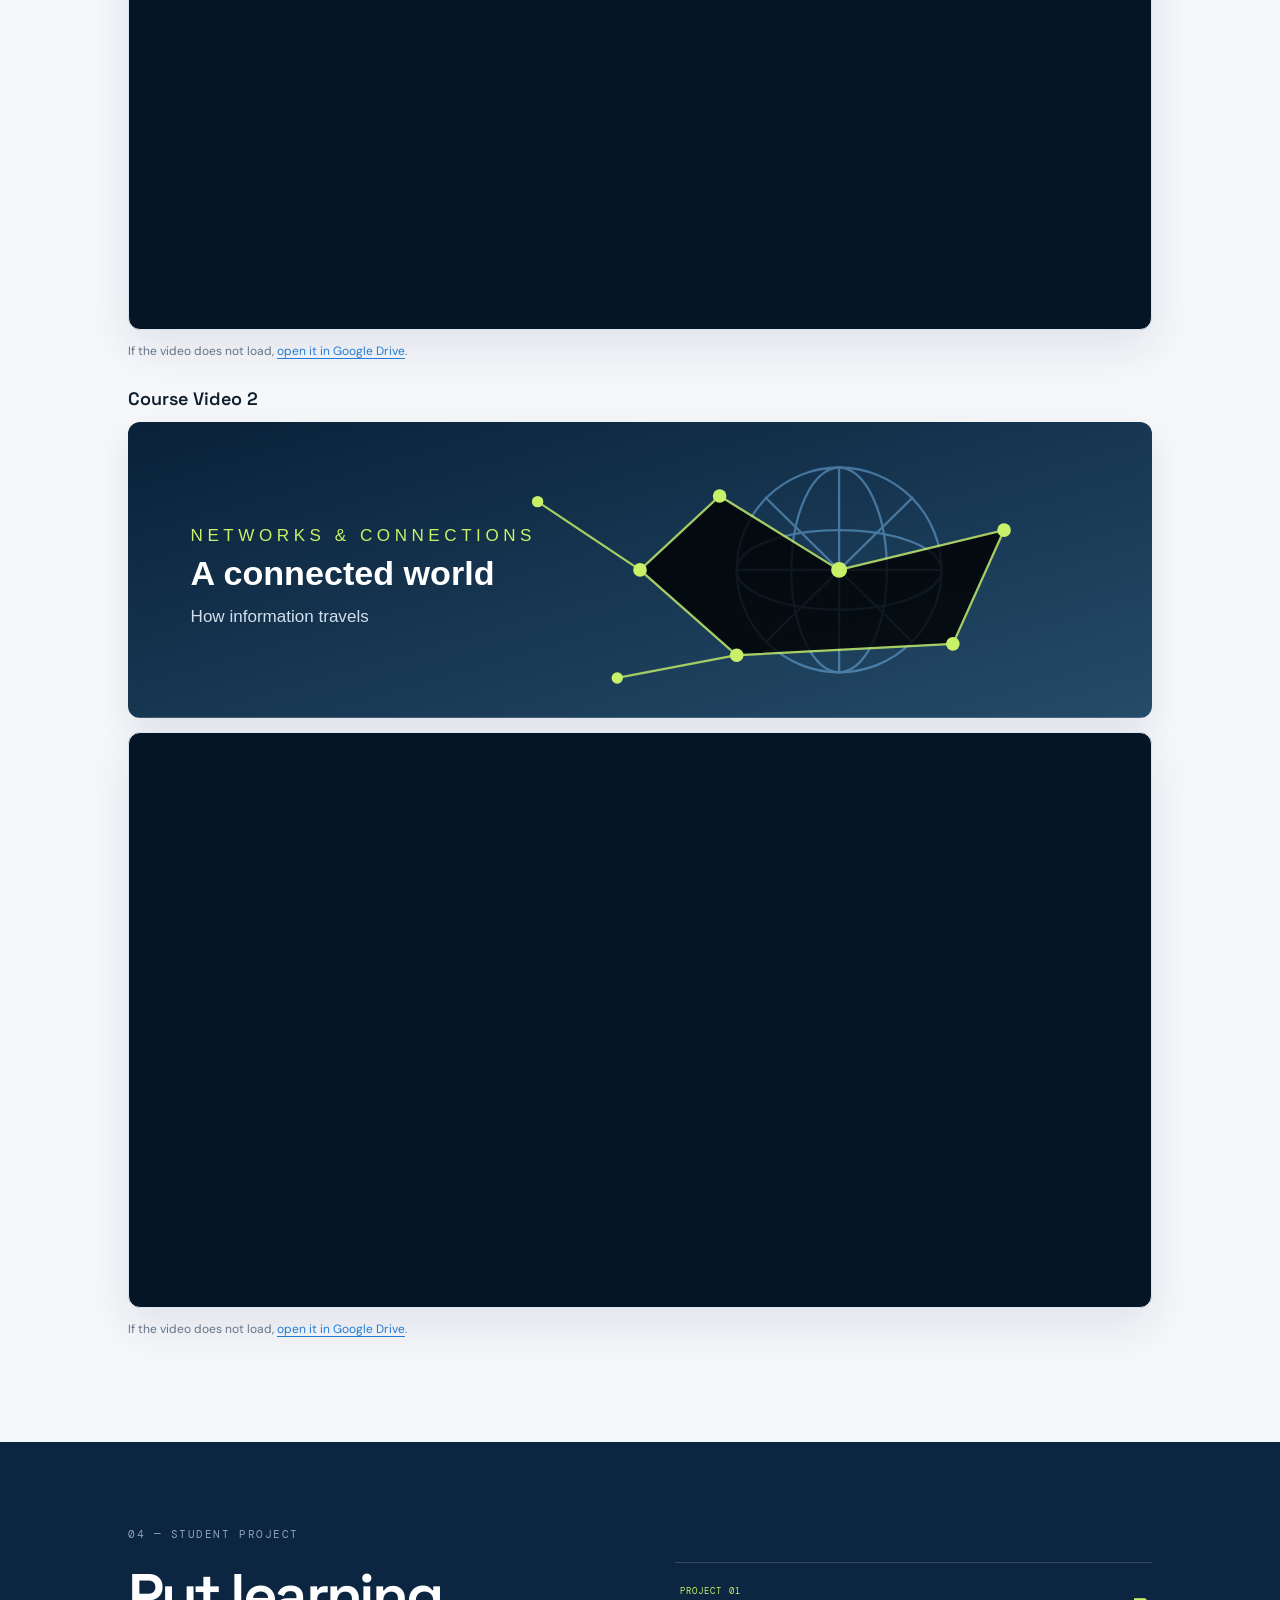
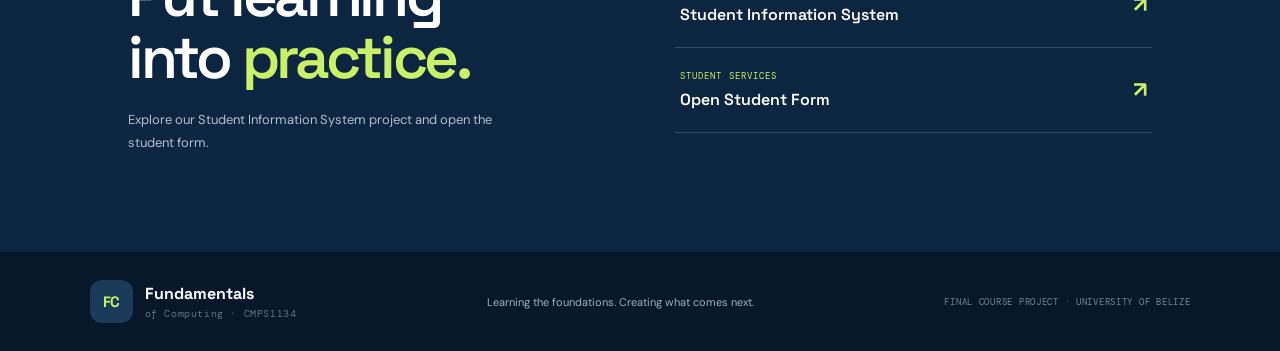
==== commit 5e23a74d: "Add Tayshaun Pasqual student profile" ====
--- a/index.html
+++ b/index.html
@@ -130,6 +130,24 @@
         </div>
       </div>
     </article>
+    <article class="dillon-profile-card" id="tayshaun-pasqual" aria-labelledby="tayshaun-heading">
+      <div class="dillon-photo-wrap">
+        <img class="dillon-photo" src="https://scontent.fbze1-2.fna.fbcdn.net/v/t1.15752-9/915326619_1086014731132783_253684298525346827_n.jpg?stp=dst-jpg_s960x960_tt6&_nc_cat=108&_nc_map=urlgen_bucketless&ccb=1-7&_nc_sid=9f807c&_nc_ohc=GrxR4ck7OgoQ7kNvwG1igbZ&_nc_oc=AdoGhV854HhRJPNfceWORwLdhhskucU7qrnf2nR7f9iyz9d0_XGPh-LmbpLaB9nIX6I&_nc_ad=z-m&_nc_cid=0&_nc_zt=23&_nc_ht=scontent.fbze1-2.fna&_nc_ss=7a22e&oh=03_Q7cD6wHV85KpafoP2fTpbceg5eDg-QRR6tcK_c2I5GwRQFE8UA&oe=6B2559FE" alt="Portrait of Tayshaun Pasqual">
+        <span class="dillon-photo-caption">UNIVERSITY OF BELIZE</span>
+      </div>
+      <div class="dillon-copy">
+        <p class="eyebrow dark-eyebrow">STUDENT BIOGRAPHY</p>
+        <h2 id="tayshaun-heading">Tayshaun <span>Pasqual.</span></h2>
+        <p class="dillon-role">Information Technology Student · Belize</p>
+        <p>Tayshaun Pasqual is a 21-year-old student from Belize currently pursuing a degree in Information Technology at the University of Belize. He already holds an associate degree in Liberal Arts from St. John's Junior College, which gave him a strong academic foundation. He is passionate about mathematics, technology, and playing basketball, along with many other interests that keep him curious and well-rounded. Tayshaun is focused, driven, and always looking to learn something new as he works toward his goals and a future in the tech world.</p>
+        <div class="dillon-highlights" aria-label="Tayshaun's interests">
+          <span>Mathematics</span>
+          <span>Technology</span>
+          <span>Basketball</span>
+          <span>Liberal Arts Associate Degree</span>
+        </div>
+      </div>
+    </article>
   </section>
 
     <section class="section showcase-section" id="videos">
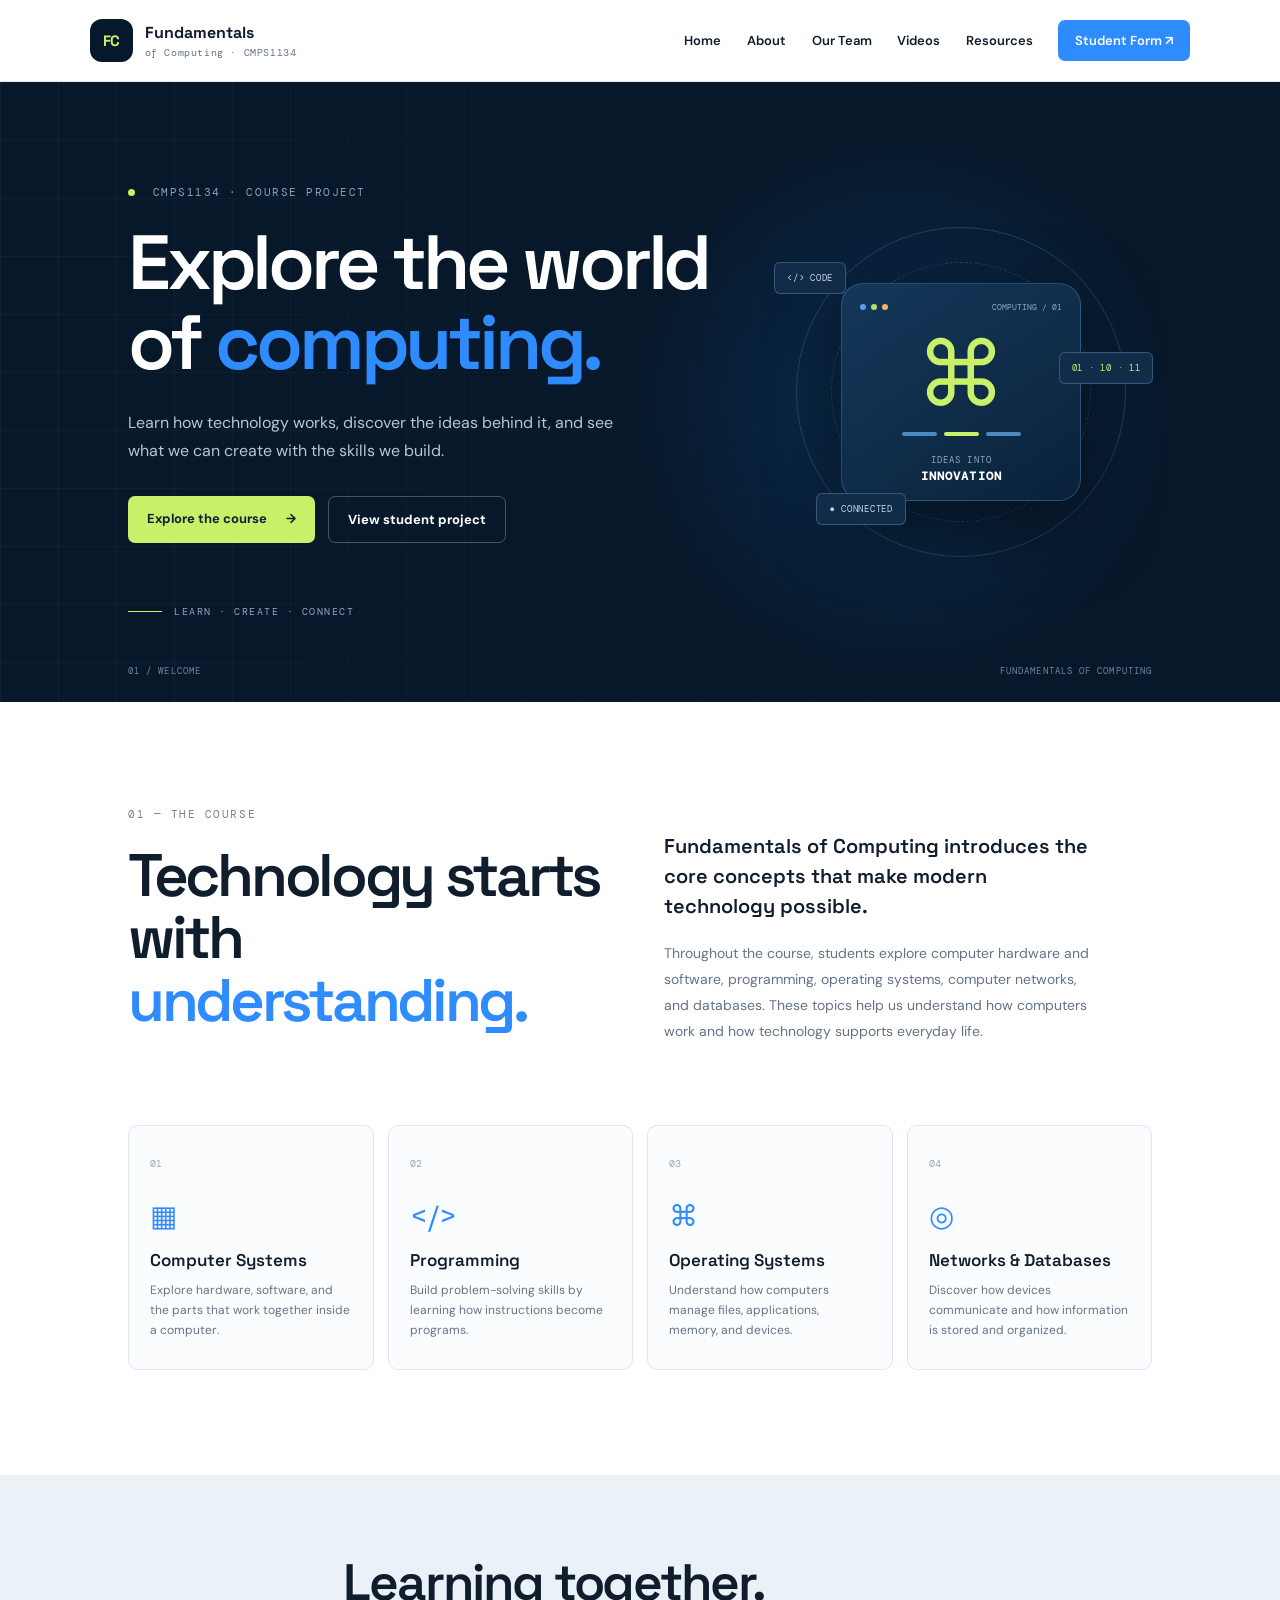
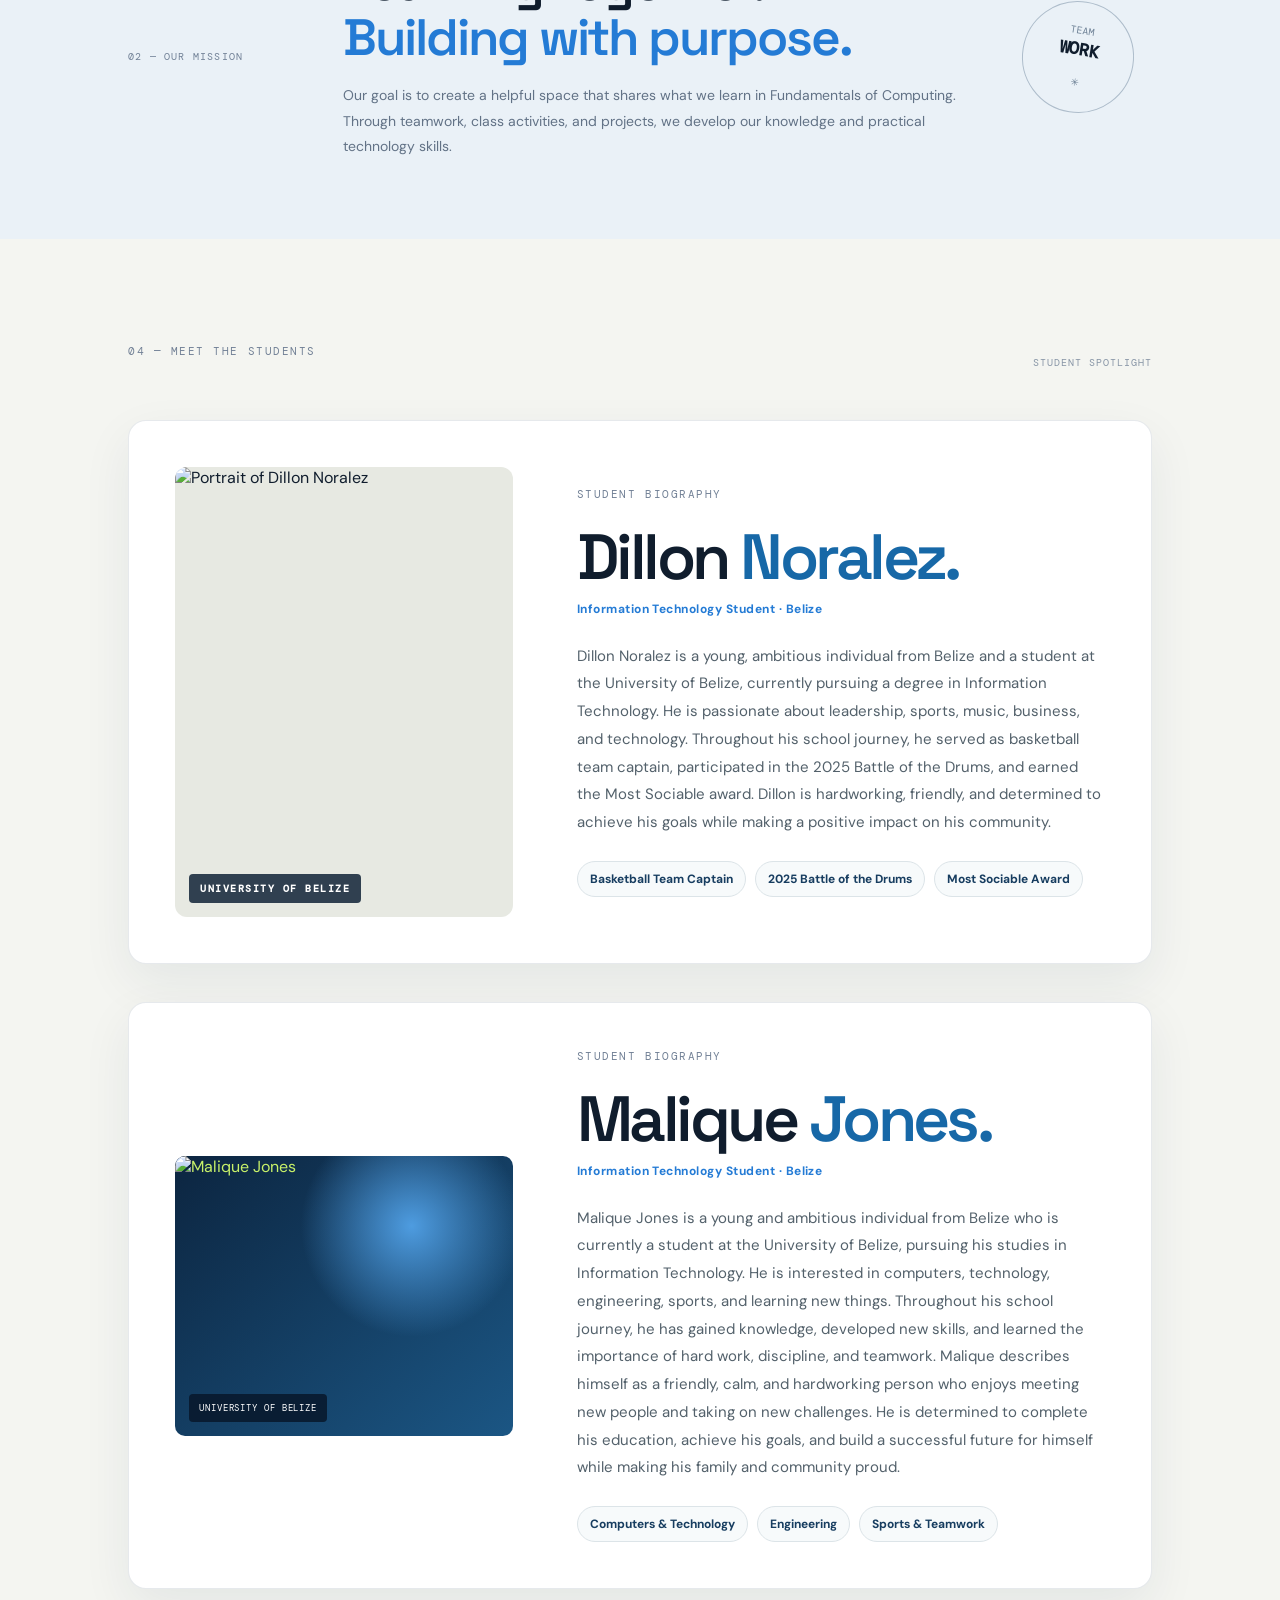
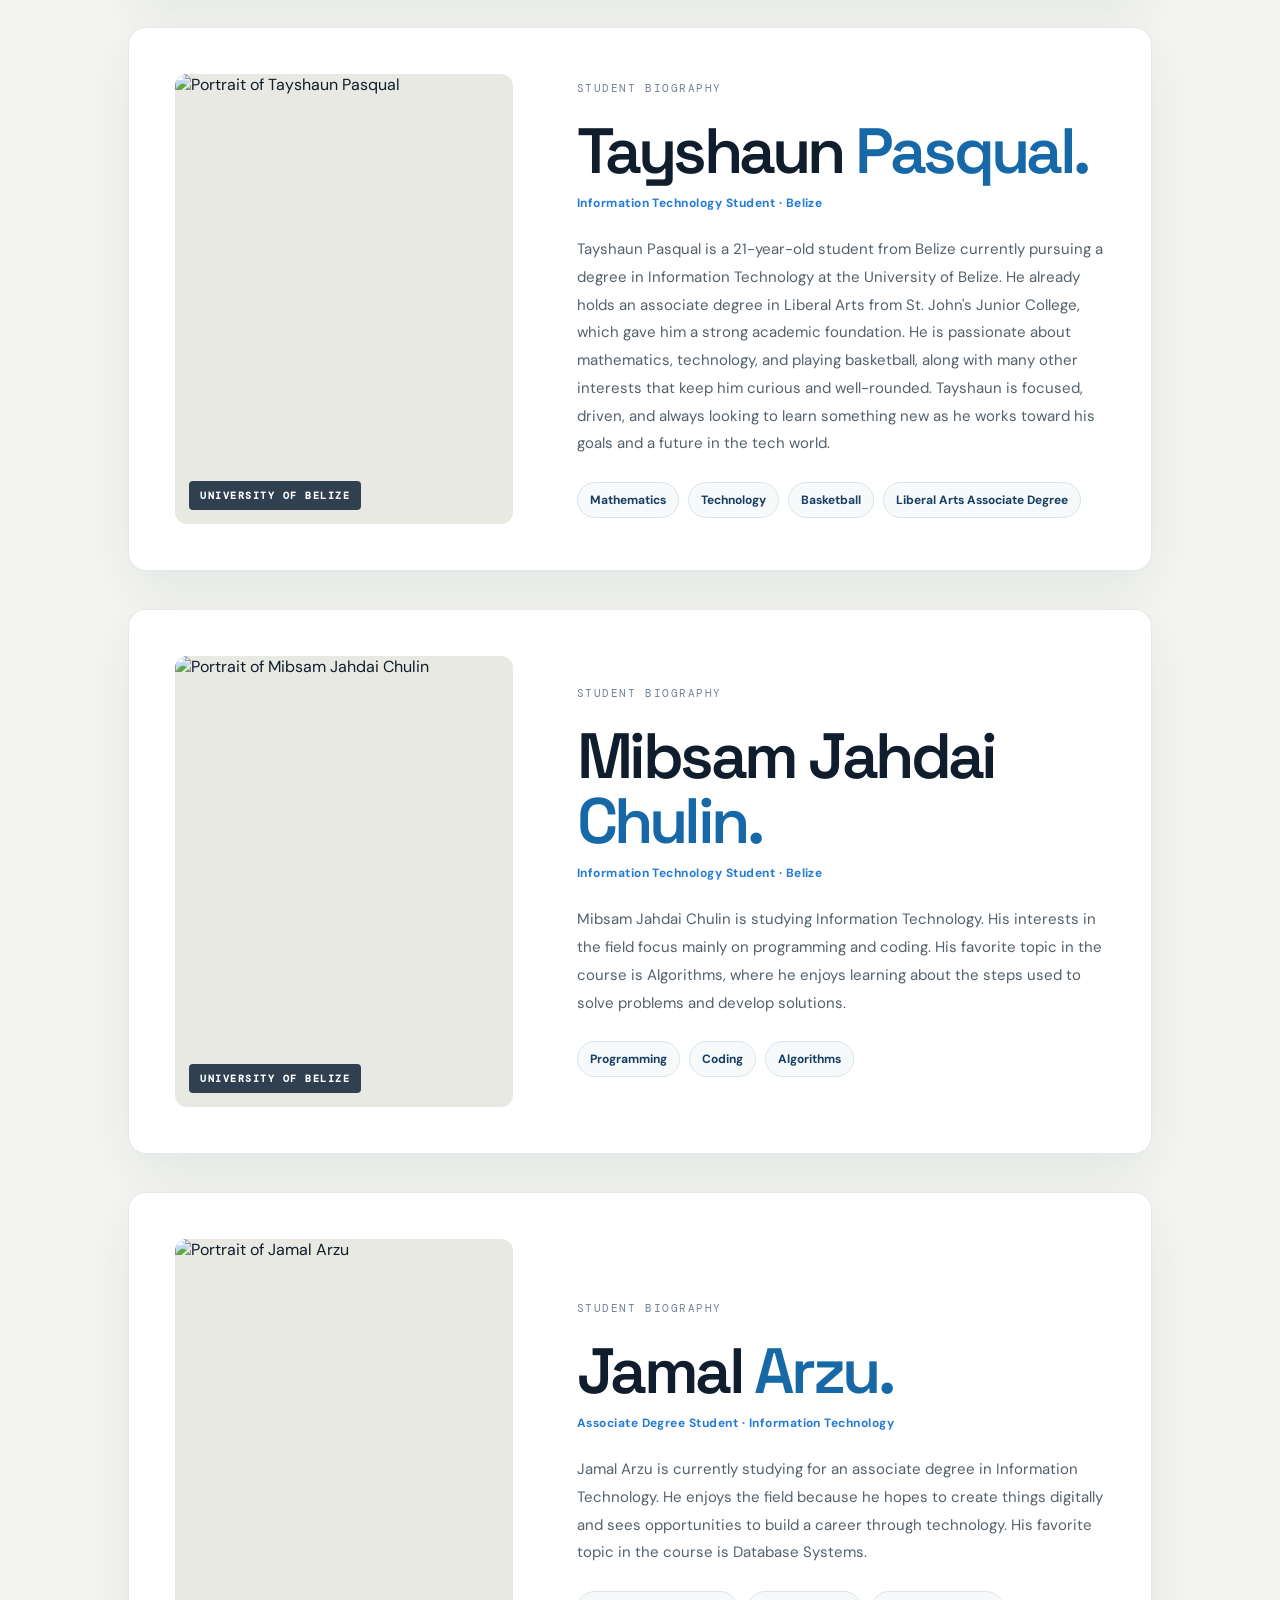
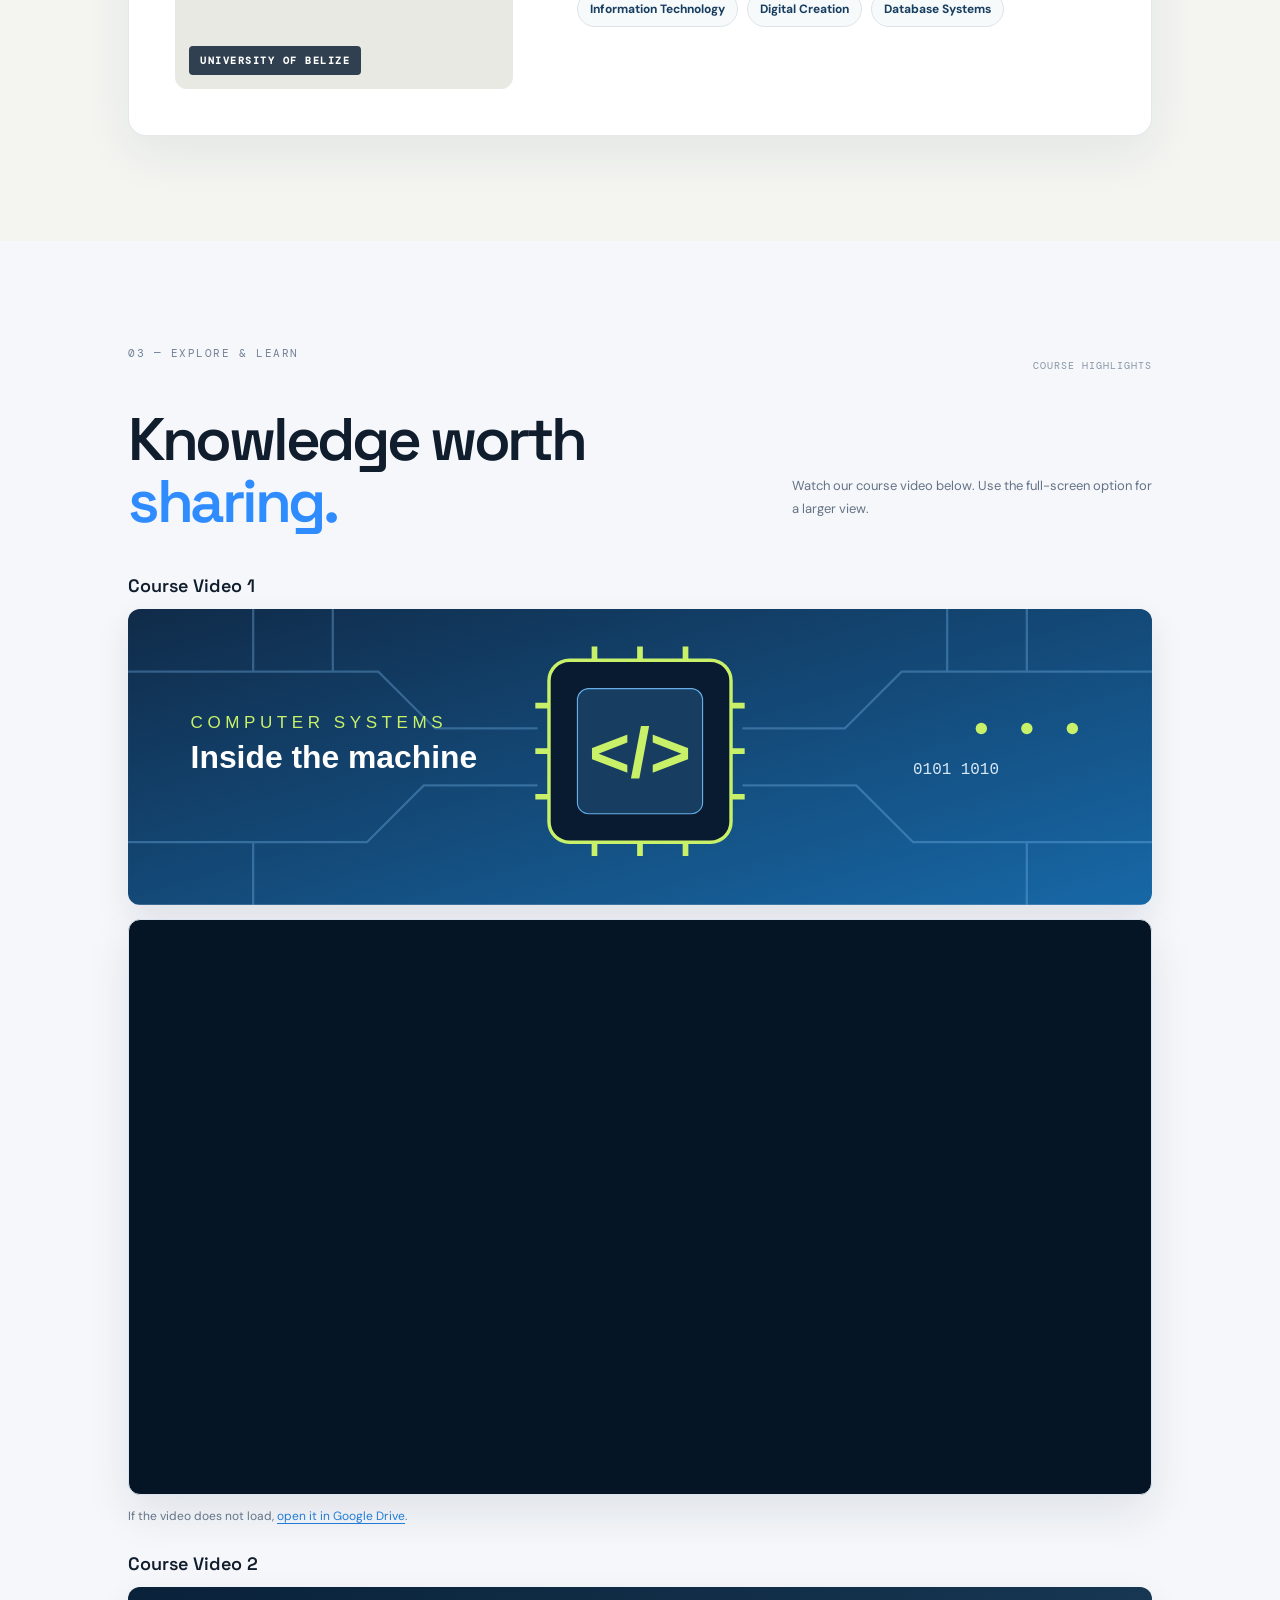
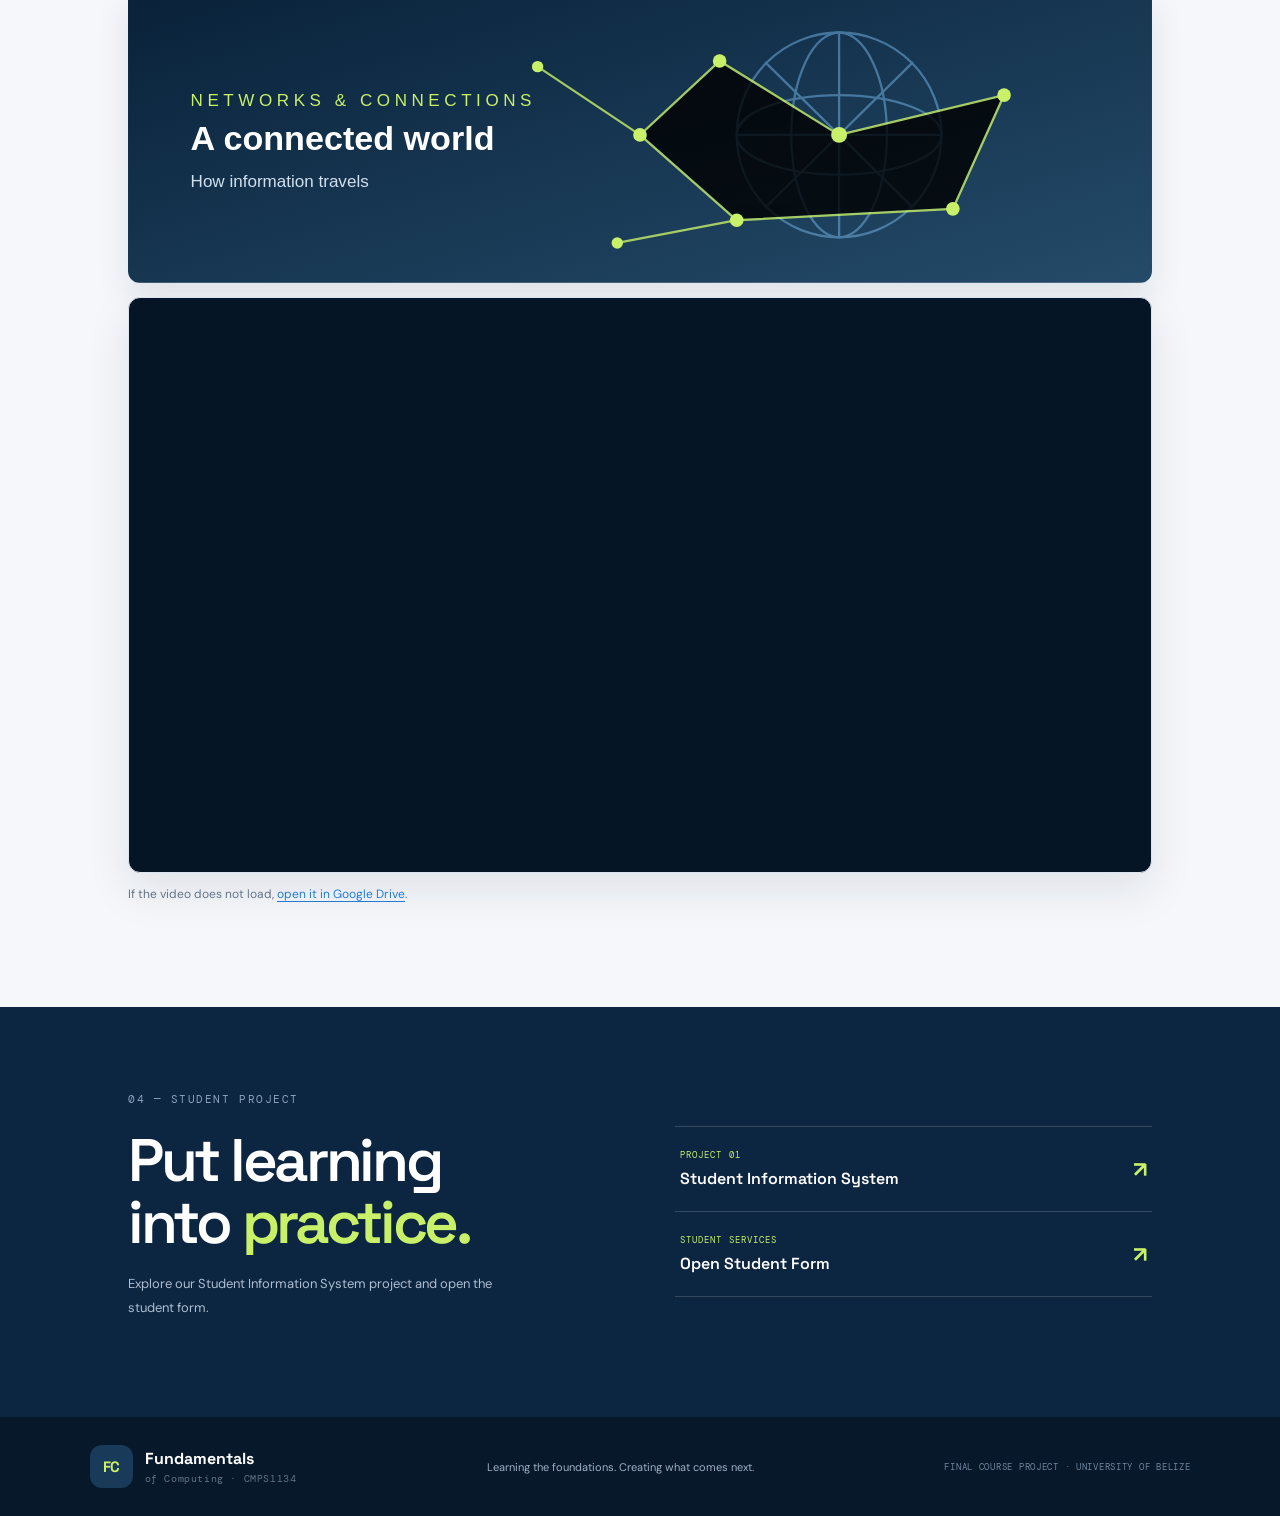
==== commit 31046f06: "Add Mibsam Chulin and Jamal Arzu student profiles" ====
--- a/index.html
+++ b/index.html
@@ -148,6 +148,41 @@
         </div>
       </div>
     </article>
+
+    <article class="dillon-profile-card" id="mibsam-jahdai-chulin" aria-labelledby="mibsam-heading">
+      <div class="dillon-photo-wrap">
+        <img class="dillon-photo" src="https://scontent.fbze1-2.fna.fbcdn.net/v/t1.15752-9/917864211_1508544627769982_8503487296886382817_n.jpg?stp=dst-jpg_s960x960_tt6&_nc_cat=111&_nc_map=urlgen_bucketless&ccb=1-7&_nc_sid=9f807c&_nc_ohc=S8veMg400f8Q7kNvwH8sroY&_nc_oc=AdpmbI9Va3-xI14b9vdHmrdOLPpmzg51rWhgeb-xDEzB6zUVsIbsYM_5w2tPxoJAvJA&_nc_ad=z-m&_nc_cid=0&_nc_zt=23&_nc_ht=scontent.fbze1-2.fna&_nc_ss=7a22e&oh=03_Q7cD6wG_fHmVN190uI_duvDJIz5T6bKt0ptvw2BuhX_VnIyVLw&oe=6B256A32" alt="Portrait of Mibsam Jahdai Chulin">
+        <span class="dillon-photo-caption">UNIVERSITY OF BELIZE</span>
+      </div>
+      <div class="dillon-copy">
+        <p class="eyebrow dark-eyebrow">STUDENT BIOGRAPHY</p>
+        <h2 id="mibsam-heading">Mibsam Jahdai <span>Chulin.</span></h2>
+        <p class="dillon-role">Information Technology Student · Belize</p>
+        <p>Mibsam Jahdai Chulin is studying Information Technology. His interests in the field focus mainly on programming and coding. His favorite topic in the course is Algorithms, where he enjoys learning about the steps used to solve problems and develop solutions.</p>
+        <div class="dillon-highlights" aria-label="Mibsam's interests">
+          <span>Programming</span>
+          <span>Coding</span>
+          <span>Algorithms</span>
+        </div>
+      </div>
+    </article>
+    <article class="dillon-profile-card" id="jamal-arzu" aria-labelledby="jamal-heading">
+      <div class="dillon-photo-wrap">
+        <img class="dillon-photo" src="https://scontent.fbze1-2.fna.fbcdn.net/v/t1.15752-9/913587991_1164655282769001_4478854178272769839_n.jpg?_nc_cat=101&_nc_map=urlgen_bucketless&ccb=1-7&_nc_sid=9f807c&_nc_ohc=t2FrMSWMIkoQ7kNvwGcbZrR&_nc_oc=AdoUBIDAWRXNzQpGnVq9emlAb4Z7-4WUVXmzVULIpy79mJMs4ZTOTbaKDveIfYSkF50&_nc_ad=z-m&_nc_cid=0&_nc_zt=23&_nc_ht=scontent.fbze1-2.fna&_nc_ss=7a22e&oh=03_Q7cD6wFZhc__m0vaW0fcVPzC1HB9cIYmB96mgusEmjLjD6E58Q&oe=6B25804A" alt="Portrait of Jamal Arzu">
+        <span class="dillon-photo-caption">UNIVERSITY OF BELIZE</span>
+      </div>
+      <div class="dillon-copy">
+        <p class="eyebrow dark-eyebrow">STUDENT BIOGRAPHY</p>
+        <h2 id="jamal-heading">Jamal <span>Arzu.</span></h2>
+        <p class="dillon-role">Associate Degree Student · Information Technology</p>
+        <p>Jamal Arzu is currently studying for an associate degree in Information Technology. He enjoys the field because he hopes to create things digitally and sees opportunities to build a career through technology. His favorite topic in the course is Database Systems.</p>
+        <div class="dillon-highlights" aria-label="Jamal's interests">
+          <span>Information Technology</span>
+          <span>Digital Creation</span>
+          <span>Database Systems</span>
+        </div>
+      </div>
+    </article>
   </section>
 
     <section class="section showcase-section" id="videos">
